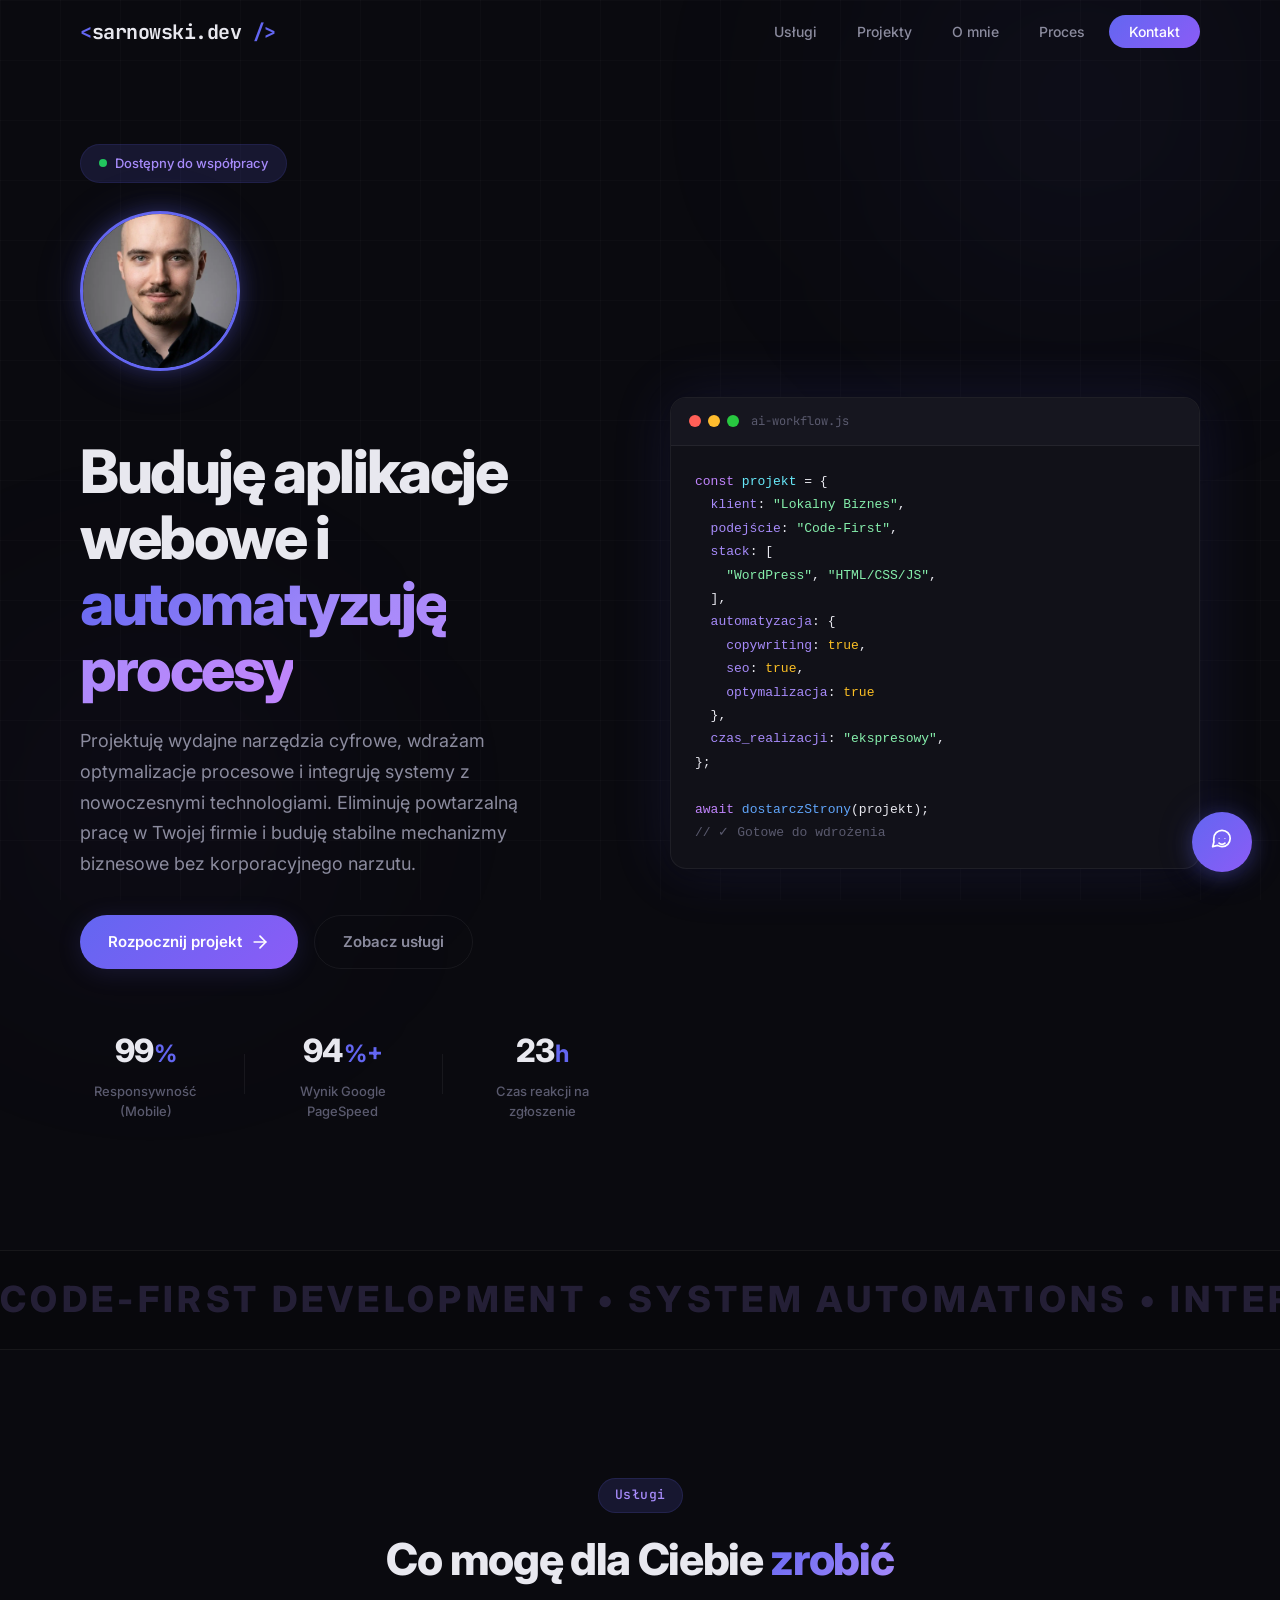
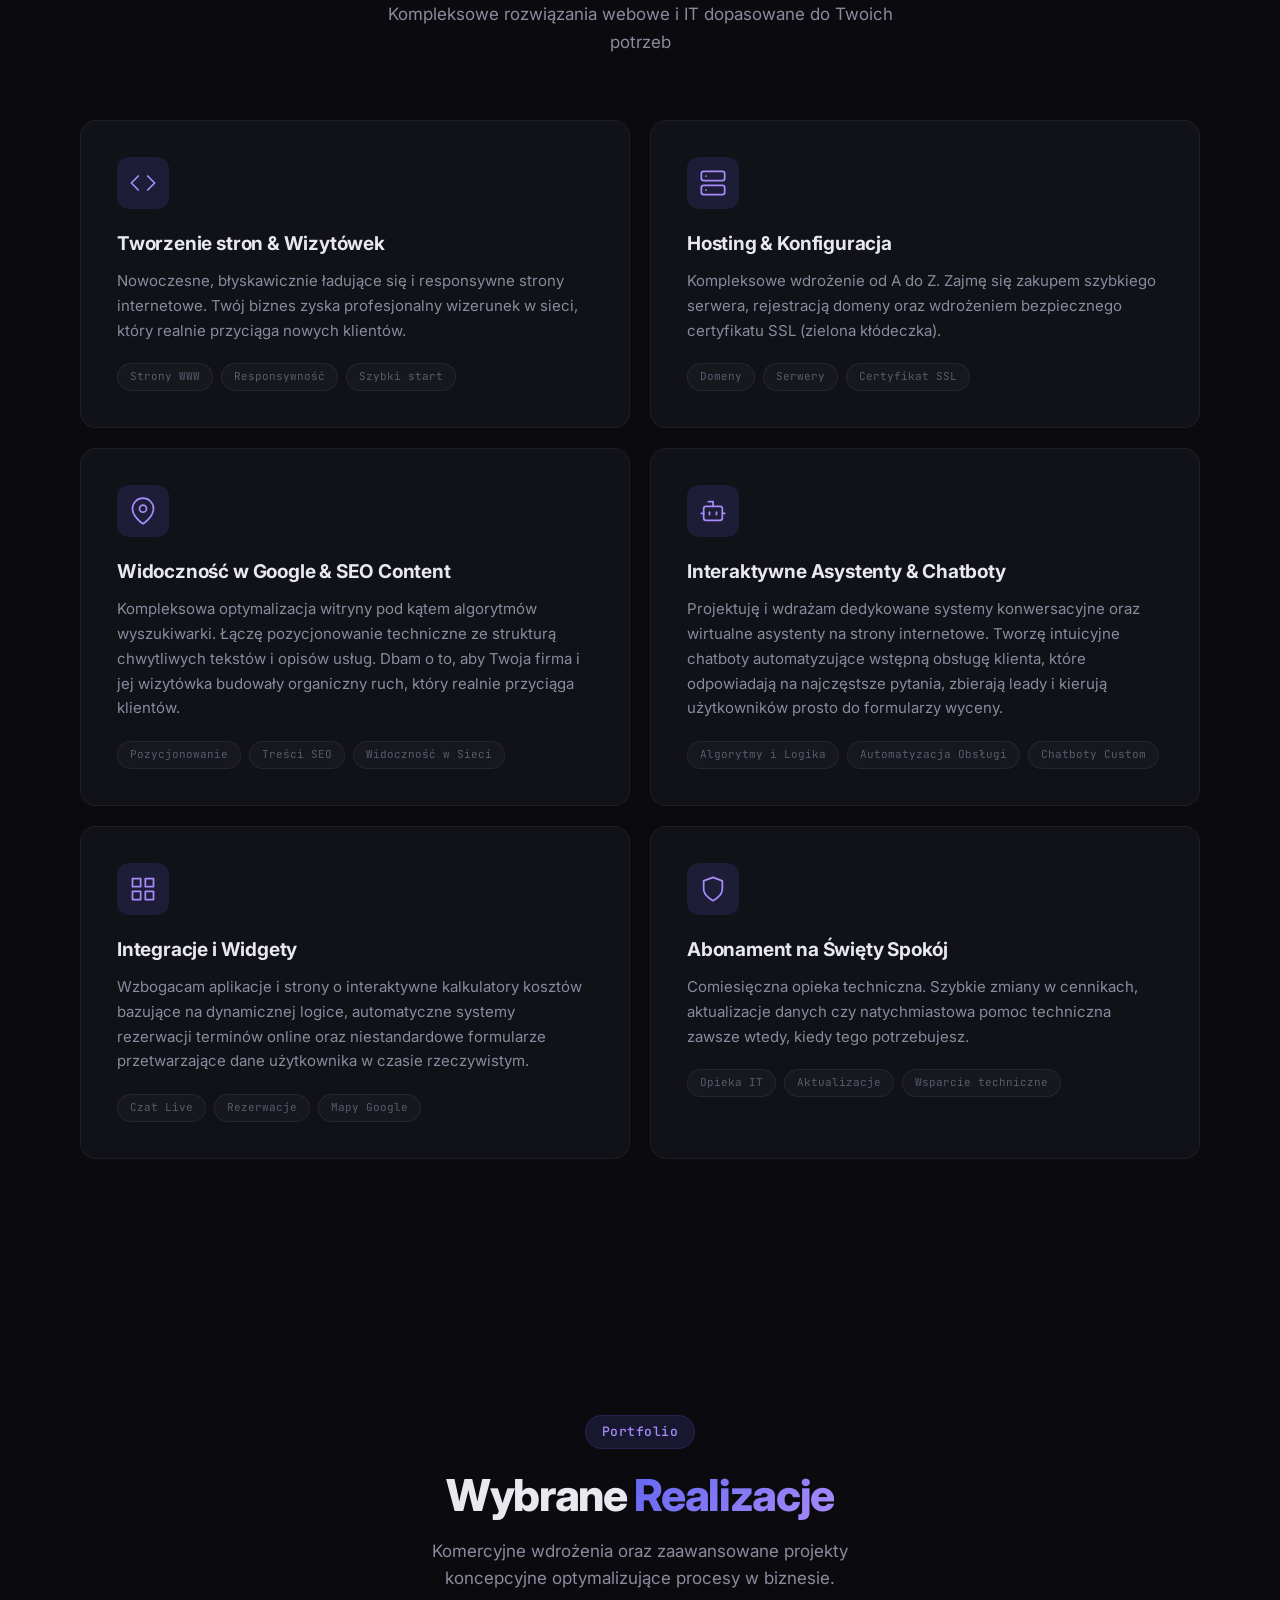
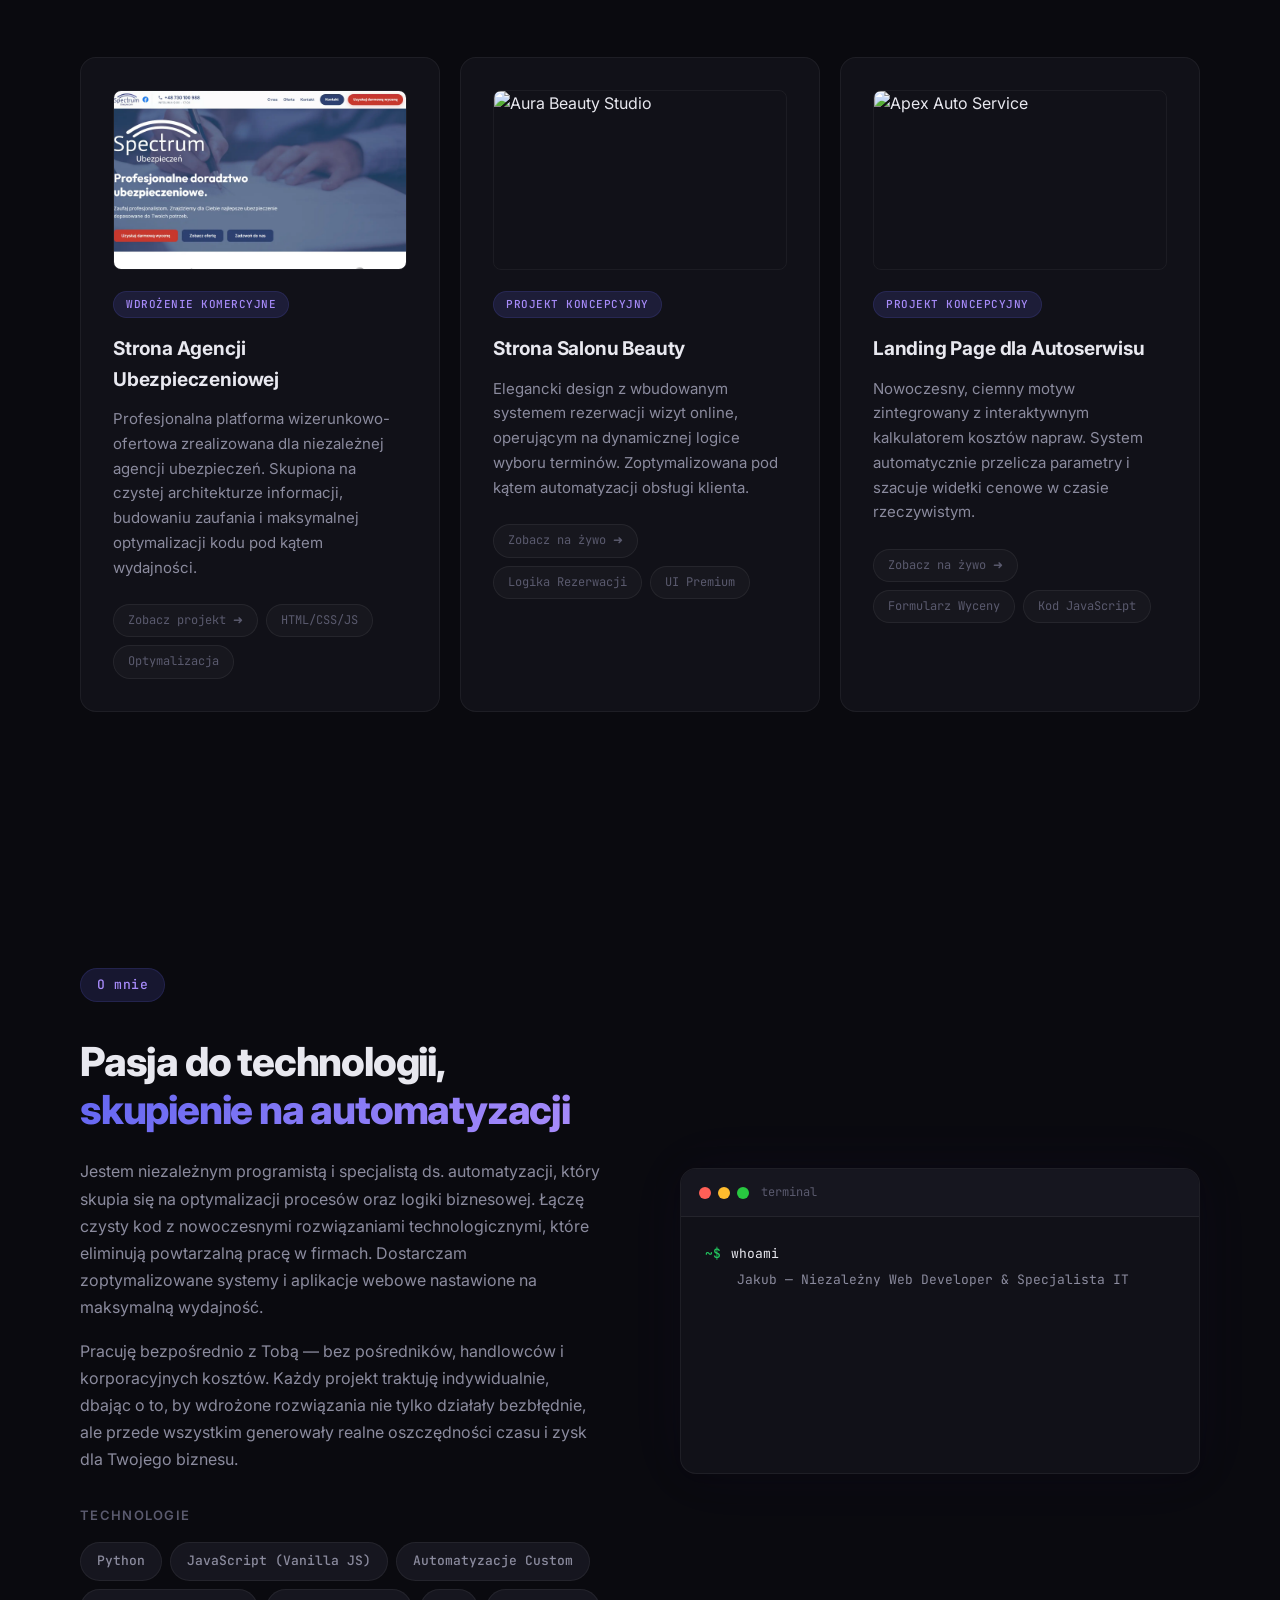
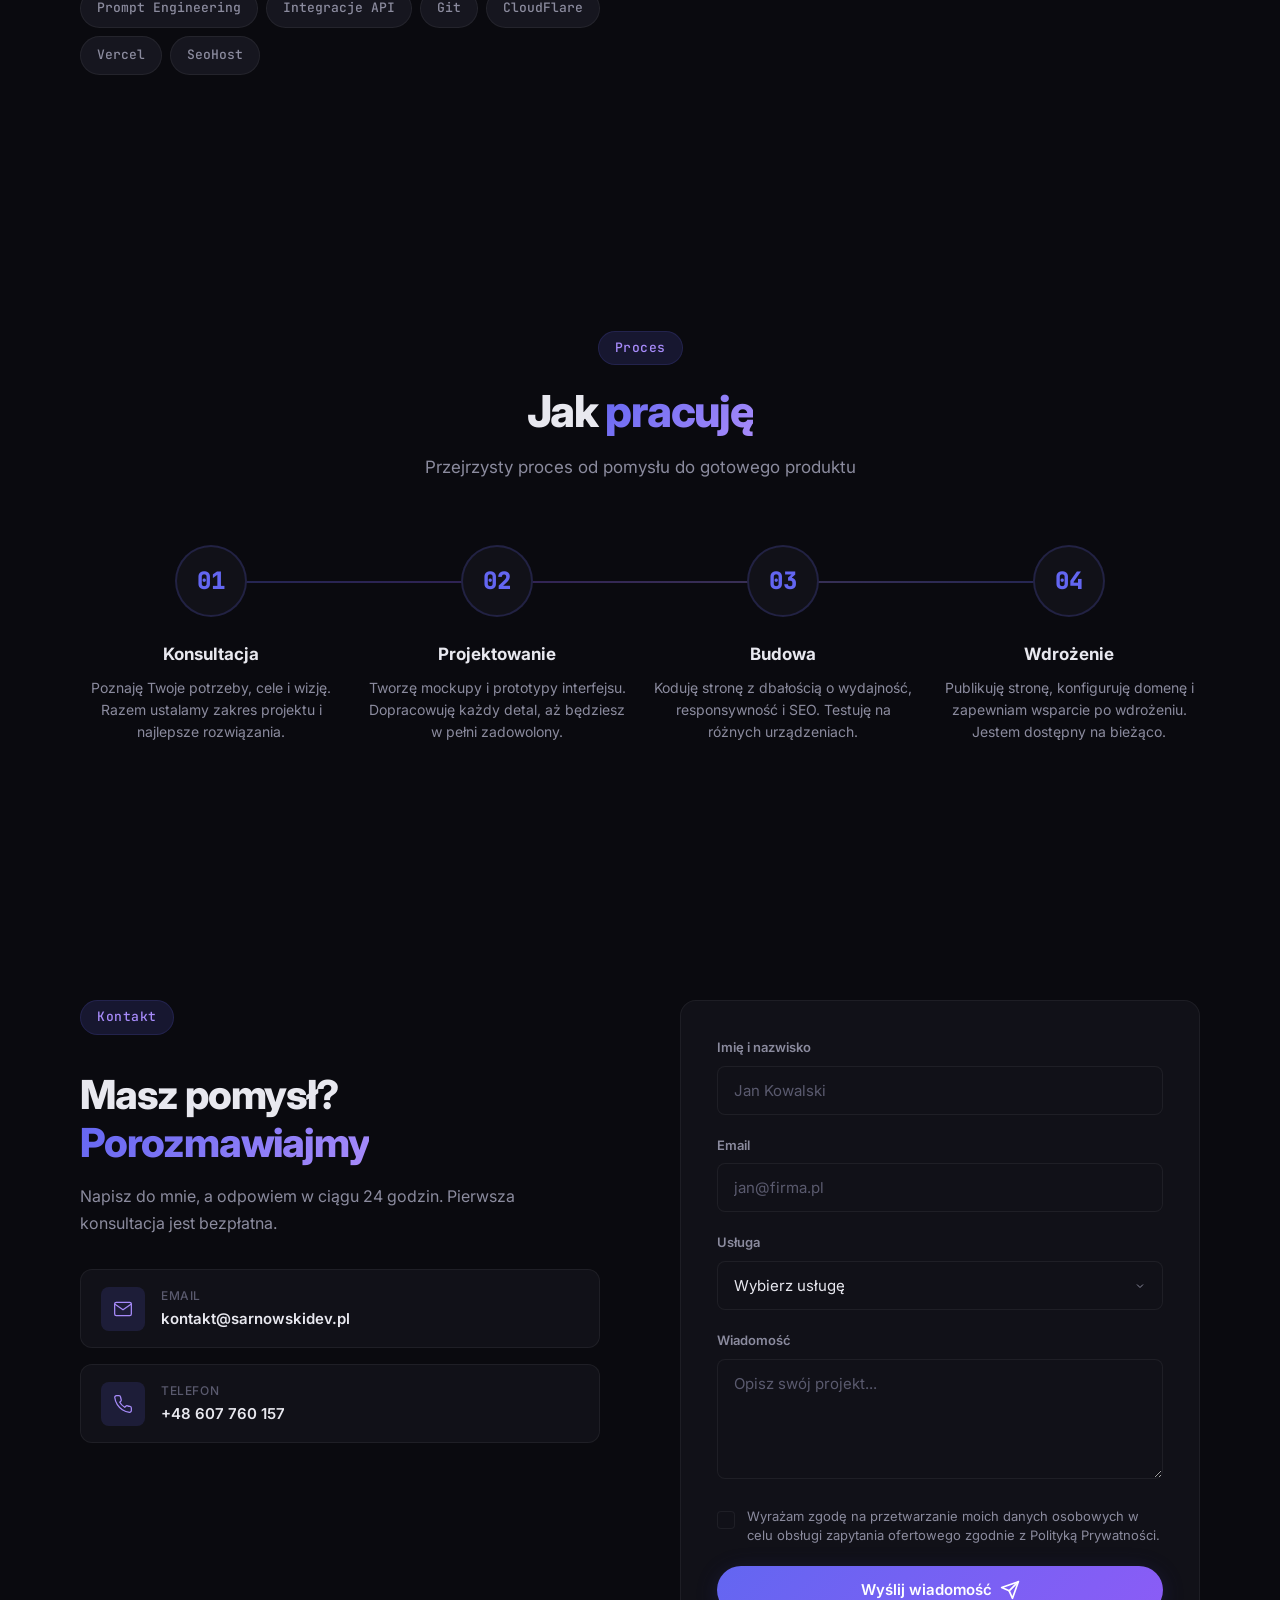
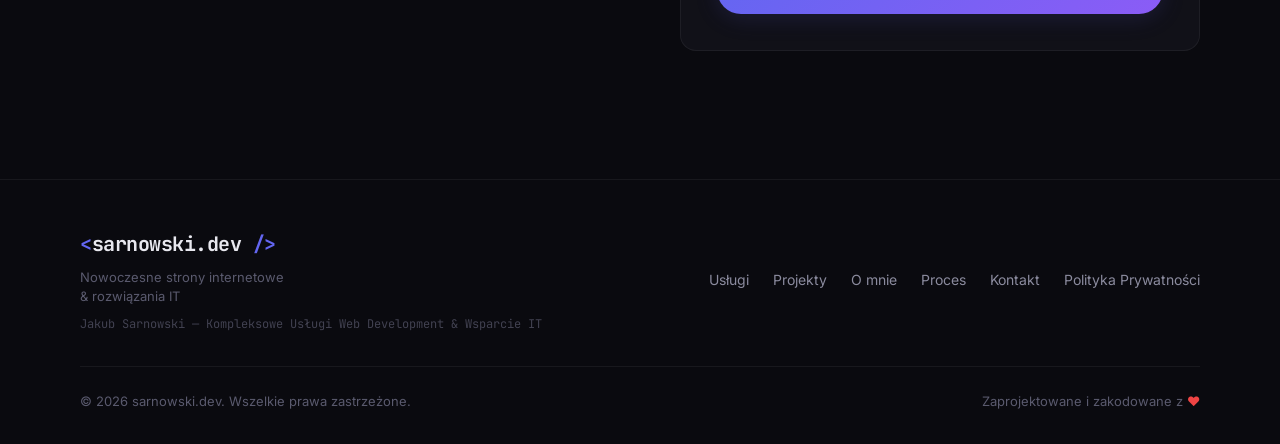
==== index.html @ 45d3d366 "favicon" ====
<!DOCTYPE html>
<html lang="pl">

<head>
    <meta charset="UTF-8">
    <meta name="viewport" content="width=device-width, initial-scale=1.0">
    <meta name="description"
        content="Profesjonalne tworzenie stron internetowych, obsługa IT i wsparcie techniczne. Nowoczesne rozwiązania webowe dla Twojego biznesu.">
    <meta name="keywords"
        content="strony internetowe, web developer, IT, pomoc informatyczna, portfolio, tworzenie stron">
    <meta name="author" content="Jakub">
    <title>sarnowski.dev | Web Developer & IT Solutions</title>
    <link rel="icon" type="image/svg+xml" href="brand-logo.svg">
    <link rel="preconnect" href="https://fonts.googleapis.com">
    <link rel="preconnect" href="https://fonts.gstatic.com" crossorigin>
    <link
        href="https://fonts.googleapis.com/css2?family=Inter:wght@300;400;500;600;700;800&family=JetBrains+Mono:wght@400;500&display=swap"
        rel="stylesheet">
    <link rel="stylesheet" href="style.css">
</head>

<body>
    <!-- Animated background -->
    <div class="bg-grid" aria-hidden="true"></div>
    <div class="bg-glow bg-glow--1" aria-hidden="true"></div>
    <div class="bg-glow bg-glow--2" aria-hidden="true"></div>

    <!-- Navigation -->
    <nav class="nav" id="navbar">
        <div class="nav__container">
            <a href="#hero" class="nav__logo">
                <span class="nav__logo-bracket">&lt;</span>sarnowski.dev<span class="nav__logo-bracket"> /&gt;</span>
            </a>
            <ul class="nav__links">
                <li><a href="#uslugi" class="nav__link">Usługi</a></li>
                <li><a href="#projekty" class="nav__link">Projekty</a></li>
                <li><a href="#o-mnie" class="nav__link">O mnie</a></li>
                <li><a href="#proces" class="nav__link">Proces</a></li>
                <li><a href="#kontakt" class="nav__link nav__link--cta">Kontakt</a></li>
            </ul>
            <button class="nav__burger" id="navBurger" aria-label="Menu">
                <span></span>
                <span></span>
                <span></span>
            </button>
        </div>
    </nav>

    <!-- Mobile menu -->
    <div class="mobile-menu" id="mobileMenu">
        <ul class="mobile-menu__links">
            <li><a href="#uslugi" class="mobile-menu__link">Usługi</a></li>
            <li><a href="#projekty" class="mobile-menu__link">Projekty</a></li>
            <li><a href="#o-mnie" class="mobile-menu__link">O mnie</a></li>
            <li><a href="#proces" class="mobile-menu__link">Proces</a></li>
            <li><a href="#kontakt" class="mobile-menu__link">Kontakt</a></li>
        </ul>
    </div>

    <main>
        <!-- Hero Section -->
        <section class="hero" id="hero">
            <div class="container">
                <div class="hero__content">
                    <div class="hero__badge" data-animate="fade-up">
                        <span class="hero__badge-dot"></span>
                        Dostępny do współpracy
                    </div>
                    <div class="hero__profile" data-animate="fade-up" data-delay="50">
                        <img src="photo_of_me.webp" alt="Jakub — Web Developer" class="hero__profile-img">
                        <span class="hero__profile-name" id="profileTyping"></span>
                    </div>
                    <h1 class="hero__title" data-animate="fade-up" data-delay="100">
                        Buduję aplikacje webowe i <span class="hero__title-gradient">automatyzuję procesy</span>
                    </h1>
                    <p class="hero__subtitle" data-animate="fade-up" data-delay="200">
                        Projektuję wydajne narzędzia cyfrowe, wdrażam optymalizacje procesowe i integruję systemy z
                        nowoczesnymi technologiami. Eliminuję powtarzalną pracę w Twojej firmie i buduję stabilne
                        mechanizmy biznesowe bez korporacyjnego narzutu.
                    </p>
                    <div class="hero__actions" data-animate="fade-up" data-delay="300">
                        <a href="#kontakt" class="btn btn--primary">
                            <span>Rozpocznij projekt</span>
                            <svg width="20" height="20" viewBox="0 0 24 24" fill="none" stroke="currentColor"
                                stroke-width="2" stroke-linecap="round" stroke-linejoin="round">
                                <line x1="5" y1="12" x2="19" y2="12"></line>
                                <polyline points="12 5 19 12 12 19"></polyline>
                            </svg>
                        </a>
                        <a href="#uslugi" class="btn btn--ghost">
                            Zobacz usługi
                        </a>
                    </div>
                    <div class="hero__stats" data-animate="fade-up" data-delay="400">
                        <div class="hero__stat">
                            <span class="hero__stat-number" data-count="100">0</span><span
                                class="hero__stat-plus">%</span>
                            <span class="hero__stat-label">Responsywność (Mobile)</span>
                        </div>
                        <div class="hero__stat-divider"></div>
                        <div class="hero__stat">
                            <span class="hero__stat-number" data-count="95">0</span><span
                                class="hero__stat-plus">%+</span>
                            <span class="hero__stat-label">Wynik Google PageSpeed</span>
                        </div>
                        <div class="hero__stat-divider"></div>
                        <div class="hero__stat">
                            <span class="hero__stat-number" data-count="24">0</span><span
                                class="hero__stat-plus">h</span>
                            <span class="hero__stat-label">Czas reakcji na zgłoszenie</span>
                        </div>
                    </div>
                </div>
                <div class="hero__visual" data-animate="fade-left" data-delay="200">
                    <div class="hero__code-window">
                        <div class="code-window__header">
                            <div class="code-window__dots">
                                <span class="code-window__dot code-window__dot--red"></span>
                                <span class="code-window__dot code-window__dot--yellow"></span>
                                <span class="code-window__dot code-window__dot--green"></span>
                            </div>
                            <span class="code-window__title">ai-workflow.js</span>
                        </div>
                        <div class="code-window__body">
                            <pre><code><span class="code--keyword">const</span> <span class="code--variable">projekt</span> = {
  <span class="code--property">klient</span>: <span class="code--string">"Lokalny Biznes"</span>,
  <span class="code--property">podejście</span>: <span class="code--string">"Code-First"</span>,
  <span class="code--property">stack</span>: [
    <span class="code--string">"WordPress"</span>, <span class="code--string">"HTML/CSS/JS"</span>,
  ],
  <span class="code--property">automatyzacja</span>: {
    <span class="code--property">copywriting</span>: <span class="code--boolean">true</span>,
    <span class="code--property">seo</span>: <span class="code--boolean">true</span>,
    <span class="code--property">optymalizacja</span>: <span class="code--boolean">true</span>
  },
  <span class="code--property">czas_realizacji</span>: <span class="code--string">"ekspresowy"</span>,
};

<span class="code--keyword">await</span> <span class="code--function">dostarczStrony</span>(projekt);
<span class="code--comment">// ✓ Gotowe do wdrożenia</span></code></pre>
                        </div>
                    </div>
                </div>
            </div>
        </section>

        <!-- Infinite Text Marquee -->
        <div class="marquee" aria-hidden="true">
            <div class="marquee__inner">
                <span>CODE-FIRST DEVELOPMENT • SYSTEM AUTOMATIONS • INTERACTIVE ASSISTANTS • API INTEGRATIONS • PROCESS
                    OPTIMIZATION • LINUX & PYTHON SCRIPTS • CODE-FIRST DEVELOPMENT •&nbsp;</span>
                <span>CODE-FIRST DEVELOPMENT • SYSTEM AUTOMATIONS • INTERACTIVE ASSISTANTS • API INTEGRATIONS • PROCESS
                    OPTIMIZATION • LINUX & PYTHON SCRIPTS • CODE-FIRST DEVELOPMENT •&nbsp;</span>
            </div>
        </div>

        <!-- Services Section -->
        <section class="services" id="uslugi">
            <div class="container">
                <div class="section-header" data-animate="fade-up">
                    <span class="section-header__tag">Usługi</span>
                    <h2 class="section-header__title">Co mogę dla Ciebie <span class="text-gradient">zrobić</span></h2>
                    <p class="section-header__desc">Kompleksowe rozwiązania webowe i IT dopasowane do Twoich potrzeb</p>
                </div>
                <div class="services__grid">
                    <!-- 1. Tworzenie stron & Wizytówek -->
                    <div class="service-card" data-animate="fade-up" data-delay="0">
                        <div class="service-card__icon">
                            <svg width="28" height="28" viewBox="0 0 24 24" fill="none" stroke="currentColor"
                                stroke-width="1.5" stroke-linecap="round" stroke-linejoin="round">
                                <polyline points="16 18 22 12 16 6"></polyline>
                                <polyline points="8 6 2 12 8 18"></polyline>
                            </svg>
                        </div>
                        <h3 class="service-card__title">Tworzenie stron & Wizytówek</h3>
                        <p class="service-card__desc">Nowoczesne, błyskawicznie ładujące się i responsywne strony
                            internetowe. Twój biznes zyska profesjonalny wizerunek w sieci, który realnie przyciąga
                            nowych klientów.</p>
                        <ul class="service-card__tags">
                            <li>Strony WWW</li>
                            <li>Responsywność</li>
                            <li>Szybki start</li>
                        </ul>
                    </div>
                    <!-- 2. Hosting & Konfiguracja -->
                    <div class="service-card" data-animate="fade-up" data-delay="100">
                        <div class="service-card__icon">
                            <svg width="28" height="28" viewBox="0 0 24 24" fill="none" stroke="currentColor"
                                stroke-width="1.5" stroke-linecap="round" stroke-linejoin="round">
                                <rect x="2" y="2" width="20" height="8" rx="2" ry="2"></rect>
                                <rect x="2" y="14" width="20" height="8" rx="2" ry="2"></rect>
                                <line x1="6" y1="6" x2="6.01" y2="6"></line>
                                <line x1="6" y1="18" x2="6.01" y2="18"></line>
                            </svg>
                        </div>
                        <h3 class="service-card__title">Hosting & Konfiguracja</h3>
                        <p class="service-card__desc">Kompleksowe wdrożenie od A do Z. Zajmę się zakupem szybkiego
                            serwera, rejestracją domeny oraz wdrożeniem bezpiecznego certyfikatu SSL (zielona
                            kłódeczka).</p>
                        <ul class="service-card__tags">
                            <li>Domeny</li>
                            <li>Serwery</li>
                            <li>Certyfikat SSL</li>
                        </ul>
                    </div>
                    <!-- 3. Widoczność w Google & SEO Content -->
                    <div class="service-card" data-animate="fade-up" data-delay="200">
                        <div class="service-card__icon">
                            <svg width="28" height="28" viewBox="0 0 24 24" fill="none" stroke="currentColor"
                                stroke-width="1.5" stroke-linecap="round" stroke-linejoin="round">
                                <path d="M21 10c0 7-9 13-9 13s-9-6-9-13a9 9 0 0 1 18 0z"></path>
                                <circle cx="12" cy="10" r="3"></circle>
                            </svg>
                        </div>
                        <h3 class="service-card__title">Widoczność w Google & SEO Content</h3>
                        <p class="service-card__desc">Kompleksowa optymalizacja witryny pod kątem algorytmów
                            wyszukiwarki. Łączę pozycjonowanie techniczne ze strukturą chwytliwych tekstów i opisów
                            usług. Dbam o to, aby Twoja firma i jej wizytówka budowały organiczny ruch, który realnie
                            przyciąga klientów.</p>
                        <ul class="service-card__tags">
                            <li>Pozycjonowanie</li>
                            <li>Treści SEO</li>
                            <li>Widoczność w Sieci</li>
                        </ul>
                    </div>
                    <!-- 4. Interaktywne Asystenty & Chatboty -->
                    <div class="service-card" data-animate="fade-up" data-delay="300">
                        <div class="service-card__icon">
                            <svg width="28" height="28" viewBox="0 0 24 24" fill="none" stroke="currentColor"
                                stroke-width="1.5" stroke-linecap="round" stroke-linejoin="round">
                                <path d="M12 8V4H8"></path>
                                <rect width="16" height="12" x="4" y="8" rx="2"></rect>
                                <path d="M2 14h2"></path>
                                <path d="M20 14h2"></path>
                                <path d="M15 13v2"></path>
                                <path d="M9 13v2"></path>
                            </svg>
                        </div>
                        <h3 class="service-card__title">Interaktywne Asystenty & Chatboty</h3>
                        <p class="service-card__desc">Projektuję i wdrażam dedykowane systemy konwersacyjne oraz
                            wirtualne asystenty na strony internetowe. Tworzę intuicyjne chatboty automatyzujące wstępną
                            obsługę klienta, które odpowiadają na najczęstsze pytania, zbierają leady i kierują
                            użytkowników prosto do formularzy wyceny.</p>
                        <ul class="service-card__tags">
                            <li>Algorytmy i Logika</li>
                            <li>Automatyzacja Obsługi</li>
                            <li>Chatboty Custom</li>
                        </ul>
                    </div>
                    <!-- 5. Integracje i Widgety -->
                    <div class="service-card" data-animate="fade-up" data-delay="400">
                        <div class="service-card__icon">
                            <svg width="28" height="28" viewBox="0 0 24 24" fill="none" stroke="currentColor"
                                stroke-width="1.5" stroke-linecap="round" stroke-linejoin="round">
                                <rect x="3" y="3" width="7" height="7"></rect>
                                <rect x="14" y="3" width="7" height="7"></rect>
                                <rect x="14" y="14" width="7" height="7"></rect>
                                <rect x="3" y="14" width="7" height="7"></rect>
                            </svg>
                        </div>
                        <h3 class="service-card__title">Integracje i Widgety</h3>
                        <p class="service-card__desc">Wzbogacam aplikacje i strony o interaktywne kalkulatory kosztów
                            bazujące na dynamicznej logice, automatyczne systemy rezerwacji terminów online oraz
                            niestandardowe formularze przetwarzające dane użytkownika w czasie rzeczywistym.</p>
                        <ul class="service-card__tags">
                            <li>Czat Live</li>
                            <li>Rezerwacje</li>
                            <li>Mapy Google</li>
                        </ul>
                    </div>
                    <!-- 6. Abonament na Święty Spokój -->
                    <div class="service-card" data-animate="fade-up" data-delay="500">
                        <div class="service-card__icon">
                            <svg width="28" height="28" viewBox="0 0 24 24" fill="none" stroke="currentColor"
                                stroke-width="1.5" stroke-linecap="round" stroke-linejoin="round">
                                <path d="M12 22s8-4 8-10V5l-8-3-8 3v7c0 6 8 10 8 10z"></path>
                            </svg>
                        </div>
                        <h3 class="service-card__title">Abonament na Święty Spokój</h3>
                        <p class="service-card__desc">Comiesięczna opieka techniczna. Szybkie zmiany w cennikach,
                            aktualizacje danych czy natychmiastowa pomoc techniczna zawsze wtedy, kiedy tego
                            potrzebujesz.</p>
                        <ul class="service-card__tags">
                            <li>Opieka IT</li>
                            <li>Aktualizacje</li>
                            <li>Wsparcie techniczne</li>
                        </ul>
                    </div>
                </div>
            </div>
        </section>

        <!-- Projects Section -->
        <section class="projects" id="projekty">
            <div class="container">
                <div class="section-header" data-animate="fade-up">
                    <span class="section-header__tag">Portfolio</span>
                    <h2 class="section-header__title">Wybrane <span class="text-gradient">Realizacje</span></h2>
                    <p class="section-header__desc">Komercyjne wdrożenia oraz zaawansowane projekty koncepcyjne
                        optymalizujące procesy w biznesie.</p>
                </div>
                <div class="projects__grid">
                    <!-- Project 1 - Agencja Ubezpieczeniowa (Spectrum) -->
                    <a href="https://www.spectrumubezpieczen.pl" target="_blank" rel="noopener noreferrer"
                        class="project-card" data-animate="fade-up" data-delay="0"
                        style="text-decoration: none; color: inherit; display: block;">
                        <img src="strona-spectrum-sc.webp" alt="Spectrum Ubezpieczenia — strona agencji"
                            class="project-card__img">
                        <div class="project-card__badge">Wdrożenie Komercyjne</div>
                        <h3 class="project-card__title">Strona Agencji Ubezpieczeniowej</h3>
                        <p class="project-card__desc">Profesjonalna platforma wizerunkowo-ofertowa zrealizowana dla
                            niezależnej agencji ubezpieczeń. Skupiona na czystej architekturze informacji, budowaniu
                            zaufania i maksymalnej optymalizacji kodu pod kątem wydajności.</p>
                        <ul class="project-card__tags">
                            <li>Zobacz projekt ➜</li>
                            <li>HTML/CSS/JS</li>
                            <li>Optymalizacja</li>
                        </ul>
                    </a>
                    <!-- Project 2 - Aura Beauty -->
                    <a href="aura-beauty.html" class="project-card" data-animate="fade-up" data-delay="100"
                        style="text-decoration: none; color: inherit; display: block;">
                        <img src="https://images.unsplash.com/photo-1570172619644-dfd03ed5d881?q=80&w=600&auto=format&fit=crop"
                            alt="Aura Beauty Studio" class="project-card__img">
                        <div class="project-card__badge">Projekt Koncepcyjny</div>
                        <h3 class="project-card__title">Strona Salonu Beauty</h3>
                        <p class="project-card__desc">Elegancki design z wbudowanym systemem rezerwacji wizyt online,
                            operującym na dynamicznej logice wyboru terminów. Zoptymalizowana pod kątem automatyzacji
                            obsługi klienta.</p>
                        <ul class="project-card__tags">
                            <li>Zobacz na żywo ➜</li>
                            <li>Logika Rezerwacji</li>
                            <li>UI Premium</li>
                        </ul>
                    </a>
                    <!-- Project 3 - Apex Auto -->
                    <a href="apex-auto.html" class="project-card" data-animate="fade-up" data-delay="200"
                        style="text-decoration: none; color: inherit; display: block;">
                        <img src="https://images.unsplash.com/photo-1619642751034-765dfdf7c58e?q=80&w=600&auto=format&fit=crop"
                            alt="Apex Auto Service" class="project-card__img">
                        <div class="project-card__badge">Projekt Koncepcyjny</div>
                        <h3 class="project-card__title">Landing Page dla Autoserwisu</h3>
                        <p class="project-card__desc">Nowoczesny, ciemny motyw zintegrowany z interaktywnym kalkulatorem
                            kosztów napraw. System automatycznie przelicza parametry i szacuje widełki cenowe w czasie
                            rzeczywistym.</p>
                        <ul class="project-card__tags">
                            <li>Zobacz na żywo ➜</li>
                            <li>Formularz Wyceny</li>
                            <li>Kod JavaScript</li>
                        </ul>
                    </a>
                </div>
            </div>
        </section>

        <!-- About Section -->
        <section class="about" id="o-mnie">
            <div class="container">
                <div class="about__layout">
                    <div class="about__content" data-animate="fade-up">
                        <span class="section-header__tag">O mnie</span>

                        <h2 class="about__title">Pasja do technologii,<br><span class="text-gradient">skupienie na
                                automatyzacji</span></h2>
                        <p class="about__text">
                            Jestem niezależnym programistą i specjalistą ds. automatyzacji, który skupia się na
                            optymalizacji procesów oraz logiki biznesowej. Łączę czysty kod z nowoczesnymi rozwiązaniami
                            technologicznymi, które eliminują powtarzalną pracę w firmach. Dostarczam zoptymalizowane
                            systemy i aplikacje webowe nastawione na maksymalną wydajność.
                        </p>
                        <p class="about__text">
                            Pracuję bezpośrednio z Tobą — bez pośredników, handlowców i korporacyjnych kosztów. Każdy
                            projekt traktuję indywidualnie, dbając o to, by wdrożone rozwiązania nie tylko działały
                            bezbłędnie, ale przede wszystkim generowały realne oszczędności czasu i zysk dla Twojego
                            biznesu.
                        </p>
                        <div class="about__tech">
                            <h3 class="about__tech-title">Technologie</h3>
                            <div class="about__tech-grid">
                                <div class="tech-pill">Python</div>
                                <div class="tech-pill">JavaScript (Vanilla JS)</div>
                                <div class="tech-pill">Automatyzacje Custom</div>
                                <div class="tech-pill">Prompt Engineering</div>
                                <div class="tech-pill">Integracje API</div>
                                <div class="tech-pill">Git</div>
                                <div class="tech-pill">CloudFlare</div>
                                <div class="tech-pill">Vercel</div>
                                <div class="tech-pill">SeoHost</div>
                            </div>
                        </div>
                    </div>
                    <div class="about__visual" data-animate="fade-left" data-delay="200">
                        <div class="about__terminal">
                            <div class="code-window__header">
                                <div class="code-window__dots">
                                    <span class="code-window__dot code-window__dot--red"></span>
                                    <span class="code-window__dot code-window__dot--yellow"></span>
                                    <span class="code-window__dot code-window__dot--green"></span>
                                </div>
                                <span class="code-window__title">terminal</span>
                            </div>
                            <div class="terminal__body">
                                <div class="terminal__line" data-line="1">
                                    <span class="terminal__prompt">~$</span>
                                    <span class="terminal__text terminal__typing" data-text="whoami"></span>
                                </div>
                                <div class="terminal__line terminal__output" data-line="2">
                                    <span class="terminal__result">Jakub — Niezależny Web Developer & Specjalista
                                        IT</span>
                                </div>
                                <div class="terminal__line" data-line="3">
                                    <span class="terminal__prompt">~$</span>
                                    <span class="terminal__text terminal__typing" data-text="cat skills.txt"></span>
                                </div>
                                <div class="terminal__line terminal__output" data-line="4">
                                    <span class="terminal__result">→ Python Automation Scripts</span>
                                </div>
                                <div class="terminal__line terminal__output" data-line="5">
                                    <span class="terminal__result">→ API & System Integrations</span>
                                </div>
                                <div class="terminal__line terminal__output" data-line="6">
                                    <span class="terminal__result">→ Custom Business Tools & Logic</span>
                                </div>
                                <div class="terminal__line" data-line="7">
                                    <span class="terminal__prompt">~$</span>
                                    <span class="terminal__text terminal__typing"
                                        data-text="echo 'Gotowy do współpracy!'"></span>
                                </div>
                                <div class="terminal__line terminal__output" data-line="8">
                                    <span class="terminal__result terminal__result--highlight">Gotowy do współpracy!
                                        🚀</span>
                                </div>
                            </div>
                        </div>
                    </div>
                </div>
            </div>
        </section>

        <!-- Process Section -->
        <section class="process" id="proces">
            <div class="container">
                <div class="section-header" data-animate="fade-up">
                    <span class="section-header__tag">Proces</span>
                    <h2 class="section-header__title">Jak <span class="text-gradient">pracuję</span></h2>
                    <p class="section-header__desc">Przejrzysty proces od pomysłu do gotowego produktu</p>
                </div>
                <div class="process__timeline">
                    <div class="process__step" data-animate="fade-up" data-delay="0">
                        <div class="process__step-number">01</div>
                        <div class="process__step-content">
                            <h3 class="process__step-title">Konsultacja</h3>
                            <p class="process__step-desc">Poznaję Twoje potrzeby, cele i wizję. Razem ustalamy zakres
                                projektu i najlepsze rozwiązania.</p>
                        </div>
                    </div>
                    <div class="process__step" data-animate="fade-up" data-delay="100">
                        <div class="process__step-number">02</div>
                        <div class="process__step-content">
                            <h3 class="process__step-title">Projektowanie</h3>
                            <p class="process__step-desc">Tworzę mockupy i prototypy interfejsu. Dopracowuję każdy
                                detal, aż będziesz w pełni zadowolony.</p>
                        </div>
                    </div>
                    <div class="process__step" data-animate="fade-up" data-delay="200">
                        <div class="process__step-number">03</div>
                        <div class="process__step-content">
                            <h3 class="process__step-title">Budowa</h3>
                            <p class="process__step-desc">Koduję stronę z dbałością o wydajność, responsywność i SEO.
                                Testuję na różnych urządzeniach.</p>
                        </div>
                    </div>
                    <div class="process__step" data-animate="fade-up" data-delay="300">
                        <div class="process__step-number">04</div>
                        <div class="process__step-content">
                            <h3 class="process__step-title">Wdrożenie</h3>
                            <p class="process__step-desc">Publikuję stronę, konfiguruję domenę i zapewniam wsparcie po
                                wdrożeniu. Jestem dostępny na bieżąco.</p>
                        </div>
                    </div>
                </div>
            </div>
        </section>

        <!-- Contact Section -->
        <section class="contact" id="kontakt">
            <div class="container">
                <div class="contact__layout">
                    <div class="contact__info" data-animate="fade-up">
                        <span class="section-header__tag">Kontakt</span>
                        <h2 class="contact__title">Masz pomysł?<br><span class="text-gradient">Porozmawiajmy</span></h2>
                        <p class="contact__desc">Napisz do mnie, a odpowiem w ciągu 24 godzin. Pierwsza konsultacja jest
                            bezpłatna.</p>
                        <div class="contact__methods">
                            <a href="mailto:kontakt@sarnowskidev.pl" class="contact__method" id="contact-email">
                                <div class="contact__method-icon">
                                    <svg width="20" height="20" viewBox="0 0 24 24" fill="none" stroke="currentColor"
                                        stroke-width="1.5" stroke-linecap="round" stroke-linejoin="round">
                                        <path
                                            d="M4 4h16c1.1 0 2 .9 2 2v12c0 1.1-.9 2-2 2H4c-1.1 0-2-.9-2-2V6c0-1.1.9-2 2-2z">
                                        </path>
                                        <polyline points="22,6 12,13 2,6"></polyline>
                                    </svg>
                                </div>
                                <div>
                                    <span class="contact__method-label">Email</span>
                                    <span class="contact__method-value">kontakt@sarnowskidev.pl</span>
                                </div>
                            </a>
                            <a href="tel:+48607760157" class="contact__method" id="contact-phone">
                                <div class="contact__method-icon">
                                    <svg width="20" height="20" viewBox="0 0 24 24" fill="none" stroke="currentColor"
                                        stroke-width="1.5" stroke-linecap="round" stroke-linejoin="round">
                                        <path
                                            d="M22 16.92v3a2 2 0 0 1-2.18 2 19.79 19.79 0 0 1-8.63-3.07 19.5 19.5 0 0 1-6-6 19.79 19.79 0 0 1-3.07-8.67A2 2 0 0 1 4.11 2h3a2 2 0 0 1 2 1.72 12.84 12.84 0 0 0 .7 2.81 2 2 0 0 1-.45 2.11L8.09 9.91a16 16 0 0 0 6 6l1.27-1.27a2 2 0 0 1 2.11-.45 12.84 12.84 0 0 0 2.81.7A2 2 0 0 1 22 16.92z">
                                        </path>
                                    </svg>
                                </div>
                                <div>
                                    <span class="contact__method-label">Telefon</span>
                                    <span class="contact__method-value">+48 607 760 157</span>
                                </div>
                            </a>
                        </div>
                    </div>
                    <form class="contact__form" id="contactForm" data-animate="fade-left" data-delay="200">
                        <div class="form__group">
                            <label for="name" class="form__label">Imię i nazwisko</label>
                            <input type="text" id="name" name="name" class="form__input" placeholder="Jan Kowalski"
                                required>
                        </div>
                        <div class="form__group">
                            <label for="email" class="form__label">Email</label>
                            <input type="email" id="email" name="email" class="form__input" placeholder="jan@firma.pl"
                                required>
                        </div>
                        <div class="form__group">
                            <label for="service" class="form__label">Usługa</label>
                            <select id="service" name="service" class="form__input form__select">
                                <option value="" disabled selected>Wybierz usługę</option>
                                <option value="strona">Tworzenie stron & Wizytówek</option>
                                <option value="hosting">Hosting & Konfiguracja</option>
                                <option value="google-maps">Wizytówka Google Maps (SEO)</option>
                                <option value="copywriting">Teksty i Copywriting</option>
                                <option value="integracje">Integracje i Widgety</option>
                                <option value="abonament">Abonament na Święty Spokój</option>
                                <option value="inne">Inne</option>
                            </select>
                        </div>
                        <div class="form__group">
                            <label for="message" class="form__label">Wiadomość</label>
                            <textarea id="message" name="message" class="form__input form__textarea"
                                placeholder="Opisz swój projekt..." rows="4" required></textarea>
                        </div>
                        <div class="form__group form__checkbox-group">
                            <input type="checkbox" id="rodo" name="rodo" required>
                            <label for="rodo">Wyrażam zgodę na przetwarzanie moich danych osobowych w celu obsługi
                                zapytania ofertowego zgodnie z Polityką Prywatności.</label>
                        </div>
                        <button type="submit" class="btn btn--primary btn--full" id="submitBtn">
                            <span>Wyślij wiadomość</span>
                            <svg width="20" height="20" viewBox="0 0 24 24" fill="none" stroke="currentColor"
                                stroke-width="2" stroke-linecap="round" stroke-linejoin="round">
                                <line x1="22" y1="2" x2="11" y2="13"></line>
                                <polygon points="22 2 15 22 11 13 2 9 22 2"></polygon>
                            </svg>
                        </button>
                    </form>
                </div>
            </div>
        </section>
    </main>

    <!-- Footer -->
    <footer class="footer">
        <div class="container">
            <div class="footer__content">
                <div class="footer__brand">
                    <a href="#hero" class="nav__logo">
                        <span class="nav__logo-bracket">&lt;</span>sarnowski.dev<span class="nav__logo-bracket">
                            /&gt;</span>
                    </a>
                    <p class="footer__tagline">Nowoczesne strony internetowe<br>& rozwiązania IT</p>
                    <p class="footer__company">Jakub Sarnowski — Kompleksowe Usługi Web Development & Wsparcie IT</p>
                </div>
                <div class="footer__links">
                    <a href="#uslugi">Usługi</a>
                    <a href="#projekty">Projekty</a>
                    <a href="#o-mnie">O mnie</a>
                    <a href="#proces">Proces</a>
                    <a href="#kontakt">Kontakt</a>
                    <a href="#polityka">Polityka Prywatności</a>
                </div>
            </div>
            <div class="footer__bottom">
                <p>&copy; 2026 sarnowski.dev. Wszelkie prawa zastrzeżone.</p>
                <p class="footer__made">Zaprojektowane i zakodowane z <span class="footer__heart">♥</span></p>
            </div>
        </div>
    </footer>

    <!-- Project Preview Modal -->
    <div class="project-modal" id="projectModal">
        <div class="project-modal__backdrop" id="projectModalBackdrop"></div>
        <div class="project-modal__container">
            <div class="project-modal__toolbar">
                <div class="project-modal__views">
                    <button class="project-modal__view-btn active" id="viewDesktop" aria-label="Widok komputer">
                        <svg width="20" height="20" viewBox="0 0 24 24" fill="none" stroke="currentColor"
                            stroke-width="1.5" stroke-linecap="round" stroke-linejoin="round">
                            <rect x="2" y="3" width="20" height="14" rx="2" ry="2"></rect>
                            <line x1="8" y1="21" x2="16" y2="21"></line>
                            <line x1="12" y1="17" x2="12" y2="21"></line>
                        </svg>
                        <span>Komputer</span>
                    </button>
                    <button class="project-modal__view-btn" id="viewMobile" aria-label="Widok telefon">
                        <svg width="20" height="20" viewBox="0 0 24 24" fill="none" stroke="currentColor"
                            stroke-width="1.5" stroke-linecap="round" stroke-linejoin="round">
                            <rect x="5" y="2" width="14" height="20" rx="2" ry="2"></rect>
                            <line x1="12" y1="18" x2="12.01" y2="18"></line>
                        </svg>
                        <span>Telefon</span>
                    </button>
                </div>
                <button class="project-modal__close" id="projectModalClose">
                    <svg width="18" height="18" viewBox="0 0 24 24" fill="none" stroke="currentColor" stroke-width="2"
                        stroke-linecap="round" stroke-linejoin="round">
                        <line x1="18" y1="6" x2="6" y2="18"></line>
                        <line x1="6" y1="6" x2="18" y2="18"></line>
                    </svg>
                    <span>Zamknij podgląd</span>
                </button>
            </div>
            <div class="project-modal__frame-wrapper" id="projectFrameWrapper">
                <div class="project-modal__phone-container" id="projectPhoneContainer">
                    <div class="project-modal__phone-notch"></div>
                    <iframe class="project-modal__iframe" id="projectIframe" src="" title="Podgląd projektu"></iframe>
                </div>
            </div>
        </div>
    </div>

    <!-- AI Chatbot -->
    <div class="chatbot" id="chatbot">
        <button class="chatbot__bubble" id="chatbotBubble" aria-label="Otwórz czat z asystentem">
            <svg width="28" height="28" viewBox="0 0 24 24" fill="none" stroke="currentColor" stroke-width="1.5"
                stroke-linecap="round" stroke-linejoin="round">
                <path
                    d="M12 2a7 7 0 0 1 7 7c0 3.87-3.13 7-7 7a6.97 6.97 0 0 1-3.77-1.1L4 16l1.1-4.23A6.97 6.97 0 0 1 5 9a7 7 0 0 1 7-7z">
                </path>
                <circle cx="9.5" cy="9" r="0.5" fill="currentColor" stroke="none"></circle>
                <circle cx="14.5" cy="9" r="0.5" fill="currentColor" stroke="none"></circle>
                <path d="M9.5 13a3.5 3.5 0 0 0 5 0"></path>
            </svg>
        </button>
        <div class="chatbot__nudge" id="chatbotNudge">
            Pogadaj z asystentem! 💬
            <button class="chatbot__nudge-close" id="chatbotNudgeClose" aria-label="Zamknij">×</button>
        </div>
        <div class="chatbot__window" id="chatbotWindow">
            <div class="chatbot__header">
                <div class="chatbot__header-info">
                    <div class="chatbot__header-avatar">
                        <div class="chatbot__header-icon">
                            <svg width="20" height="20" viewBox="0 0 24 24" fill="none" stroke="currentColor" stroke-width="1.5" stroke-linecap="round" stroke-linejoin="round">
                                <path d="M12 8V4H8"></path>
                                <rect width="16" height="12" x="4" y="8" rx="2"></rect>
                                <path d="M2 14h2"></path>
                                <path d="M20 14h2"></path>
                                <path d="M15 13v2"></path>
                                <path d="M9 13v2"></path>
                            </svg>
                        </div>
                        <span class="chatbot__header-status"></span>
                    </div>
                    <div>
                        <span class="chatbot__header-name">Asystent Jakuba</span>
                        <span class="chatbot__header-subtitle">Zwykle odpowiada natychmiast</span>
                    </div>
                </div>
                <button class="chatbot__close" id="chatbotClose" aria-label="Zamknij czat">
                    <svg width="18" height="18" viewBox="0 0 24 24" fill="none" stroke="currentColor" stroke-width="2"
                        stroke-linecap="round" stroke-linejoin="round">
                        <line x1="18" y1="6" x2="6" y2="18"></line>
                        <line x1="6" y1="6" x2="18" y2="18"></line>
                    </svg>
                </button>
            </div>
            <div class="chatbot__messages" id="chatbotMessages"></div>
        </div>
    </div>

    <script src="script.js"></script>
</body>

</html>
---- style.css ----
/* ============================================
   DESIGN TOKENS
   ============================================ */
:root {
    /* Colors - Dark Tech Palette */
    --bg-primary: #0a0a0f;
    --bg-secondary: #111118;
    --bg-tertiary: #16161f;
    --bg-card: rgba(22, 22, 31, 0.6);
    --bg-card-hover: rgba(30, 30, 42, 0.8);

    --text-primary: #e8e8ef;
    --text-secondary: #8b8b9e;
    --text-tertiary: #5a5a6e;

    --accent-start: #6366f1;
    --accent-mid: #8b5cf6;
    --accent-end: #a78bfa;
    --accent-glow: rgba(99, 102, 241, 0.15);
    --accent-glow-strong: rgba(99, 102, 241, 0.3);

    --border-color: rgba(255, 255, 255, 0.06);
    --border-hover: rgba(255, 255, 255, 0.12);

    /* Typography */
    --font-primary: 'Inter', -apple-system, BlinkMacSystemFont, sans-serif;
    --font-mono: 'JetBrains Mono', 'Fira Code', monospace;

    /* Spacing */
    --section-py: clamp(80px, 10vw, 140px);
    --container-px: clamp(20px, 4vw, 40px);

    /* Transitions */
    --ease-out: cubic-bezier(0.16, 1, 0.3, 1);
    --ease-spring: cubic-bezier(0.34, 1.56, 0.64, 1);

    /* Border Radius */
    --radius-sm: 8px;
    --radius-md: 12px;
    --radius-lg: 16px;
    --radius-xl: 20px;
    --radius-full: 9999px;
}

/* ============================================
   RESET & BASE
   ============================================ */
*,
*::before,
*::after {
    margin: 0;
    padding: 0;
    box-sizing: border-box;
}

html {
    scroll-behavior: smooth;
    scroll-padding-top: 80px;
    overflow-x: hidden;
}

body {
    font-family: var(--font-primary);
    background-color: var(--bg-primary);
    color: var(--text-primary);
    line-height: 1.6;
    overflow-x: hidden;
    width: 100%;
    -webkit-font-smoothing: antialiased;
    -moz-osx-font-smoothing: grayscale;
    user-select: none;
    -webkit-user-select: none;
    cursor: default;
}

a {
    text-decoration: none;
    color: inherit;
}

ul {
    list-style: none;
}

img {
    max-width: 100%;
    display: block;
}

button {
    border: none;
    background: none;
    cursor: pointer;
    font-family: inherit;
    color: inherit;
}

input,
textarea {
    font-family: inherit;
    user-select: text;
    -webkit-user-select: text;
    cursor: text;
}

select {
    font-family: inherit;
}

::selection {
    background: var(--accent-start);
    color: white;
}

/* ============================================
   ANIMATED BACKGROUND
   ============================================ */
.bg-grid {
    position: fixed;
    inset: 0;
    z-index: 0;
    background-image:
        linear-gradient(rgba(255, 255, 255, 0.02) 1px, transparent 1px),
        linear-gradient(90deg, rgba(255, 255, 255, 0.02) 1px, transparent 1px);
    background-size: 60px 60px;
    pointer-events: none;
}

.bg-glow {
    position: fixed;
    border-radius: 50%;
    filter: blur(120px);
    pointer-events: none;
    z-index: 0;
}

.bg-glow--1 {
    width: 600px;
    height: 600px;
    background: radial-gradient(circle, rgba(99, 102, 241, 0.08), transparent 70%);
    top: -200px;
    right: -100px;
    animation: glow-drift 20s ease-in-out infinite;
}

.bg-glow--2 {
    width: 500px;
    height: 500px;
    background: radial-gradient(circle, rgba(139, 92, 246, 0.06), transparent 70%);
    bottom: -150px;
    left: -100px;
    animation: glow-drift 25s ease-in-out infinite reverse;
}

@keyframes glow-drift {

    0%,
    100% {
        transform: translate(0, 0);
    }

    33% {
        transform: translate(30px, -20px);
    }

    66% {
        transform: translate(-20px, 30px);
    }
}

/* ============================================
   LAYOUT
   ============================================ */
.container {
    max-width: 1200px;
    margin: 0 auto;
    padding: 0 var(--container-px);
    position: relative;
    z-index: 1;
}

/* ============================================
   NAVIGATION
   ============================================ */
.nav {
    position: fixed;
    top: 0;
    left: 0;
    right: 0;
    z-index: 100;
    padding: 16px 0;
    transition: background 0.4s var(--ease-out), padding 0.3s var(--ease-out), border-color 0.3s var(--ease-out);
}

.nav--scrolled {
    background: rgba(10, 10, 15, 0.8);
    backdrop-filter: blur(20px);
    -webkit-backdrop-filter: blur(20px);
    border-bottom: 1px solid var(--border-color);
    padding: 12px 0;
}

.nav__container {
    max-width: 1200px;
    margin: 0 auto;
    padding: 0 var(--container-px);
    display: flex;
    align-items: center;
    justify-content: space-between;
}

.nav__logo {
    font-family: var(--font-mono);
    font-size: 1.25rem;
    font-weight: 700;
    color: var(--text-primary);
    letter-spacing: -0.5px;
    transition: color 0.3s;
}

.nav__logo-bracket {
    color: var(--accent-start);
    transition: color 0.3s;
}

.nav__logo:hover .nav__logo-bracket {
    color: var(--accent-end);
}

.nav__links {
    display: flex;
    align-items: center;
    gap: 8px;
}

.nav__link {
    padding: 8px 16px;
    font-size: 0.875rem;
    font-weight: 500;
    color: var(--text-secondary);
    border-radius: var(--radius-full);
    transition: all 0.3s var(--ease-out);
    position: relative;
}

.nav__link:hover {
    color: var(--text-primary);
    background: rgba(255, 255, 255, 0.05);
}

.nav__link--cta {
    background: linear-gradient(135deg, var(--accent-start), var(--accent-mid));
    color: white;
    padding: 8px 20px;
}

.nav__link--cta:hover {
    background: linear-gradient(135deg, var(--accent-mid), var(--accent-end));
    color: white;
    box-shadow: 0 4px 20px var(--accent-glow-strong);
    transform: translateY(-1px);
}

.nav__burger {
    display: none;
    flex-direction: column;
    gap: 5px;
    padding: 8px;
    z-index: 110;
}

.nav__burger span {
    display: block;
    width: 24px;
    height: 2px;
    background: var(--text-primary);
    border-radius: 2px;
    transition: all 0.3s var(--ease-out);
}

.nav__burger.active span:nth-child(1) {
    transform: rotate(45deg) translate(5px, 5px);
}

.nav__burger.active span:nth-child(2) {
    opacity: 0;
}

.nav__burger.active span:nth-child(3) {
    transform: rotate(-45deg) translate(5px, -5px);
}

/* Mobile Menu */
.mobile-menu {
    position: fixed;
    inset: 0;
    z-index: 99;
    background: rgba(10, 10, 15, 0.95);
    display: flex;
    align-items: center;
    justify-content: center;
    opacity: 0;
    visibility: hidden;
    transition: opacity 0.4s var(--ease-out), visibility 0.4s var(--ease-out);
}

.mobile-menu.active {
    opacity: 1;
    visibility: visible;
    backdrop-filter: blur(20px);
}

.mobile-menu__links {
    display: flex;
    flex-direction: column;
    align-items: center;
    gap: 24px;
}

.mobile-menu__link {
    font-size: 1.5rem;
    font-weight: 600;
    color: var(--text-secondary);
    transition: color 0.3s;
    transform: translateY(20px);
    opacity: 0;
}

.mobile-menu.active .mobile-menu__link {
    transform: translateY(0);
    opacity: 1;
}

.mobile-menu.active .mobile-menu__link:nth-child(1) {
    transition-delay: 0.1s;
}

.mobile-menu.active .mobile-menu__link:nth-child(2) {
    transition-delay: 0.15s;
}

.mobile-menu.active .mobile-menu__link:nth-child(3) {
    transition-delay: 0.2s;
}

.mobile-menu.active .mobile-menu__link:nth-child(4) {
    transition-delay: 0.25s;
}

.mobile-menu.active .mobile-menu__link:nth-child(5) {
    transition-delay: 0.3s;
}

.mobile-menu__link:hover {
    color: var(--accent-end);
}

/* ============================================
   BUTTONS
   ============================================ */
.btn {
    display: inline-flex;
    align-items: center;
    gap: 8px;
    padding: 14px 28px;
    font-size: 0.9375rem;
    font-weight: 600;
    border-radius: var(--radius-full);
    transition: all 0.4s var(--ease-out);
    cursor: pointer;
    position: relative;
    overflow: hidden;
}

.btn--primary {
    background: linear-gradient(135deg, var(--accent-start), var(--accent-mid));
    color: white;
    box-shadow: 0 4px 24px var(--accent-glow);
}

.btn--primary:hover {
    box-shadow: 0 8px 32px var(--accent-glow-strong);
    transform: translateY(-2px);
}

.btn--primary::before {
    content: '';
    position: absolute;
    inset: 0;
    background: linear-gradient(135deg, var(--accent-mid), var(--accent-end));
    opacity: 0;
    transition: opacity 0.4s;
    border-radius: inherit;
}

.btn--primary:hover::before {
    opacity: 1;
}

.btn--primary span,
.btn--primary svg {
    position: relative;
    z-index: 1;
}

.btn--ghost {
    color: var(--text-secondary);
    border: 1px solid var(--border-color);
    background: transparent;
}

.btn--ghost:hover {
    border-color: var(--border-hover);
    color: var(--text-primary);
    background: rgba(255, 255, 255, 0.03);
    transform: translateY(-2px);
}

.btn--full {
    width: 100%;
    justify-content: center;
}

/* ============================================
   SECTION HEADER
   ============================================ */
.section-header {
    text-align: center;
    margin-bottom: 64px;
}

.section-header__tag {
    display: inline-block;
    font-family: var(--font-mono);
    font-size: 0.8125rem;
    font-weight: 500;
    color: var(--accent-end);
    background: var(--accent-glow);
    padding: 6px 16px;
    border-radius: var(--radius-full);
    border: 1px solid rgba(99, 102, 241, 0.15);
    margin-bottom: 20px;
    letter-spacing: 0.5px;
}

.section-header__title {
    font-size: clamp(2rem, 4vw, 2.75rem);
    font-weight: 800;
    line-height: 1.2;
    letter-spacing: -0.03em;
    margin-bottom: 16px;
}

.section-header__desc {
    font-size: 1.0625rem;
    color: var(--text-secondary);
    max-width: 520px;
    margin: 0 auto;
}

.text-gradient {
    background: linear-gradient(135deg, var(--accent-start), var(--accent-end));
    -webkit-background-clip: text;
    -webkit-text-fill-color: transparent;
    background-clip: text;
}

/* ============================================
   HERO
   ============================================ */
.hero {
    padding-top: clamp(120px, 16vh, 180px);
    padding-bottom: var(--section-py);
    position: relative;
}

.hero .container {
    display: grid;
    grid-template-columns: 1fr 1fr;
    gap: 60px;
    align-items: center;
}

.hero__badge {
    display: inline-flex;
    align-items: center;
    gap: 8px;
    font-size: 0.8125rem;
    font-weight: 500;
    color: var(--accent-end);
    background: var(--accent-glow);
    padding: 8px 18px;
    border-radius: var(--radius-full);
    border: 1px solid rgba(99, 102, 241, 0.12);
    margin-bottom: 28px;
}

.hero__badge-dot {
    width: 8px;
    height: 8px;
    background: #22c55e;
    border-radius: 50%;
    animation: pulse-dot 2s ease-in-out infinite;
}

@keyframes pulse-dot {

    0%,
    100% {
        opacity: 1;
        box-shadow: 0 0 0 0 rgba(34, 197, 94, 0.4);
    }

    50% {
        opacity: 0.8;
        box-shadow: 0 0 0 6px rgba(34, 197, 94, 0);
    }
}

.hero__title {
    font-size: clamp(2.5rem, 5vw, 3.75rem);
    font-weight: 800;
    line-height: 1.1;
    letter-spacing: -0.04em;
    margin-bottom: 24px;
}

.hero__title-gradient {
    background: linear-gradient(135deg, var(--accent-start), var(--accent-end), #c084fc);
    -webkit-background-clip: text;
    -webkit-text-fill-color: transparent;
    background-clip: text;
}

.hero__subtitle {
    font-size: 1.125rem;
    color: var(--text-secondary);
    line-height: 1.7;
    max-width: 480px;
    margin-bottom: 36px;
}

.hero__actions {
    display: flex;
    gap: 16px;
    margin-bottom: 56px;
}

.hero__stats {
    display: flex;
    align-items: center;
    gap: 32px;
}

.hero__stat {
    text-align: center;
}

.hero__stat-number {
    font-size: 2rem;
    font-weight: 800;
    color: var(--text-primary);
    letter-spacing: -0.02em;
}

.hero__stat-plus {
    font-size: 1.5rem;
    font-weight: 700;
    color: var(--accent-start);
}

.hero__stat-label {
    display: block;
    font-size: 0.8125rem;
    color: var(--text-tertiary);
    margin-top: 4px;
    font-weight: 500;
}

.hero__stat-divider {
    width: 1px;
    height: 40px;
    background: var(--border-color);
}

/* Code Window */
.hero__visual {
    position: relative;
}

.hero__code-window {
    background: var(--bg-secondary);
    border-radius: var(--radius-lg);
    border: 1px solid var(--border-color);
    overflow: hidden;
    box-shadow:
        0 4px 24px rgba(0, 0, 0, 0.3),
        0 0 60px var(--accent-glow);
    transition: box-shadow 0.5s;
}

.hero__code-window:hover {
    box-shadow:
        0 8px 40px rgba(0, 0, 0, 0.4),
        0 0 80px var(--accent-glow-strong);
}

.code-window__header {
    display: flex;
    align-items: center;
    gap: 12px;
    padding: 14px 18px;
    background: var(--bg-tertiary);
    border-bottom: 1px solid var(--border-color);
}

.code-window__dots {
    display: flex;
    gap: 7px;
}

.code-window__dot {
    width: 12px;
    height: 12px;
    border-radius: 50%;
}

.code-window__dot--red {
    background: #ff5f57;
}

.code-window__dot--yellow {
    background: #febc2e;
}

.code-window__dot--green {
    background: #28c840;
}

.code-window__title {
    font-family: var(--font-mono);
    font-size: 0.75rem;
    color: var(--text-tertiary);
}

.code-window__body {
    padding: 24px;
    font-family: var(--font-mono);
    font-size: 0.8125rem;
    line-height: 1.8;
    overflow-x: auto;
}

.code-window__body pre {
    white-space: pre;
}

.code--keyword {
    color: #c084fc;
}

.code--variable {
    color: #67e8f9;
}

.code--property {
    color: #a78bfa;
}

.code--string {
    color: #86efac;
}

.code--boolean {
    color: #fbbf24;
}

.code--function {
    color: #60a5fa;
}

.code--comment {
    color: var(--text-tertiary);
}

/* ============================================
   INFINITE TEXT MARQUEE
   ============================================ */
.marquee {
    position: relative;
    width: 100%;
    overflow: hidden;
    background: #08080c;
    border-top: 1px solid var(--border-color);
    border-bottom: 1px solid var(--border-color);
    padding: 20px 0;
    display: flex;
    user-select: none;
    z-index: 5;
}

.marquee__inner {
    display: flex;
    width: max-content;
    animation: marquee 40s linear infinite;
    will-change: transform;
}

.marquee__inner span {
    display: inline-block;
    font-family: var(--font-primary);
    font-size: clamp(1.25rem, 3.5vw, 2.25rem);
    font-weight: 800;
    text-transform: uppercase;
    letter-spacing: 0.12em;
    color: var(--accent-end);
    opacity: 0.18;
    white-space: nowrap;
    flex-shrink: 0;
}

@keyframes marquee {
    0% {
        transform: translate3d(0, 0, 0);
    }

    100% {
        transform: translate3d(-50%, 0, 0);
    }
}

/* ============================================
   SERVICES
   ============================================ */
.services {
    padding: var(--section-py) 0;
    position: relative;
}

.services__grid {
    display: grid;
    grid-template-columns: repeat(2, 1fr);
    gap: 20px;
}

.service-card {
    background: var(--bg-card);
    border: 1px solid var(--border-color);
    border-radius: var(--radius-lg);
    padding: 36px;
    transform-style: preserve-3d;
    transition: transform 0.5s var(--ease-out), background 0.5s var(--ease-out), border-color 0.5s var(--ease-out), box-shadow 0.5s var(--ease-out);
    position: relative;
    overflow: hidden;
}

.service-card::before {
    content: '';
    position: absolute;
    top: 0;
    left: 0;
    right: 0;
    height: 2px;
    background: linear-gradient(90deg, transparent, var(--accent-start), var(--accent-mid), transparent);
    opacity: 0;
    transition: opacity 0.5s;
}

.service-card:hover {
    background: var(--bg-card-hover);
    border-color: var(--border-hover);
    transform: translateY(-4px);
    box-shadow: 0 16px 48px rgba(0, 0, 0, 0.2);
    transition: transform 0.1s var(--ease-out), background 0.5s var(--ease-out), border-color 0.5s var(--ease-out), box-shadow 0.5s var(--ease-out);
}

.service-card:hover::before {
    opacity: 1;
}

.service-card__icon {
    width: 52px;
    height: 52px;
    display: flex;
    align-items: center;
    justify-content: center;
    background: var(--accent-glow);
    border-radius: var(--radius-md);
    color: var(--accent-end);
    margin-bottom: 20px;
    transition: all 0.4s var(--ease-out);
}

.service-card:hover .service-card__icon {
    background: var(--accent-glow-strong);
    transform: scale(1.05);
}

.service-card__title {
    font-size: 1.1875rem;
    font-weight: 700;
    margin-bottom: 10px;
    letter-spacing: -0.01em;
}

.service-card__desc {
    font-size: 0.9375rem;
    color: var(--text-secondary);
    line-height: 1.65;
    margin-bottom: 20px;
}

.service-card__tags {
    display: flex;
    flex-wrap: wrap;
    gap: 8px;
}

.service-card__tags li {
    font-family: var(--font-mono);
    font-size: 0.6875rem;
    color: var(--text-tertiary);
    background: rgba(255, 255, 255, 0.03);
    padding: 4px 12px;
    border-radius: var(--radius-full);
    border: 1px solid var(--border-color);
    transition: all 0.3s;
}

.service-card:hover .service-card__tags li {
    border-color: var(--border-hover);
    color: var(--text-secondary);
}

/* ============================================
   PROJECTS
   ============================================ */
.projects {
    padding: var(--section-py) 0;
    position: relative;
}

.projects__grid {
    display: grid;
    grid-template-columns: repeat(3, 1fr);
    gap: 20px;
}

.project-card {
    background: var(--bg-card);
    border: 1px solid var(--border-color);
    border-radius: var(--radius-lg);
    padding: 32px;
    transform-style: preserve-3d;
    transition: transform 0.5s var(--ease-out), background 0.5s var(--ease-out), border-color 0.5s var(--ease-out), box-shadow 0.5s var(--ease-out);
    position: relative;
    overflow: hidden;
}

.project-card::before {
    content: '';
    position: absolute;
    top: 0;
    left: 0;
    right: 0;
    height: 2px;
    background: linear-gradient(90deg, transparent, var(--accent-start), var(--accent-mid), transparent);
    opacity: 0;
    transition: opacity 0.5s;
}

.project-card:hover {
    background: var(--bg-card-hover);
    border-color: var(--border-hover);
    transform: translateY(-4px);
    box-shadow: 0 16px 48px rgba(0, 0, 0, 0.2);
    transition: transform 0.1s var(--ease-out), background 0.5s var(--ease-out), border-color 0.5s var(--ease-out), box-shadow 0.5s var(--ease-out);
}

.project-card:hover::before {
    opacity: 1;
}

.project-card__img {
    width: 100%;
    height: 180px;
    object-fit: cover;
    border-radius: var(--radius-sm);
    margin-bottom: 20px;
    border: 1px solid rgba(255, 255, 255, 0.05);
}

.project-card__badge {
    display: inline-block;
    font-family: var(--font-mono);
    font-size: 0.6875rem;
    font-weight: 500;
    color: var(--accent-end);
    background: var(--accent-glow);
    padding: 4px 12px;
    border-radius: var(--radius-full);
    border: 1px solid rgba(99, 102, 241, 0.15);
    margin-bottom: 16px;
    letter-spacing: 0.5px;
    text-transform: uppercase;
}

.project-card__title {
    font-size: 1.1875rem;
    font-weight: 700;
    margin-bottom: 12px;
    letter-spacing: -0.01em;
}

.project-card__desc {
    font-size: 0.9375rem;
    color: var(--text-secondary);
    line-height: 1.65;
    margin-bottom: 24px;
}

.project-card__tags {
    display: flex;
    flex-wrap: wrap;
    gap: 8px;
}

.project-card__tags li {
    font-family: var(--font-mono);
    font-size: 0.75rem;
    color: var(--text-tertiary);
    background: rgba(255, 255, 255, 0.03);
    padding: 6px 14px;
    border-radius: var(--radius-full);
    border: 1px solid var(--border-color);
    transition: all 0.3s;
}

.project-card:hover .project-card__tags li {
    border-color: var(--border-hover);
    color: var(--text-secondary);
}

/* ============================================
   ABOUT
   ============================================ */
.about {
    padding: var(--section-py) 0;
    position: relative;
}

.about__layout {
    display: grid;
    grid-template-columns: 1fr 1fr;
    gap: 80px;
    align-items: center;
}

.about__title {
    font-size: clamp(1.75rem, 3.5vw, 2.5rem);
    font-weight: 800;
    line-height: 1.2;
    letter-spacing: -0.03em;
    margin-top: 16px;
    margin-bottom: 24px;
}

.about__text {
    font-size: 1rem;
    color: var(--text-secondary);
    line-height: 1.7;
    margin-bottom: 16px;
}

.about__tech {
    margin-top: 32px;
}

.about__tech-title {
    font-size: 0.8125rem;
    font-weight: 600;
    text-transform: uppercase;
    letter-spacing: 0.1em;
    color: var(--text-tertiary);
    margin-bottom: 16px;
}

.about__tech-grid {
    display: flex;
    flex-wrap: wrap;
    gap: 8px;
}

.tech-pill {
    font-family: var(--font-mono);
    font-size: 0.8125rem;
    font-weight: 500;
    padding: 8px 16px;
    border-radius: var(--radius-full);
    background: var(--bg-tertiary);
    border: 1px solid var(--border-color);
    color: var(--text-secondary);
    transition: all 0.3s var(--ease-out);
}

.tech-pill:hover {
    border-color: var(--accent-start);
    color: var(--accent-end);
    background: var(--accent-glow);
    transform: translateY(-2px);
}

/* Hero Profile Photo */
.hero__profile {
    margin-bottom: 28px;
    display: flex;
    flex-direction: column;
    align-items: flex-start;
    gap: 14px;
}

.hero__profile-name {
    font-family: var(--font-mono);
    font-size: 1rem;
    font-weight: 600;
    background: linear-gradient(135deg, var(--accent-start), var(--accent-end));
    -webkit-background-clip: text;
    -webkit-text-fill-color: transparent;
    background-clip: text;
    letter-spacing: 0.02em;
    min-height: 1.4em;
    opacity: 0;
    transform: translateY(4px);
    transition: opacity 0.3s var(--ease-out), transform 0.3s var(--ease-out);
}

.hero__profile-name.visible {
    opacity: 1;
    transform: translateY(0);
}

.hero__profile-name::after {
    content: '▌';
    display: inline-block;
    -webkit-text-fill-color: var(--accent-start);
    animation: cursor-blink 0.6s step-end infinite;
    margin-left: 1px;
    font-weight: 400;
}

.hero__profile-name.done::after {
    animation: cursor-blink 1s step-end infinite;
}

@keyframes cursor-blink {

    0%,
    100% {
        opacity: 1;
    }

    50% {
        opacity: 0;
    }
}

.hero__profile-img {
    width: 160px;
    height: 160px;
    border-radius: var(--radius-full);
    object-fit: cover;
    border: 3px solid var(--accent-start);
    box-shadow:
        0 0 20px var(--accent-glow-strong),
        0 0 50px var(--accent-glow);
    transition: all 0.5s var(--ease-out);
    animation: profile-glow 4s ease-in-out infinite alternate;
}

@keyframes profile-glow {
    0% {
        box-shadow: 0 0 16px var(--accent-glow-strong), 0 0 40px var(--accent-glow);
    }

    100% {
        box-shadow: 0 0 24px var(--accent-glow-strong), 0 0 64px rgba(139, 92, 246, 0.18);
    }
}

.hero__profile-img:hover {
    transform: scale(1.06);
    border-color: var(--accent-mid);
    box-shadow:
        0 0 32px var(--accent-glow-strong),
        0 0 72px rgba(139, 92, 246, 0.25);
}

/* Terminal */
.about__terminal {
    background: var(--bg-secondary);
    border-radius: var(--radius-lg);
    border: 1px solid var(--border-color);
    overflow: hidden;
    box-shadow:
        0 4px 24px rgba(0, 0, 0, 0.3),
        0 0 60px rgba(139, 92, 246, 0.05);
}

.terminal__body {
    padding: 24px;
    font-family: var(--font-mono);
    font-size: 0.8125rem;
    line-height: 2;
}

.terminal__line {
    display: flex;
    align-items: center;
    gap: 10px;
    opacity: 0;
    transform: translateY(8px);
}

.terminal__line.visible {
    opacity: 1;
    transform: translateY(0);
    transition: all 0.4s var(--ease-out);
}

.terminal__prompt {
    color: #22c55e;
    font-weight: 500;
    user-select: none;
}

.terminal__text {
    color: var(--text-primary);
}

.terminal__output {
    padding-left: 32px;
}

.terminal__result {
    color: var(--text-secondary);
}

.terminal__result--highlight {
    color: var(--accent-end);
}

.terminal__cursor {
    display: inline-block;
    width: 8px;
    height: 16px;
    background: var(--accent-start);
    margin-left: 2px;
    animation: blink 1s step-end infinite;
    vertical-align: middle;
}

@keyframes blink {

    0%,
    100% {
        opacity: 1;
    }

    50% {
        opacity: 0;
    }
}

/* ============================================
   PROCESS
   ============================================ */
.process {
    padding: var(--section-py) 0;
    position: relative;
}

.process__timeline {
    display: grid;
    grid-template-columns: repeat(4, 1fr);
    gap: 24px;
    position: relative;
}

.process__timeline::before {
    content: '';
    position: absolute;
    top: 36px;
    left: calc(12.5% + 12px);
    right: calc(12.5% + 12px);
    height: 2px;
    background: linear-gradient(90deg, var(--accent-start), var(--accent-mid), var(--accent-end), var(--accent-start));
    opacity: 0.3;
}

.process__step {
    text-align: center;
    position: relative;
}

.process__step-number {
    font-family: var(--font-mono);
    font-size: 1.5rem;
    font-weight: 800;
    color: var(--accent-start);
    width: 72px;
    height: 72px;
    display: flex;
    align-items: center;
    justify-content: center;
    margin: 0 auto 24px;
    border-radius: 50%;
    background: var(--bg-secondary);
    border: 2px solid rgba(99, 102, 241, 0.2);
    position: relative;
    z-index: 1;
    transition: all 0.4s var(--ease-out);
}

.process__step:hover .process__step-number {
    border-color: var(--accent-start);
    box-shadow: 0 0 30px var(--accent-glow-strong);
    transform: scale(1.08);
}

.process__step-title {
    font-size: 1.0625rem;
    font-weight: 700;
    margin-bottom: 8px;
}

.process__step-desc {
    font-size: 0.875rem;
    color: var(--text-secondary);
    line-height: 1.6;
}

/* ============================================
   CONTACT
   ============================================ */
.contact {
    padding: var(--section-py) 0;
    position: relative;
}

.contact__layout {
    display: grid;
    grid-template-columns: 1fr 1fr;
    gap: 80px;
    align-items: start;
}

.contact__title {
    font-size: clamp(1.75rem, 3.5vw, 2.5rem);
    font-weight: 800;
    line-height: 1.2;
    letter-spacing: -0.03em;
    margin-top: 16px;
    margin-bottom: 16px;
    cursor: default;
    user-select: none;
    -webkit-user-select: none;
}

.contact__desc {
    font-size: 1rem;
    color: var(--text-secondary);
    line-height: 1.7;
    margin-bottom: 32px;
    cursor: default;
    user-select: none;
    -webkit-user-select: none;
}

.contact__methods {
    display: flex;
    flex-direction: column;
    gap: 16px;
}

.contact__method {
    display: flex;
    align-items: center;
    gap: 16px;
    padding: 16px 20px;
    background: var(--bg-secondary);
    border: 1px solid var(--border-color);
    border-radius: var(--radius-md);
    transition: all 0.3s var(--ease-out);
    cursor: pointer;
    user-select: none;
    -webkit-user-select: none;
}

.contact__method:hover {
    border-color: var(--border-hover);
    background: var(--bg-tertiary);
    transform: translateX(4px);
}

.contact__method-icon {
    width: 44px;
    height: 44px;
    display: flex;
    align-items: center;
    justify-content: center;
    background: var(--accent-glow);
    border-radius: var(--radius-sm);
    color: var(--accent-end);
    flex-shrink: 0;
}

.contact__method-label {
    display: block;
    font-size: 0.75rem;
    color: var(--text-tertiary);
    font-weight: 500;
    text-transform: uppercase;
    letter-spacing: 0.05em;
}

.contact__method-value {
    display: block;
    font-size: 0.9375rem;
    font-weight: 600;
    color: var(--text-primary);
    margin-top: 2px;
}

/* Contact Form */
.contact__form {
    background: var(--bg-card);
    border: 1px solid var(--border-color);
    border-radius: var(--radius-lg);
    padding: 36px;
}

.form__group {
    margin-bottom: 20px;
}

.form__label {
    display: block;
    font-size: 0.8125rem;
    font-weight: 600;
    color: var(--text-secondary);
    margin-bottom: 8px;
    cursor: default;
    user-select: none;
    -webkit-user-select: none;
}

.form__input {
    width: 100%;
    padding: 14px 16px;
    background: var(--bg-secondary);
    border: 1px solid var(--border-color);
    border-radius: var(--radius-sm);
    color: var(--text-primary);
    font-size: 0.9375rem;
    transition: all 0.3s var(--ease-out);
    outline: none;
}

.form__input::placeholder {
    color: var(--text-tertiary);
}

.form__input:focus {
    border-color: var(--accent-start);
    box-shadow: 0 0 0 3px var(--accent-glow);
}

.form__select {
    appearance: none;
    background-image: url("data:image/svg+xml,%3Csvg xmlns='http://www.w3.org/2000/svg' width='12' height='12' viewBox='0 0 24 24' fill='none' stroke='%238b8b9e' stroke-width='2'%3E%3Cpolyline points='6 9 12 15 18 9'%3E%3C/polyline%3E%3C/svg%3E");
    background-repeat: no-repeat;
    background-position: right 16px center;
    cursor: pointer;
}

.form__select option {
    background: var(--bg-secondary);
    color: var(--text-primary);
}

.form__textarea {
    resize: vertical;
    min-height: 120px;
}

.form__checkbox-group {
    display: flex;
    align-items: flex-start;
    gap: 12px;
}

.form__checkbox-group input[type="checkbox"] {
    margin-top: 4px;
    appearance: none;
    width: 18px;
    height: 18px;
    border: 1px solid var(--border-color);
    border-radius: 4px;
    background: var(--bg-secondary);
    cursor: pointer;
    position: relative;
    transition: all 0.2s;
    flex-shrink: 0;
}

.form__checkbox-group input[type="checkbox"]:checked {
    background: var(--accent-start);
    border-color: var(--accent-start);
}

.form__checkbox-group input[type="checkbox"]:checked::after {
    content: '';
    position: absolute;
    left: 5px;
    top: 2px;
    width: 4px;
    height: 8px;
    border: solid white;
    border-width: 0 2px 2px 0;
    transform: rotate(45deg);
}

.form__checkbox-group label {
    font-size: 0.8125rem;
    color: var(--text-secondary);
    line-height: 1.5;
    cursor: pointer;
    user-select: none;
    -webkit-user-select: none;
}

/* ============================================
   FOOTER
   ============================================ */
.footer {
    padding: 48px 0 32px;
    border-top: 1px solid var(--border-color);
    position: relative;
    z-index: 1;
}

.footer__content {
    display: flex;
    align-items: center;
    justify-content: space-between;
    margin-bottom: 32px;
}

.footer__tagline {
    font-size: 0.8125rem;
    color: var(--text-tertiary);
    margin-top: 8px;
    line-height: 1.5;
}

.footer__company {
    font-family: var(--font-mono);
    font-size: 0.75rem;
    color: var(--text-tertiary);
    margin-top: 8px;
    opacity: 0.7;
}

.footer__links {
    display: flex;
    gap: 24px;
}

.footer__links a {
    font-size: 0.875rem;
    color: var(--text-secondary);
    transition: color 0.3s;
}

.footer__links a:hover {
    color: var(--accent-end);
}

.footer__bottom {
    display: flex;
    align-items: center;
    justify-content: space-between;
    padding-top: 24px;
    border-top: 1px solid var(--border-color);
    font-size: 0.8125rem;
    color: var(--text-tertiary);
}

.footer__heart {
    color: #ef4444;
    animation: heartbeat 2s ease-in-out infinite;
    display: inline-block;
}

@keyframes heartbeat {

    0%,
    100% {
        transform: scale(1);
    }

    15% {
        transform: scale(1.15);
    }

    30% {
        transform: scale(1);
    }

    45% {
        transform: scale(1.1);
    }
}

/* ============================================
   ANIMATIONS
   ============================================ */
[data-animate] {
    opacity: 0;
    transform: translateY(30px);
    transition: opacity 0.7s var(--ease-out), transform 0.7s var(--ease-out);
}

[data-animate="fade-left"] {
    transform: translateX(40px);
}

[data-animate].animated {
    opacity: 1;
    transform: translate(0, 0);
}

/* ============================================
   RESPONSIVE
   ============================================ */
@media (max-width: 1024px) {
    .hero .container {
        grid-template-columns: 1fr;
        gap: 48px;
    }

    .hero__visual {
        max-width: 560px;
    }

    .services__grid {
        grid-template-columns: repeat(2, 1fr);
    }

    .projects__grid {
        grid-template-columns: repeat(2, 1fr);
    }

    .about__layout {
        grid-template-columns: 1fr;
        gap: 48px;
    }

    .hero__profile-img {
        width: 140px;
        height: 140px;
    }

    .contact__layout {
        grid-template-columns: 1fr;
        gap: 48px;
    }

    .process__timeline {
        grid-template-columns: repeat(2, 1fr);
        gap: 32px;
    }

    .process__timeline::before {
        display: none;
    }
}

@media (max-width: 768px) {
    .nav__links {
        display: none;
    }

    .nav__burger {
        display: flex;
    }

    .hero__title {
        font-size: clamp(2rem, 8vw, 2.5rem);
    }

    .hero__actions {
        flex-direction: column;
    }

    .hero__stats {
        flex-wrap: wrap;
        gap: 20px;
    }

    .hero__stat-divider {
        display: none;
    }

    .services__grid {
        grid-template-columns: 1fr;
    }

    .projects__grid {
        grid-template-columns: 1fr;
    }

    .process__timeline {
        grid-template-columns: 1fr;
        gap: 24px;
    }

    .footer__content {
        flex-direction: column;
        align-items: flex-start;
        gap: 24px;
    }

    .footer__bottom {
        flex-direction: column;
        gap: 8px;
        text-align: center;
    }
}

@media (max-width: 480px) {
    .contact__form {
        padding: 24px;
    }

    .hero__stats {
        justify-content: space-between;
    }
}

/* ============================================
   PERFORMANCE: Pause animations when modal active
   ============================================ */
body.modal-active .bg-glow,
body.modal-active .bg-grid {
    display: none;
}

body.modal-active .marquee__inner {
    animation-play-state: paused;
}

body.modal-active .hero__badge-dot,
body.modal-active .hero__profile-img,
body.modal-active .footer__heart,
body.modal-active .chatbot__bubble,
body.modal-active .chatbot__typing-dot {
    animation-play-state: paused;
}

body.modal-active .nav {
    backdrop-filter: none;
    -webkit-backdrop-filter: none;
}

/* ============================================
   PROJECT PREVIEW MODAL
   ============================================ */
.project-modal {
    position: fixed;
    top: 0;
    left: 0;
    width: 100vw;
    height: 100vh;
    z-index: 1000;
    display: flex;
    align-items: center;
    justify-content: center;
    opacity: 0;
    visibility: hidden;
    transition: opacity 0.35s var(--ease-out), visibility 0.35s var(--ease-out);
    will-change: opacity, visibility;
    content-visibility: hidden;
}

.project-modal.active {
    opacity: 1;
    visibility: visible;
    content-visibility: visible;
}

.project-modal__backdrop {
    position: absolute;
    inset: 0;
    background: rgba(6, 6, 10, 0.92);
}

.project-modal__container {
    position: relative;
    width: 95%;
    max-width: 1200px;
    height: 90vh;
    background: var(--bg-secondary);
    border: 1px solid var(--border-color);
    border-radius: var(--radius-xl);
    overflow: hidden;
    display: flex;
    flex-direction: column;
    box-shadow: 0 24px 80px rgba(0, 0, 0, 0.6);
    transform: translateY(20px) scale(0.98);
    transition: transform 0.35s var(--ease-out);
    will-change: transform;
}

.project-modal.active .project-modal__container {
    transform: translateY(0) scale(1);
}

.project-modal__toolbar {
    display: flex;
    align-items: center;
    justify-content: space-between;
    padding: 12px 24px;
    background: var(--bg-tertiary);
    border-bottom: 1px solid var(--border-color);
    flex-shrink: 0;
}

.project-modal__views {
    display: flex;
    align-items: center;
    gap: 8px;
    background: var(--bg-card);
    padding: 4px;
    border-radius: var(--radius-sm);
    border: 1px solid var(--border-color);
}

.project-modal__view-btn {
    display: flex;
    align-items: center;
    gap: 8px;
    padding: 6px 16px;
    border: none;
    background: transparent;
    color: var(--text-secondary);
    font-size: 0.875rem;
    font-weight: 500;
    border-radius: 4px;
    cursor: pointer;
    transition: all 0.2s;
}

.project-modal__view-btn:hover {
    color: var(--text-primary);
}

.project-modal__view-btn.active {
    background: var(--bg-tertiary);
    color: var(--accent-end);
    box-shadow: 0 2px 8px rgba(0, 0, 0, 0.2);
}

.project-modal__close {
    display: flex;
    align-items: center;
    gap: 8px;
    padding: 8px 16px;
    border: none;
    background: rgba(255, 255, 255, 0.05);
    color: var(--text-primary);
    font-size: 0.875rem;
    font-weight: 600;
    border-radius: var(--radius-sm);
    cursor: pointer;
    transition: all 0.2s;
}

.project-modal__close:hover {
    background: rgba(239, 68, 68, 0.15);
    color: #ef4444;
}

.project-modal__frame-wrapper {
    flex: 1;
    background: var(--bg-card);
    display: flex;
    justify-content: center;
    align-items: stretch;
    overflow: hidden;
    padding: 16px;
}

.project-modal__phone-container {
    width: 100%;
    height: 100%;
    position: relative;
    border-radius: var(--radius-md);
    overflow: hidden;
    background: #000000;
    box-shadow: 0 8px 32px rgba(0, 0, 0, 0.2);
    border: 0 solid transparent;
    transition: 
        width 0.35s var(--ease-out), 
        height 0.35s var(--ease-out), 
        max-width 0.35s var(--ease-out), 
        max-height 0.35s var(--ease-out), 
        border 0.35s var(--ease-out), 
        border-radius 0.35s var(--ease-out), 
        box-shadow 0.35s var(--ease-out);
}

.project-modal__phone-notch {
    position: absolute;
    top: 8px;
    left: 50%;
    transform: translateX(-50%);
    width: 110px;
    height: 24px;
    background: #1a1a1a;
    border-radius: 12px;
    z-index: 10;
    pointer-events: none;
    opacity: 0;
    transition: opacity 0.35s var(--ease-out);
}

.project-modal__phone-notch::before {
    content: '';
    position: absolute;
    left: 18px;
    top: 50%;
    transform: translateY(-50%);
    width: 8px;
    height: 8px;
    background: #0d0d0d;
    border-radius: 50%;
}

.project-modal__phone-notch::after {
    content: '';
    position: absolute;
    right: 22px;
    top: 50%;
    transform: translateY(-50%);
    width: 32px;
    height: 4px;
    background: #151515;
    border-radius: 2px;
}

.project-modal__iframe {
    /* Scale trick: iframe renders at 138.9% size then scaled to 72%
       so the "virtual viewport" is ~39% larger than the container,
       making the Spectrum hero section (100vh) fit fully in the modal */
    width: 138.9%;
    height: 138.9%;
    transform: scale(0.72);
    transform-origin: top left;
    border: none;
    background: white;
    display: block;
}

.project-modal__frame-wrapper.mobile-view {
    align-items: center;
}

.project-modal__frame-wrapper.mobile-view .project-modal__phone-container {
    width: 375px;
    height: 812px;
    max-width: 100%;
    max-height: 100%;
    border: 12px solid #1a1a1a;
    border-radius: 40px;
    box-shadow: 0 24px 64px rgba(0, 0, 0, 0.6);
    overflow: hidden;
}

/* Reset iframe scale for mobile view - phone frame has fixed dimensions */
.project-modal__frame-wrapper.mobile-view .project-modal__iframe {
    width: 100%;
    height: 100%;
    transform: none;
}

.project-modal__frame-wrapper.mobile-view .project-modal__phone-notch {
    opacity: 1;
}

@media (max-width: 768px) {

    .project-modal__views span,
    .project-modal__close span {
        display: none;
    }

    .project-modal__view-btn,
    .project-modal__close {
        padding: 8px;
    }
}

/* ============================================
   AI CHATBOT
   ============================================ */
.chatbot {
    position: fixed;
    bottom: 28px;
    right: 28px;
    z-index: 200;
}

.chatbot__bubble {
    width: 60px;
    height: 60px;
    border-radius: 50%;
    background: linear-gradient(135deg, var(--accent-start), var(--accent-mid));
    color: white;
    display: flex;
    align-items: center;
    justify-content: center;
    border: none;
    cursor: pointer;
    box-shadow:
        0 4px 20px var(--accent-glow-strong),
        0 0 40px var(--accent-glow);
    transition: all 0.4s var(--ease-out);
    animation: chatbot-pulse 3s ease-in-out infinite;
    position: relative;
    z-index: 201;
}

.chatbot__bubble:hover {
    transform: scale(1.1);
    box-shadow:
        0 6px 28px var(--accent-glow-strong),
        0 0 60px var(--accent-glow);
}

@keyframes chatbot-pulse {

    0%,
    100% {
        box-shadow:
            0 4px 20px var(--accent-glow-strong),
            0 0 40px var(--accent-glow);
    }

    50% {
        box-shadow:
            0 4px 24px var(--accent-glow-strong),
            0 0 56px rgba(99, 102, 241, 0.25);
    }
}

/* Nudge Tooltip */
.chatbot__nudge {
    position: absolute;
    bottom: 18px;
    right: 72px;
    background: var(--bg-tertiary);
    color: var(--text-primary);
    font-size: 0.8125rem;
    font-weight: 600;
    padding: 10px 36px 10px 16px;
    border-radius: var(--radius-md);
    border: 1px solid var(--border-hover);
    white-space: nowrap;
    box-shadow: 0 8px 32px rgba(0, 0, 0, 0.4);
    opacity: 0;
    visibility: hidden;
    transform: translateX(12px);
    transition: all 0.4s var(--ease-out);
    pointer-events: none;
    z-index: 202;
}

.chatbot__nudge::after {
    content: '';
    position: absolute;
    right: -6px;
    top: 50%;
    transform: translateY(-50%) rotate(45deg);
    width: 12px;
    height: 12px;
    background: var(--bg-tertiary);
    border-right: 1px solid var(--border-hover);
    border-top: 1px solid var(--border-hover);
}

.chatbot__nudge.visible {
    opacity: 1;
    visibility: visible;
    transform: translateX(0);
    pointer-events: auto;
}

.chatbot__nudge-close {
    position: absolute;
    top: 50%;
    right: 8px;
    transform: translateY(-50%);
    background: none;
    border: none;
    color: var(--text-tertiary);
    font-size: 1.1rem;
    cursor: pointer;
    line-height: 1;
    padding: 2px 4px;
    border-radius: 4px;
    transition: color 0.2s;
}

.chatbot__nudge-close:hover {
    color: var(--text-primary);
}

/* Bounce animation for bubble entrance */
.chatbot__bubble.bounce {
    animation: chatbot-bounce 0.6s var(--ease-spring), chatbot-pulse 3s ease-in-out infinite;
}

@keyframes chatbot-bounce {
    0% {
        transform: scale(1);
    }

    30% {
        transform: scale(1.2);
    }

    50% {
        transform: scale(0.9);
    }

    70% {
        transform: scale(1.1);
    }

    100% {
        transform: scale(1);
    }
}

/* Chat Window */
.chatbot__window {
    position: absolute;
    bottom: 76px;
    right: 0;
    width: 370px;
    max-height: 500px;
    background: rgba(14, 14, 20, 0.95);
    backdrop-filter: blur(24px);
    -webkit-backdrop-filter: blur(24px);
    border: 1px solid var(--border-color);
    border-radius: var(--radius-xl);
    overflow: hidden;
    display: flex;
    flex-direction: column;
    box-shadow:
        0 16px 60px rgba(0, 0, 0, 0.5),
        0 0 40px var(--accent-glow);
    opacity: 0;
    visibility: hidden;
    transform: translateY(16px) scale(0.95);
    transform-origin: bottom right;
    transition: all 0.4s var(--ease-out);
    pointer-events: none;
}

.chatbot__window.active {
    opacity: 1;
    visibility: visible;
    transform: translateY(0) scale(1);
    pointer-events: auto;
}

/* Header */
.chatbot__header {
    display: flex;
    align-items: center;
    justify-content: space-between;
    padding: 16px 20px;
    background: rgba(22, 22, 31, 0.8);
    border-bottom: 1px solid var(--border-color);
    flex-shrink: 0;
}

.chatbot__header-info {
    display: flex;
    align-items: center;
    gap: 12px;
}

.chatbot__header-avatar {
    position: relative;
    flex-shrink: 0;
}

.chatbot__header-img,
.chatbot__header-icon {
    width: 36px;
    height: 36px;
    border-radius: 50%;
    border: 2px solid var(--accent-start);
}

.chatbot__header-img {
    object-fit: cover;
}

.chatbot__header-icon {
    display: flex;
    align-items: center;
    justify-content: center;
    background: rgba(99, 102, 241, 0.1);
    color: var(--accent-start);
}

.chatbot__header-status {
    position: absolute;
    bottom: 0;
    right: -1px;
    width: 10px;
    height: 10px;
    background: #22c55e;
    border-radius: 50%;
    border: 2px solid rgba(14, 14, 20, 0.95);
}

.chatbot__header-name {
    display: block;
    font-size: 0.875rem;
    font-weight: 700;
    color: var(--text-primary);
    line-height: 1.3;
}

.chatbot__header-subtitle {
    display: block;
    font-size: 0.6875rem;
    color: var(--text-tertiary);
    font-weight: 500;
}

.chatbot__close {
    width: 32px;
    height: 32px;
    display: flex;
    align-items: center;
    justify-content: center;
    border-radius: 50%;
    color: var(--text-secondary);
    transition: all 0.3s;
    cursor: pointer;
    background: none;
    border: none;
}

.chatbot__close:hover {
    background: rgba(255, 255, 255, 0.06);
    color: var(--text-primary);
}

/* Messages */
.chatbot__messages {
    flex: 1;
    overflow-y: auto;
    padding: 20px;
    display: flex;
    flex-direction: column;
    gap: 12px;
    min-height: 280px;
    max-height: 380px;
}

.chatbot__messages::-webkit-scrollbar {
    width: 4px;
}

.chatbot__messages::-webkit-scrollbar-track {
    background: transparent;
}

.chatbot__messages::-webkit-scrollbar-thumb {
    background: var(--border-color);
    border-radius: 4px;
}

.chatbot__msg {
    max-width: 88%;
    padding: 12px 16px;
    border-radius: var(--radius-md);
    font-size: 0.8125rem;
    line-height: 1.6;
    animation: chatMsg-in 0.4s var(--ease-out) both;
}

@keyframes chatMsg-in {
    from {
        opacity: 0;
        transform: translateY(8px);
    }

    to {
        opacity: 1;
        transform: translateY(0);
    }
}

.chatbot__msg--bot {
    background: var(--bg-tertiary);
    color: var(--text-primary);
    border-bottom-left-radius: 4px;
    align-self: flex-start;
}

.chatbot__msg--user {
    background: linear-gradient(135deg, var(--accent-start), var(--accent-mid));
    color: white;
    border-bottom-right-radius: 4px;
    align-self: flex-end;
}

/* Action Buttons */
.chatbot__actions {
    display: flex;
    flex-direction: column;
    gap: 8px;
    margin-top: 4px;
    animation: chatMsg-in 0.4s var(--ease-out) 0.2s both;
}

.chatbot__action-btn {
    display: block;
    width: 100%;
    padding: 10px 14px;
    font-family: var(--font-primary);
    font-size: 0.8125rem;
    font-weight: 600;
    color: var(--accent-end);
    background: rgba(99, 102, 241, 0.08);
    border: 1px solid rgba(99, 102, 241, 0.2);
    border-radius: var(--radius-sm);
    cursor: pointer;
    text-align: left;
    transition: all 0.3s var(--ease-out);
}

.chatbot__action-btn:hover {
    background: rgba(99, 102, 241, 0.15);
    border-color: rgba(99, 102, 241, 0.35);
    transform: translateX(4px);
}

/* Typing Indicator */
.chatbot__typing {
    display: flex;
    align-items: center;
    gap: 5px;
    padding: 12px 16px;
    background: var(--bg-tertiary);
    border-radius: var(--radius-md);
    border-bottom-left-radius: 4px;
    align-self: flex-start;
    animation: chatMsg-in 0.3s var(--ease-out) both;
}

.chatbot__typing-dot {
    width: 6px;
    height: 6px;
    border-radius: 50%;
    background: var(--text-tertiary);
    animation: typing-bounce 1.4s ease-in-out infinite;
}

.chatbot__typing-dot:nth-child(2) {
    animation-delay: 0.2s;
}

.chatbot__typing-dot:nth-child(3) {
    animation-delay: 0.4s;
}

@keyframes typing-bounce {

    0%,
    60%,
    100% {
        transform: translateY(0);
        opacity: 0.4;
    }

    30% {
        transform: translateY(-4px);
        opacity: 1;
    }
}

/* Chat link styling */
.chatbot__msg a {
    color: var(--accent-end);
    text-decoration: underline;
    text-underline-offset: 2px;
    transition: color 0.2s;
}

.chatbot__msg a:hover {
    color: white;
}

/* Mobile Responsiveness */
@media (max-width: 480px) {
    .chatbot {
        bottom: 16px;
        right: 16px;
    }

    .chatbot__bubble {
        width: 52px;
        height: 52px;
    }

    .chatbot__bubble svg {
        width: 24px;
        height: 24px;
    }

    .chatbot__window {
        width: calc(100vw - 32px);
        right: -12px;
        bottom: 68px;
        max-height: 70vh;
    }

    .chatbot__messages {
        min-height: 200px;
        max-height: calc(70vh - 70px);
    }
}
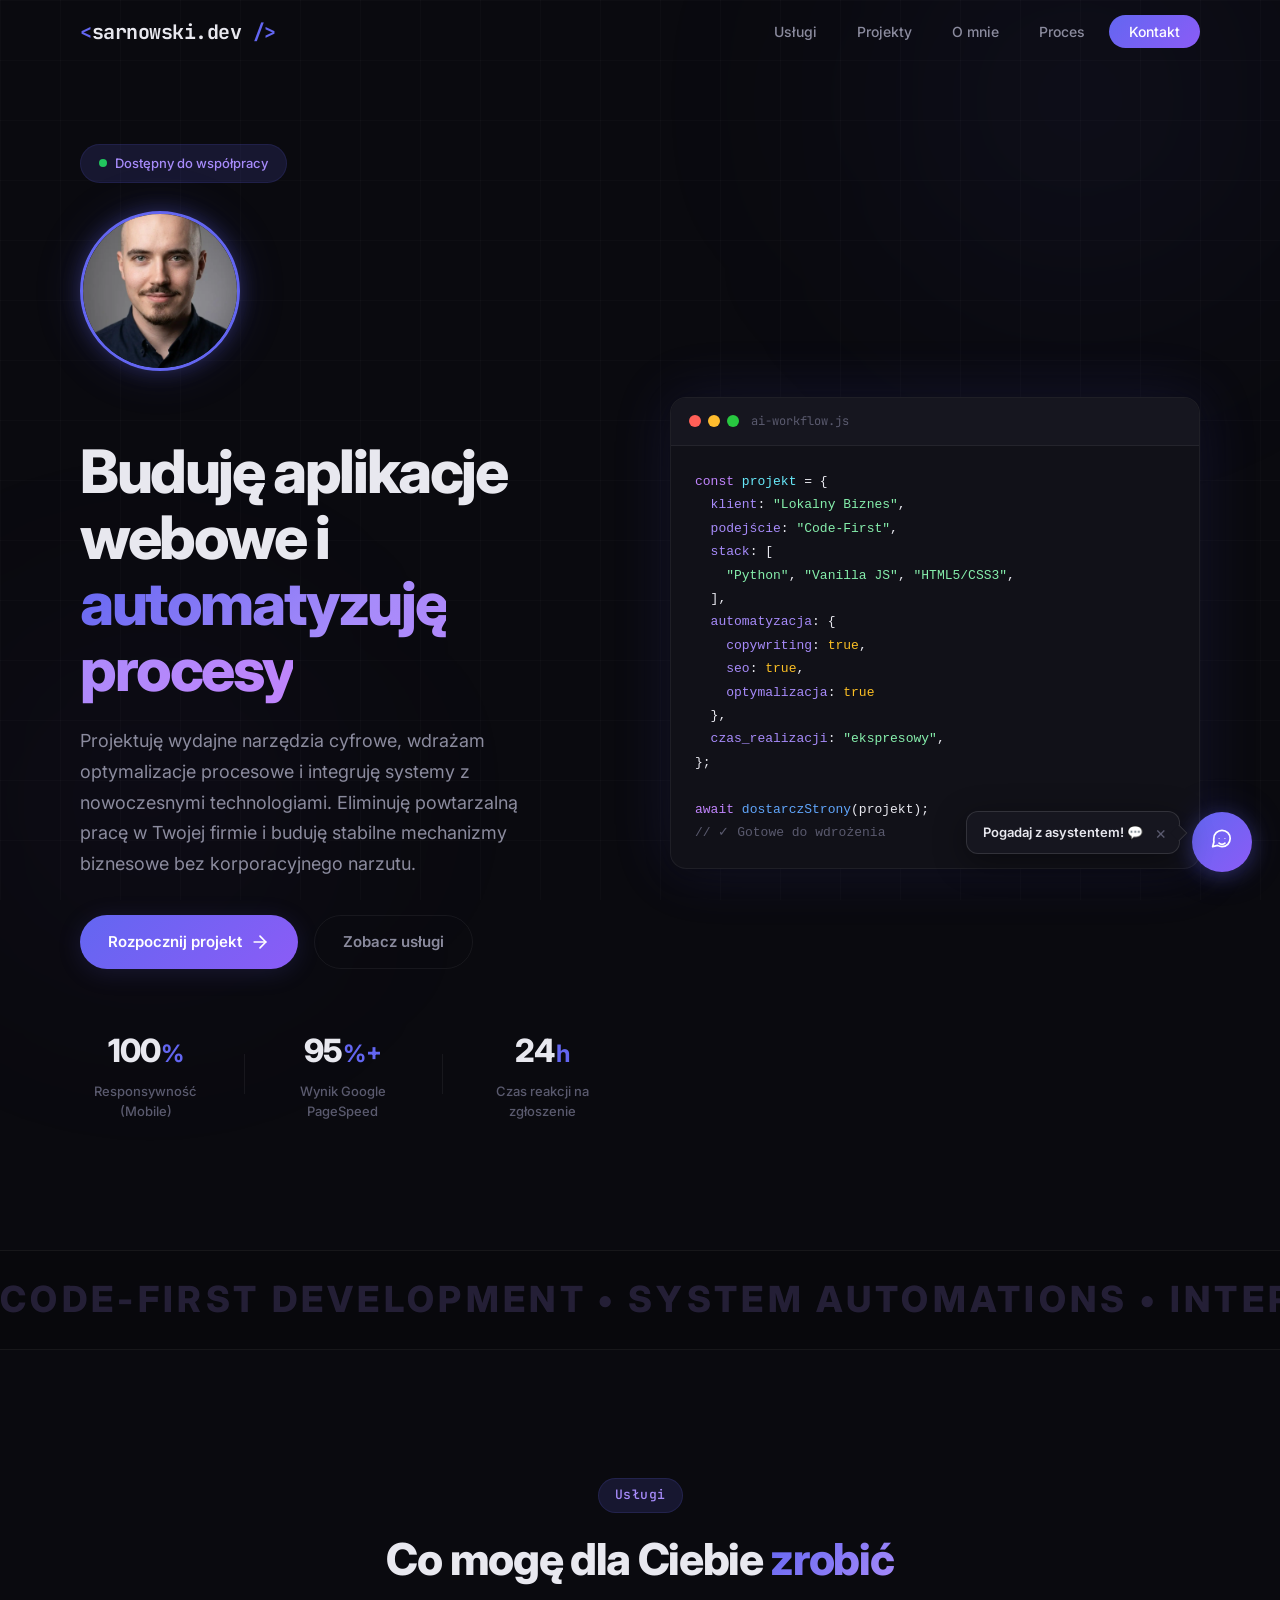
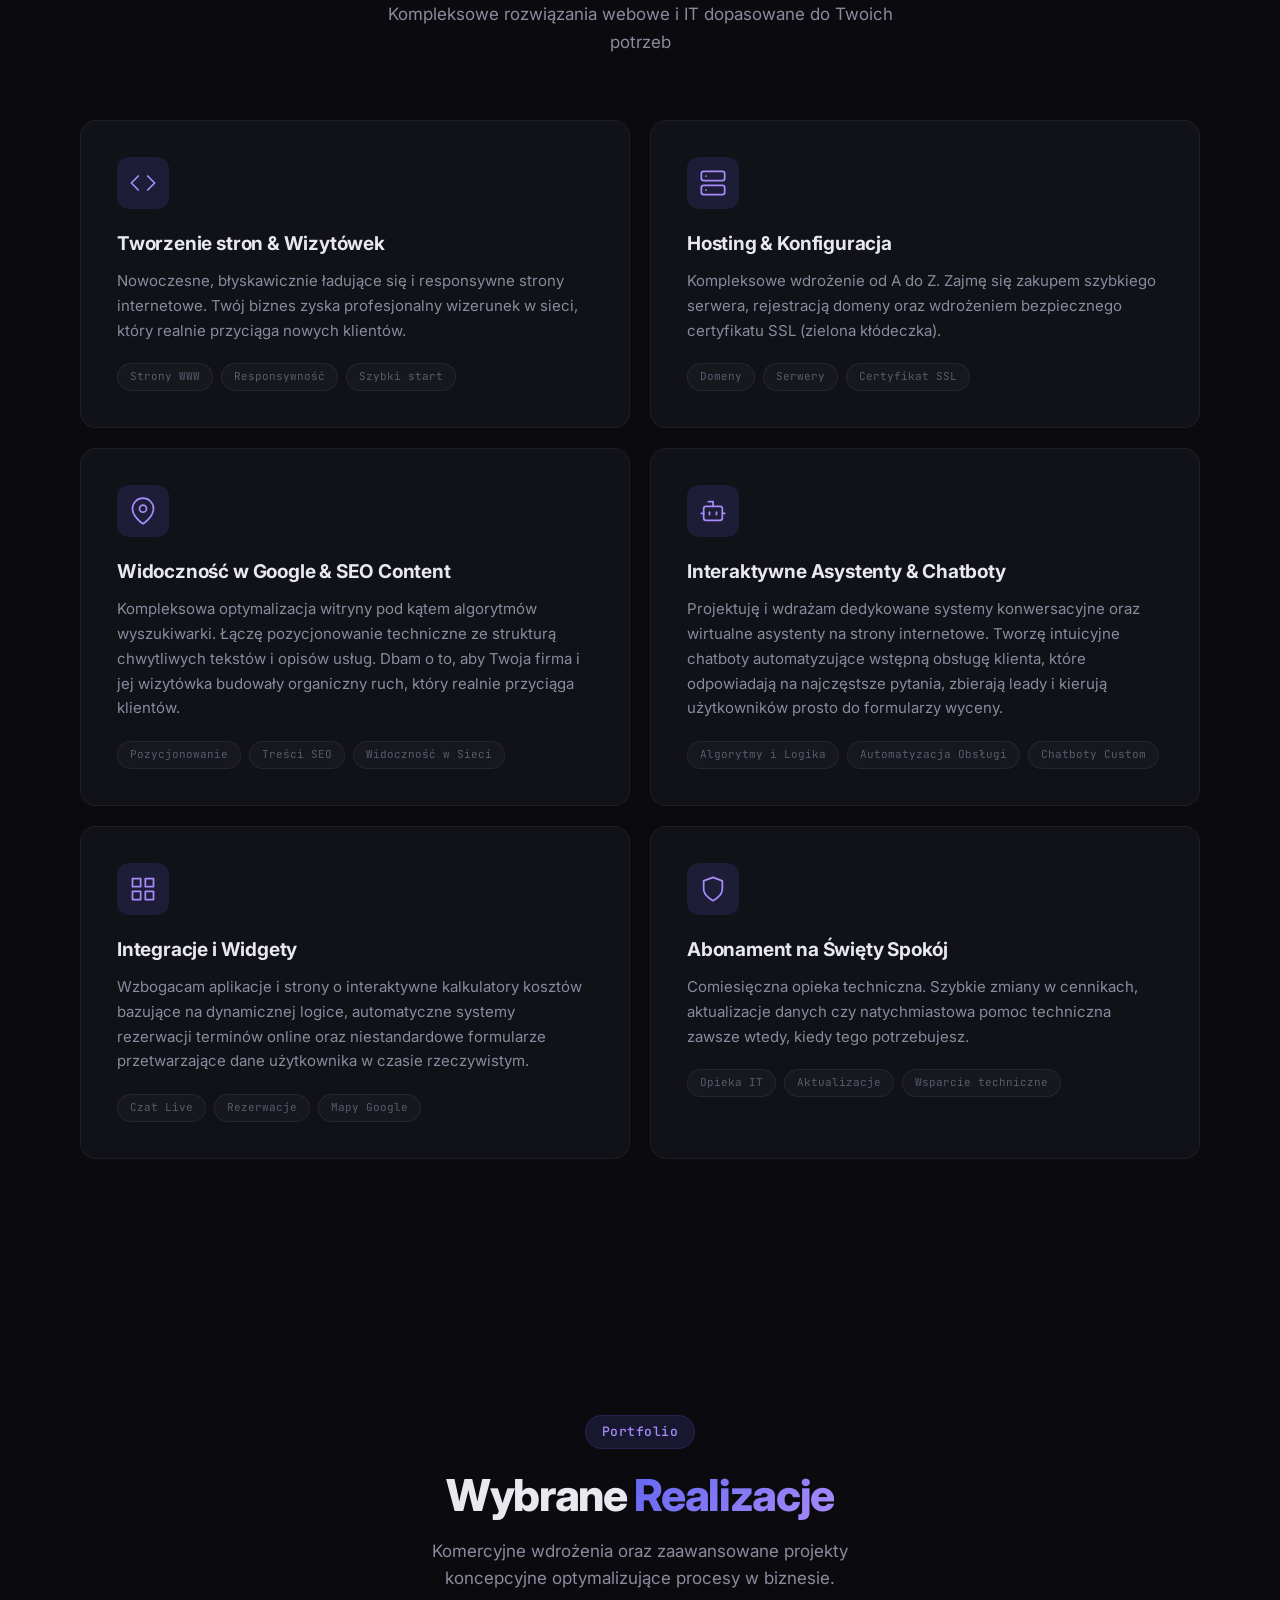
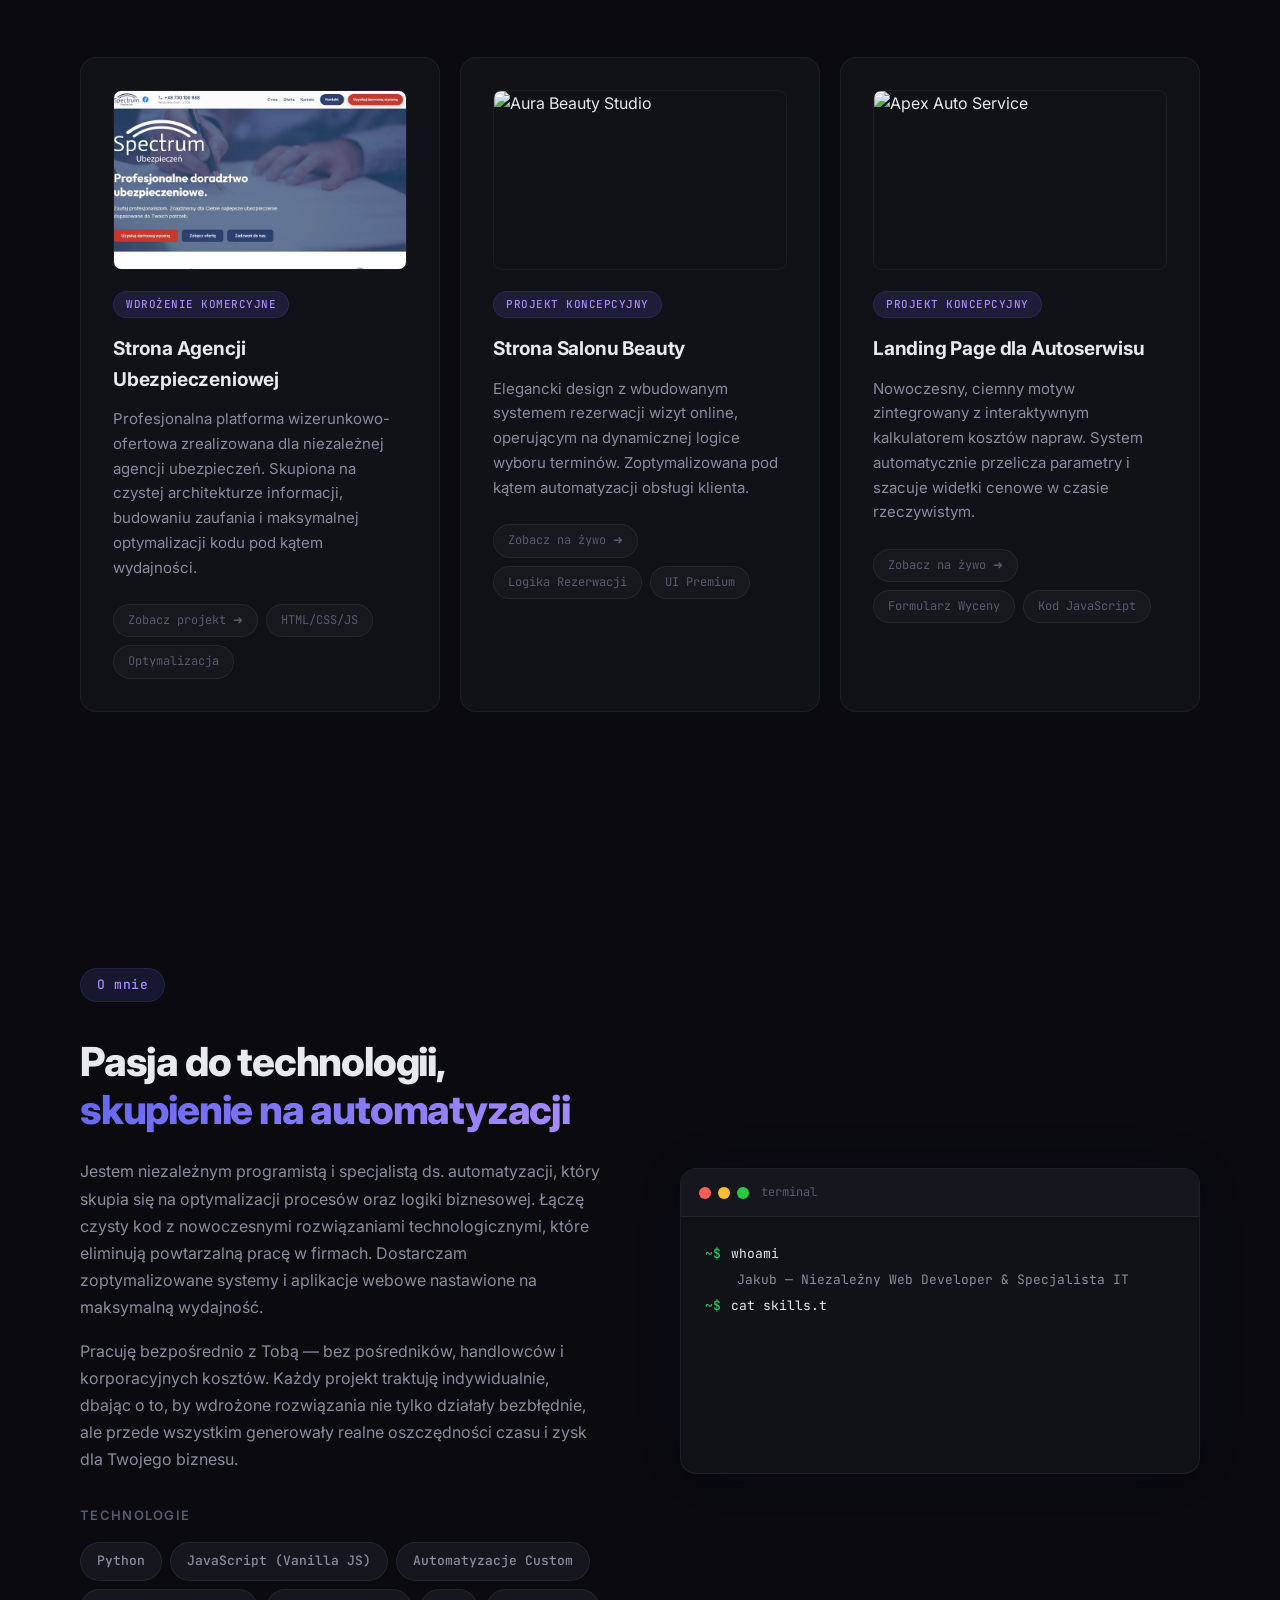
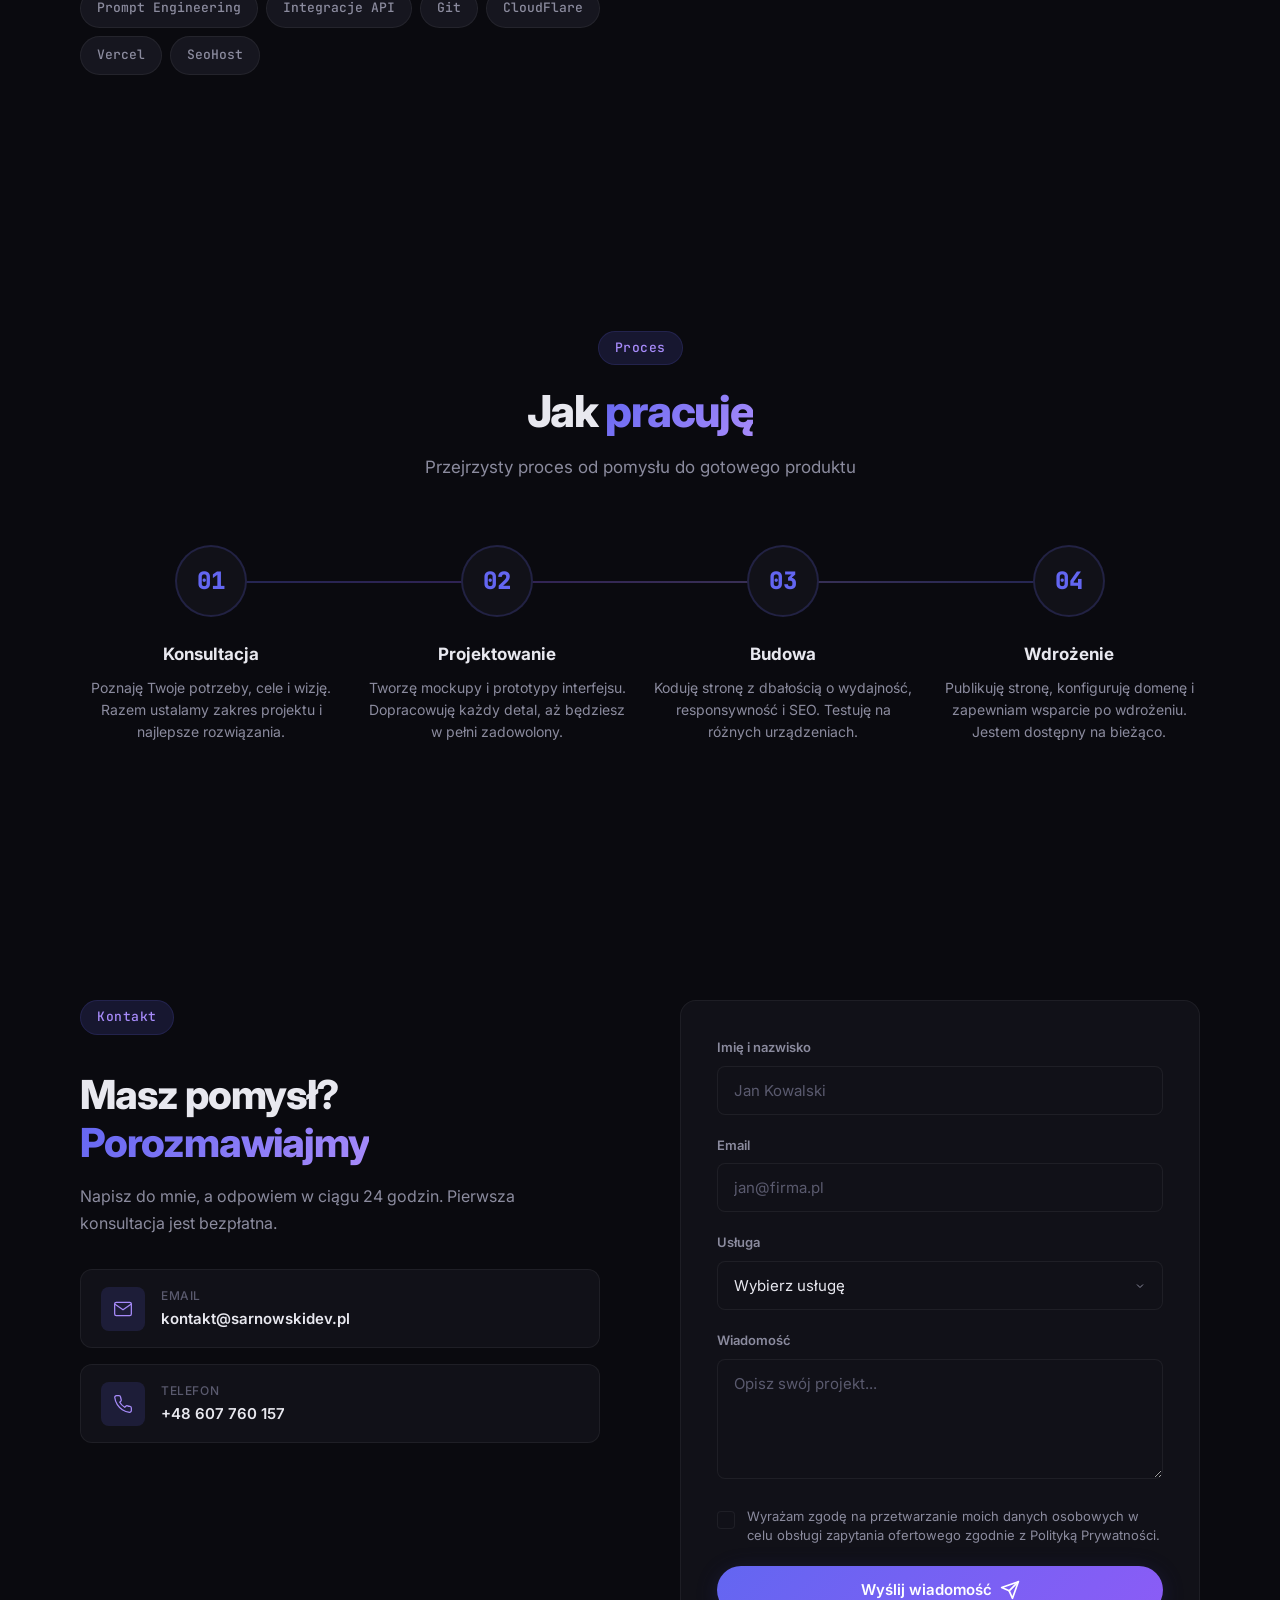
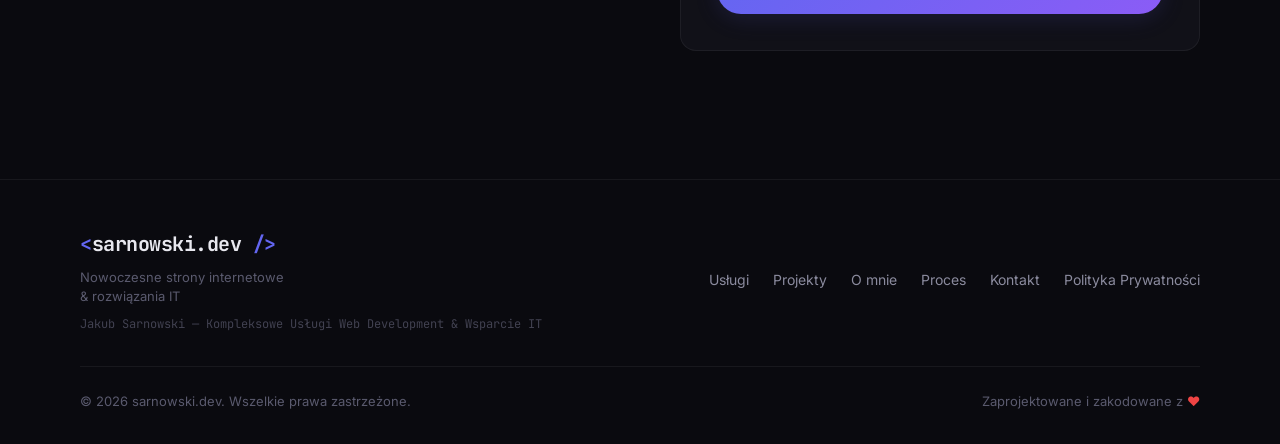
==== commit 3dcb4cad: "optymalizacja wydajnosci v2" ====
--- a/index.html
+++ b/index.html
@@ -16,6 +16,7 @@
     <link
         href="https://fonts.googleapis.com/css2?family=Inter:wght@300;400;500;600;700;800&family=JetBrains+Mono:wght@400;500&display=swap"
         rel="stylesheet">
+    <link rel="preload" fetchpriority="high" as="image" href="photo_of_me.webp" type="image/webp">
     <link rel="stylesheet" href="style.css">
 </head>
 
@@ -67,7 +68,7 @@
                         Dostępny do współpracy
                     </div>
                     <div class="hero__profile" data-animate="fade-up" data-delay="50">
-                        <img src="photo_of_me.webp" alt="Jakub — Web Developer" class="hero__profile-img">
+                        <img src="photo_of_me.webp" alt="Jakub — Web Developer" class="hero__profile-img" width="160" height="160">
                         <span class="hero__profile-name" id="profileTyping"></span>
                     </div>
                     <h1 class="hero__title" data-animate="fade-up" data-delay="100">
@@ -126,7 +127,7 @@
   <span class="code--property">klient</span>: <span class="code--string">"Lokalny Biznes"</span>,
   <span class="code--property">podejście</span>: <span class="code--string">"Code-First"</span>,
   <span class="code--property">stack</span>: [
-    <span class="code--string">"WordPress"</span>, <span class="code--string">"HTML/CSS/JS"</span>,
+    <span class="code--string">"Python"</span>, <span class="code--string">"Vanilla JS"</span>, <span class="code--string">"HTML5/CSS3"</span>,
   ],
   <span class="code--property">automatyzacja</span>: {
     <span class="code--property">copywriting</span>: <span class="code--boolean">true</span>,
@@ -691,7 +692,7 @@
         </div>
     </div>
 
-    <script src="script.js"></script>
+    <script src="script.js" defer></script>
 </body>
 
 </html>
--- a/style.css
+++ b/style.css
@@ -2348,4 +2348,20 @@
         min-height: 200px;
         max-height: calc(70vh - 70px);
     }
+}
+
+/* Optymalizacje wydajności na urządzeniach mobilnych */
+@media (max-width: 1024px) {
+    .service-card, .project-card {
+        background: var(--bg-card) !important;
+        transform: none !important;
+        transition: none !important;
+    }
+}
+
+@media (max-width: 768px) {
+    .nav--scrolled, .mobile-menu {
+        background: rgba(10, 10, 15, 0.98) !important;
+        backdrop-filter: none !important;
+    }
 }
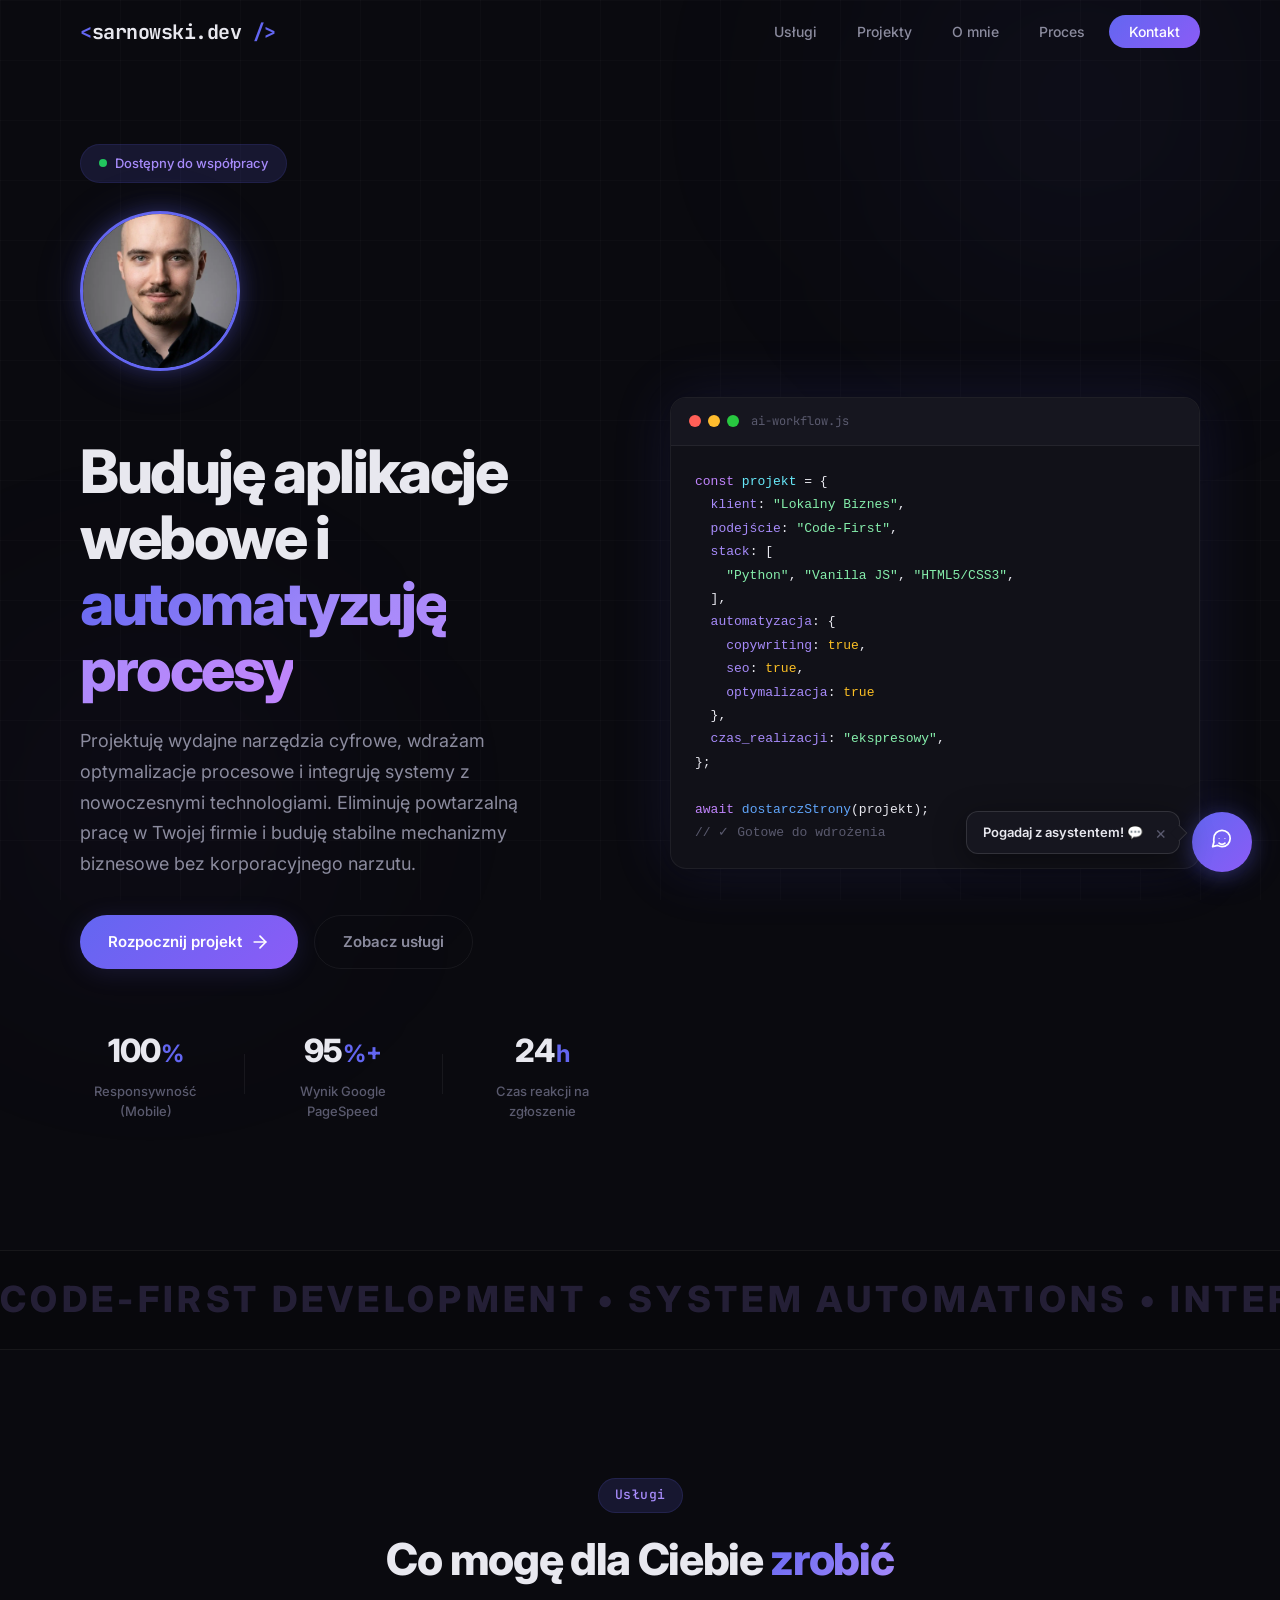
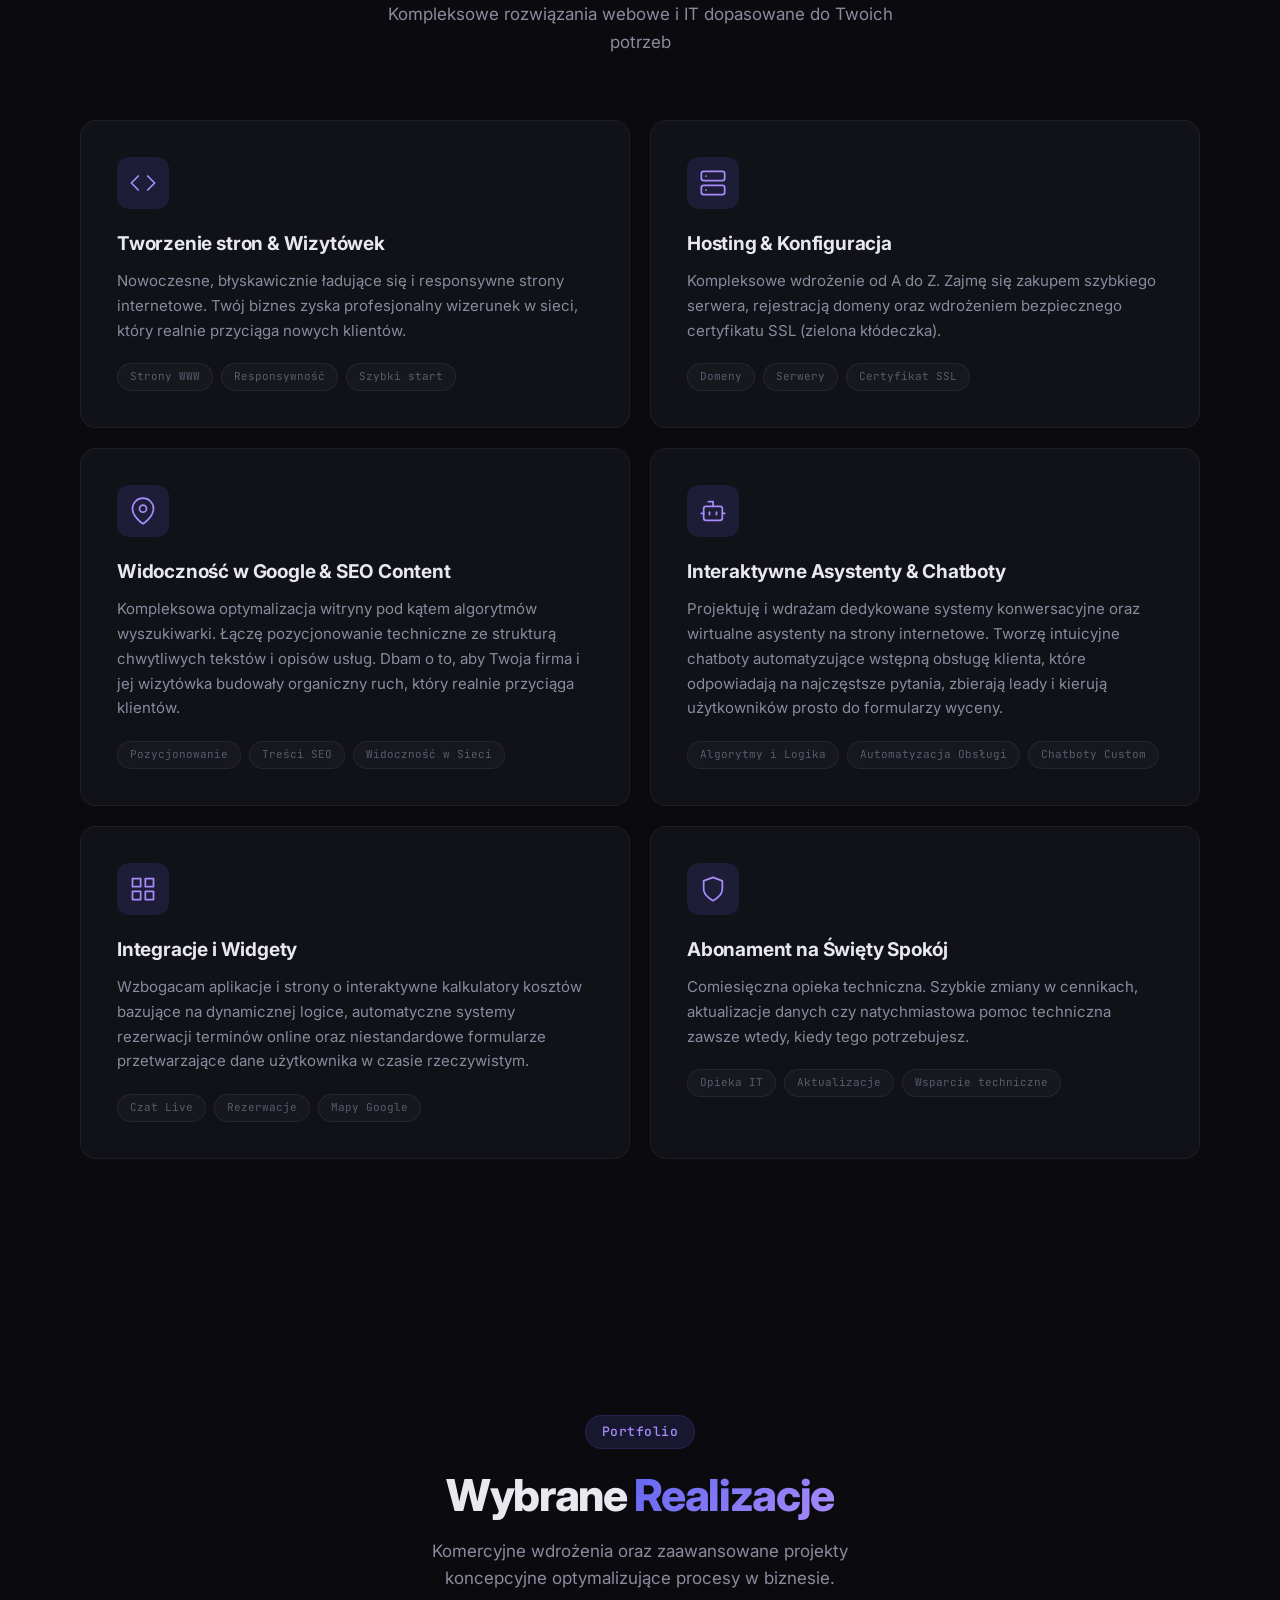
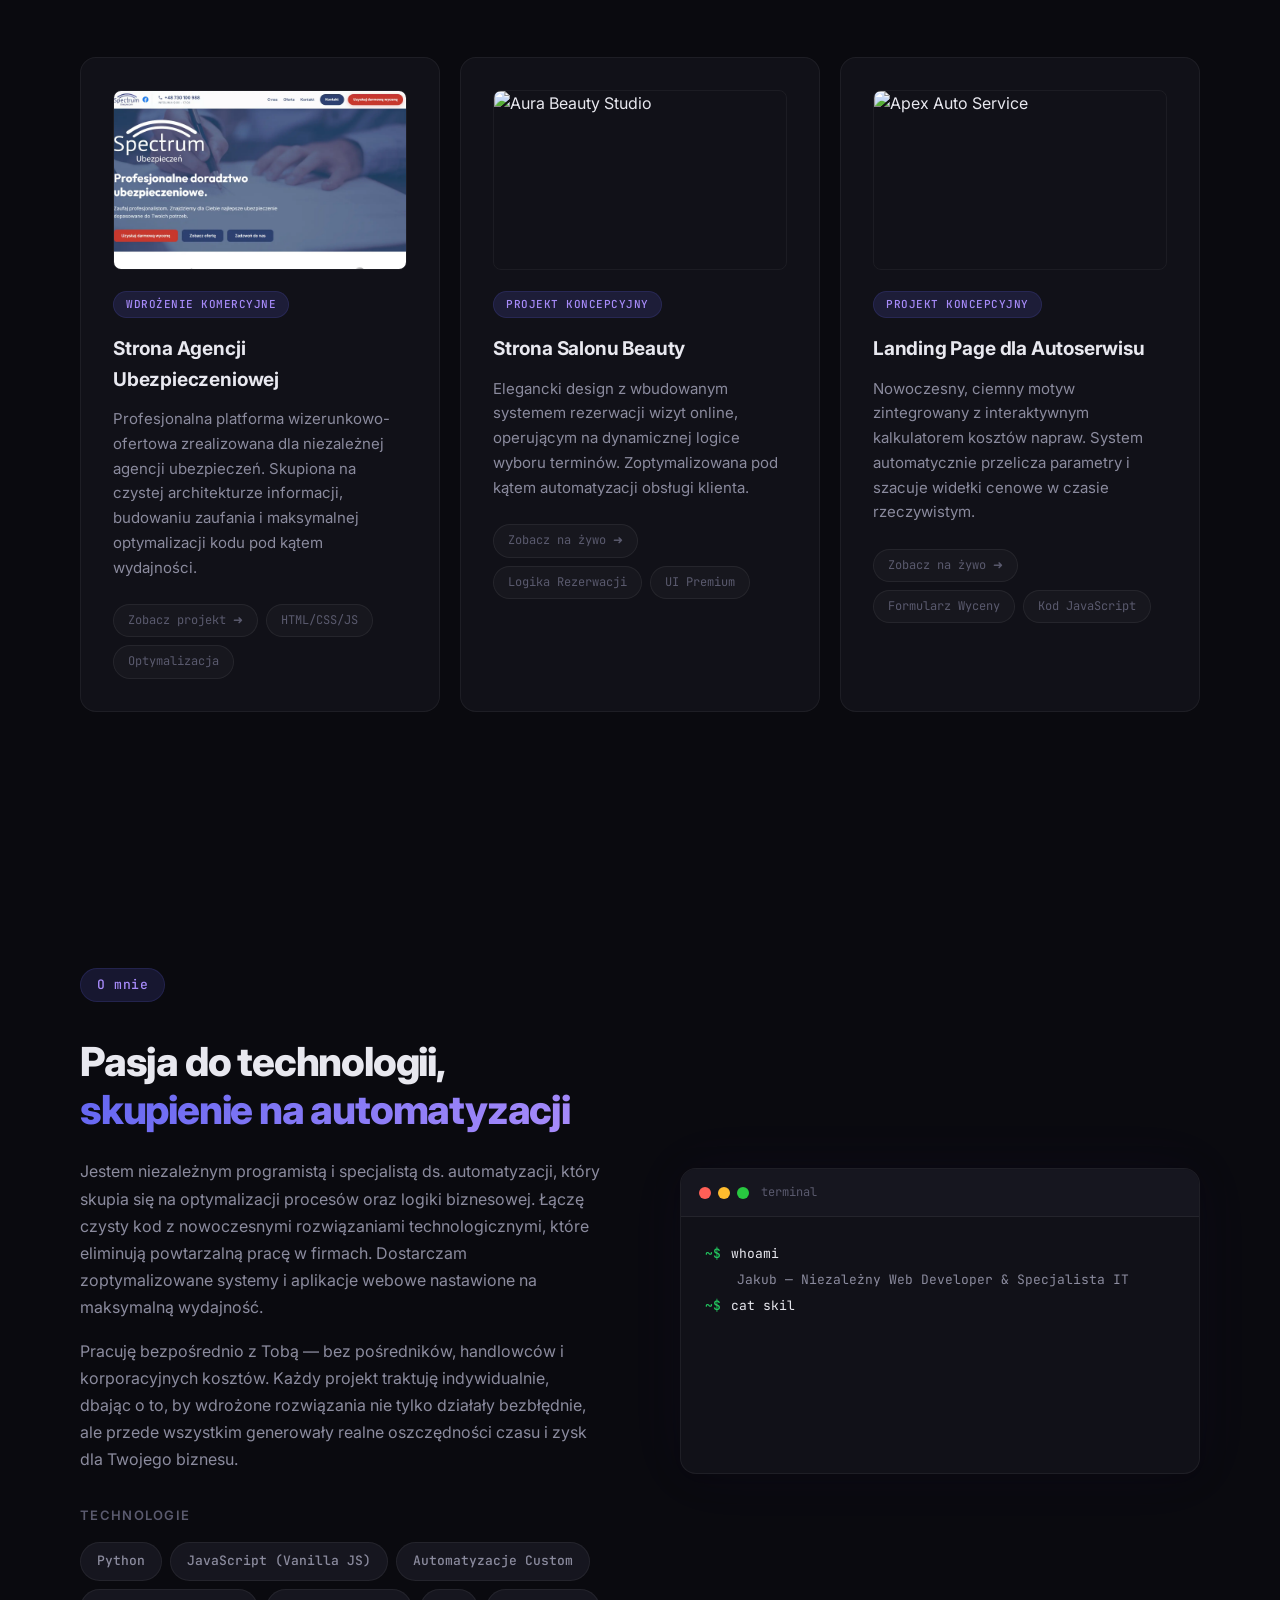
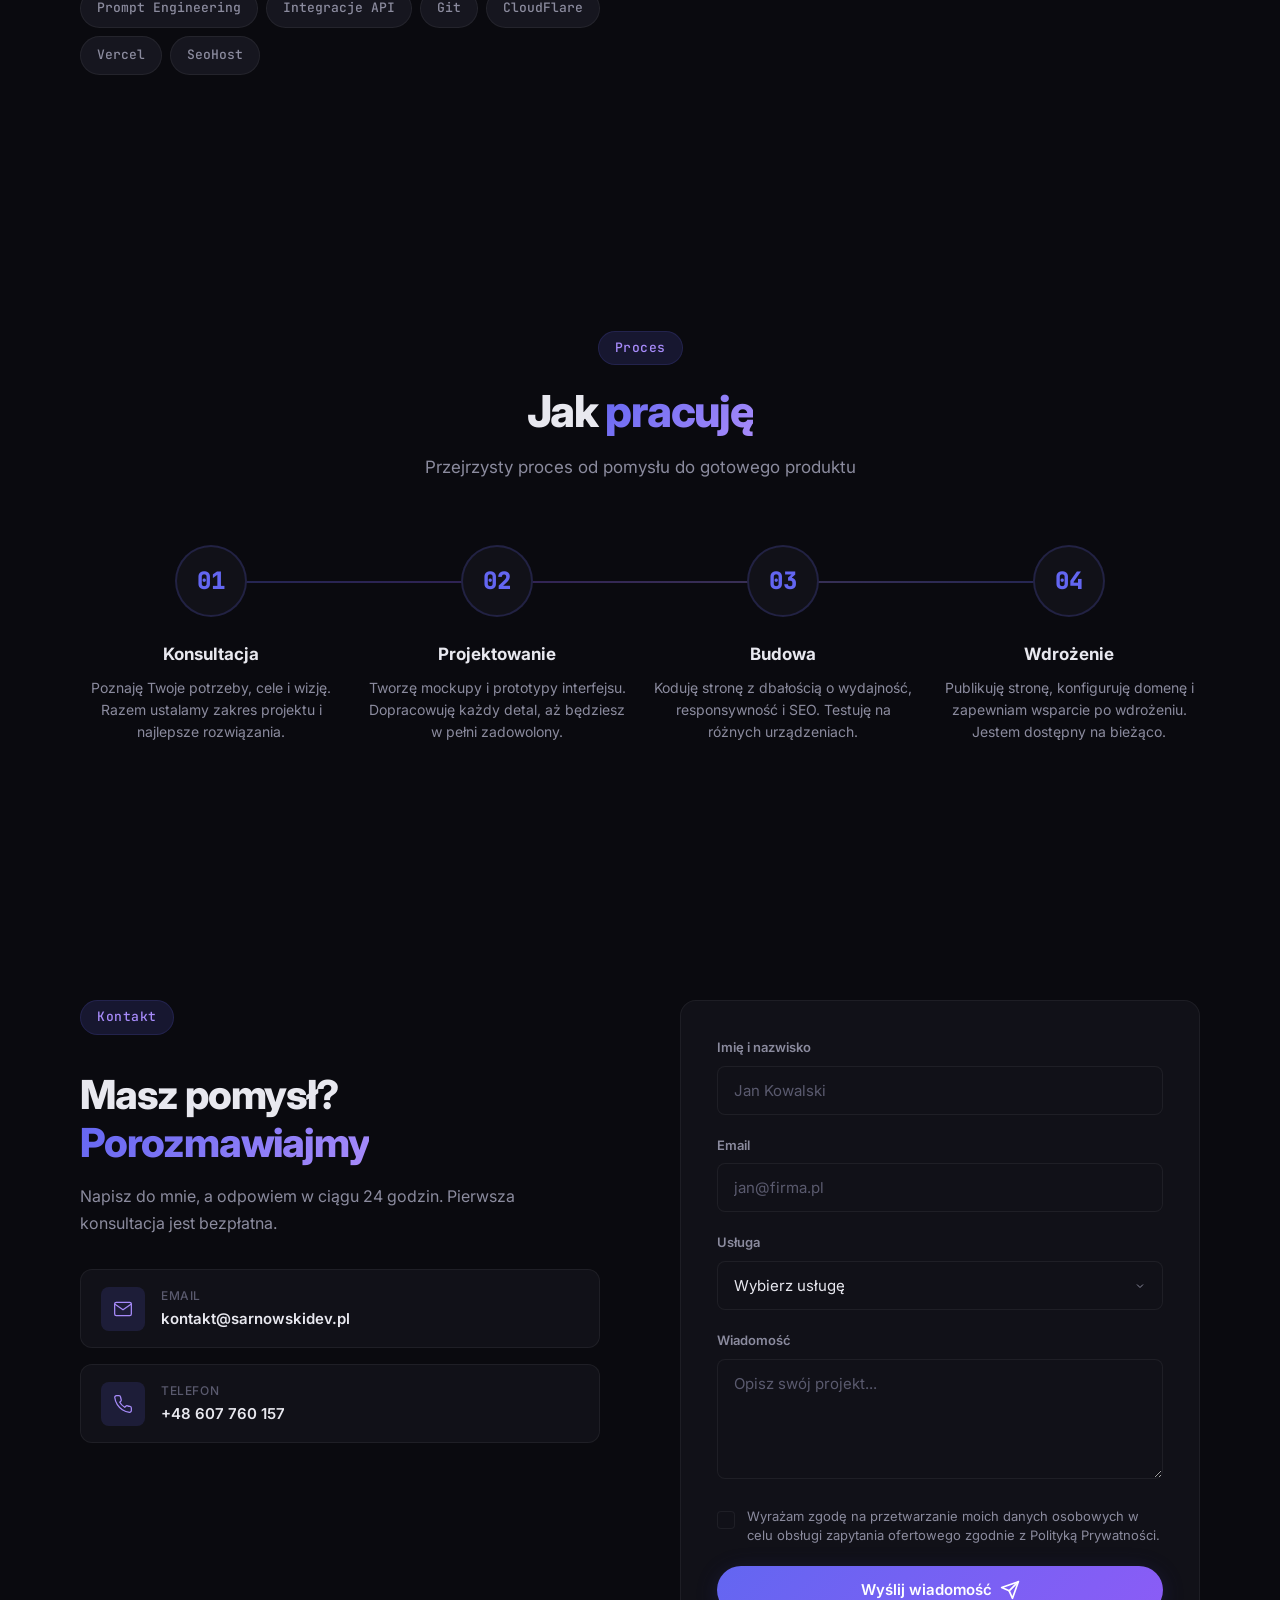
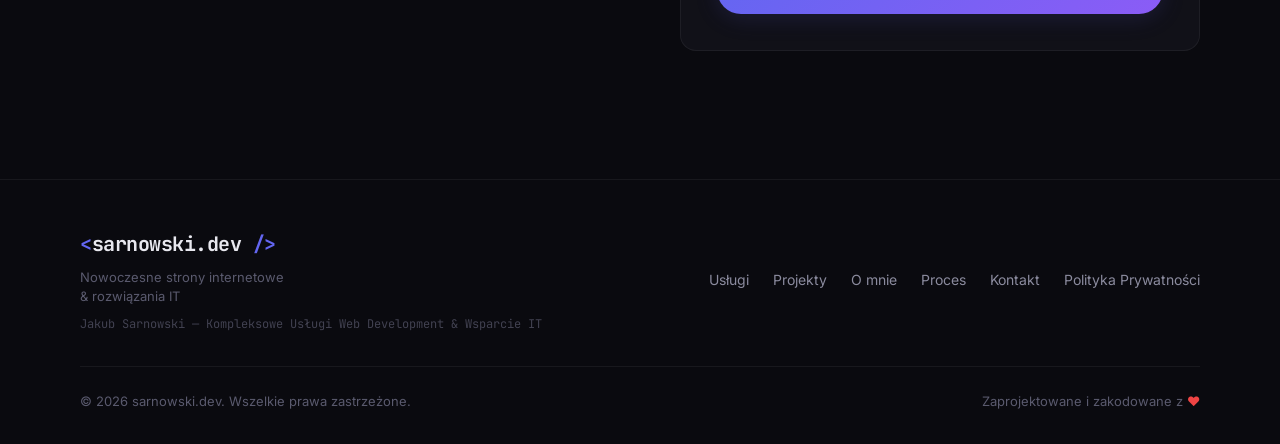
==== commit 2016ef1f: "responsywnosc mobile v2" ====
--- a/index.html
+++ b/index.html
@@ -13,9 +13,12 @@
     <link rel="icon" type="image/svg+xml" href="brand-logo.svg">
     <link rel="preconnect" href="https://fonts.googleapis.com">
     <link rel="preconnect" href="https://fonts.gstatic.com" crossorigin>
-    <link
-        href="https://fonts.googleapis.com/css2?family=Inter:wght@300;400;500;600;700;800&family=JetBrains+Mono:wght@400;500&display=swap"
-        rel="stylesheet">
+    <link rel="preload" as="style" href="https://fonts.googleapis.com/css2?family=Inter:wght@300;400;500;600;700;800&family=JetBrains+Mono:wght@400;500&display=swap">
+    <link href="https://fonts.googleapis.com/css2?family=Inter:wght@300;400;500;600;700;800&family=JetBrains+Mono:wght@400;500&display=swap"
+        rel="stylesheet" media="print" onload="this.media='all'">
+    <noscript>
+        <link rel="stylesheet" href="https://fonts.googleapis.com/css2?family=Inter:wght@300;400;500;600;700;800&family=JetBrains+Mono:wght@400;500&display=swap">
+    </noscript>
     <link rel="preload" fetchpriority="high" as="image" href="photo_of_me.webp" type="image/webp">
     <link rel="stylesheet" href="style.css">
 </head>
@@ -306,7 +309,7 @@
                         class="project-card" data-animate="fade-up" data-delay="0"
                         style="text-decoration: none; color: inherit; display: block;">
                         <img src="strona-spectrum-sc.webp" alt="Spectrum Ubezpieczenia — strona agencji"
-                            class="project-card__img">
+                            class="project-card__img" loading="lazy" decoding="async">
                         <div class="project-card__badge">Wdrożenie Komercyjne</div>
                         <h3 class="project-card__title">Strona Agencji Ubezpieczeniowej</h3>
                         <p class="project-card__desc">Profesjonalna platforma wizerunkowo-ofertowa zrealizowana dla
--- a/style.css
+++ b/style.css
@@ -2357,6 +2357,13 @@
         transform: none !important;
         transition: none !important;
     }
+
+    [data-animate], [data-animate="fade-left"] {
+        opacity: 1 !important;
+        transform: none !important;
+        transition: none !important;
+        animation: none !important;
+    }
 }
 
 @media (max-width: 768px) {
@@ -2364,4 +2371,25 @@
         background: rgba(10, 10, 15, 0.98) !important;
         backdrop-filter: none !important;
     }
+
+    .container {
+        padding-left: 20px !important;
+        padding-right: 20px !important;
+        width: 100% !important;
+        box-sizing: border-box !important;
+    }
+    
+    .hero__visual {
+        max-width: 100% !important;
+        overflow: hidden;
+    }
+
+    .hero__code-window {
+        max-width: 100%;
+        box-sizing: border-box;
+    }
+
+    .code-window__body {
+        padding: 16px;
+    }
 }
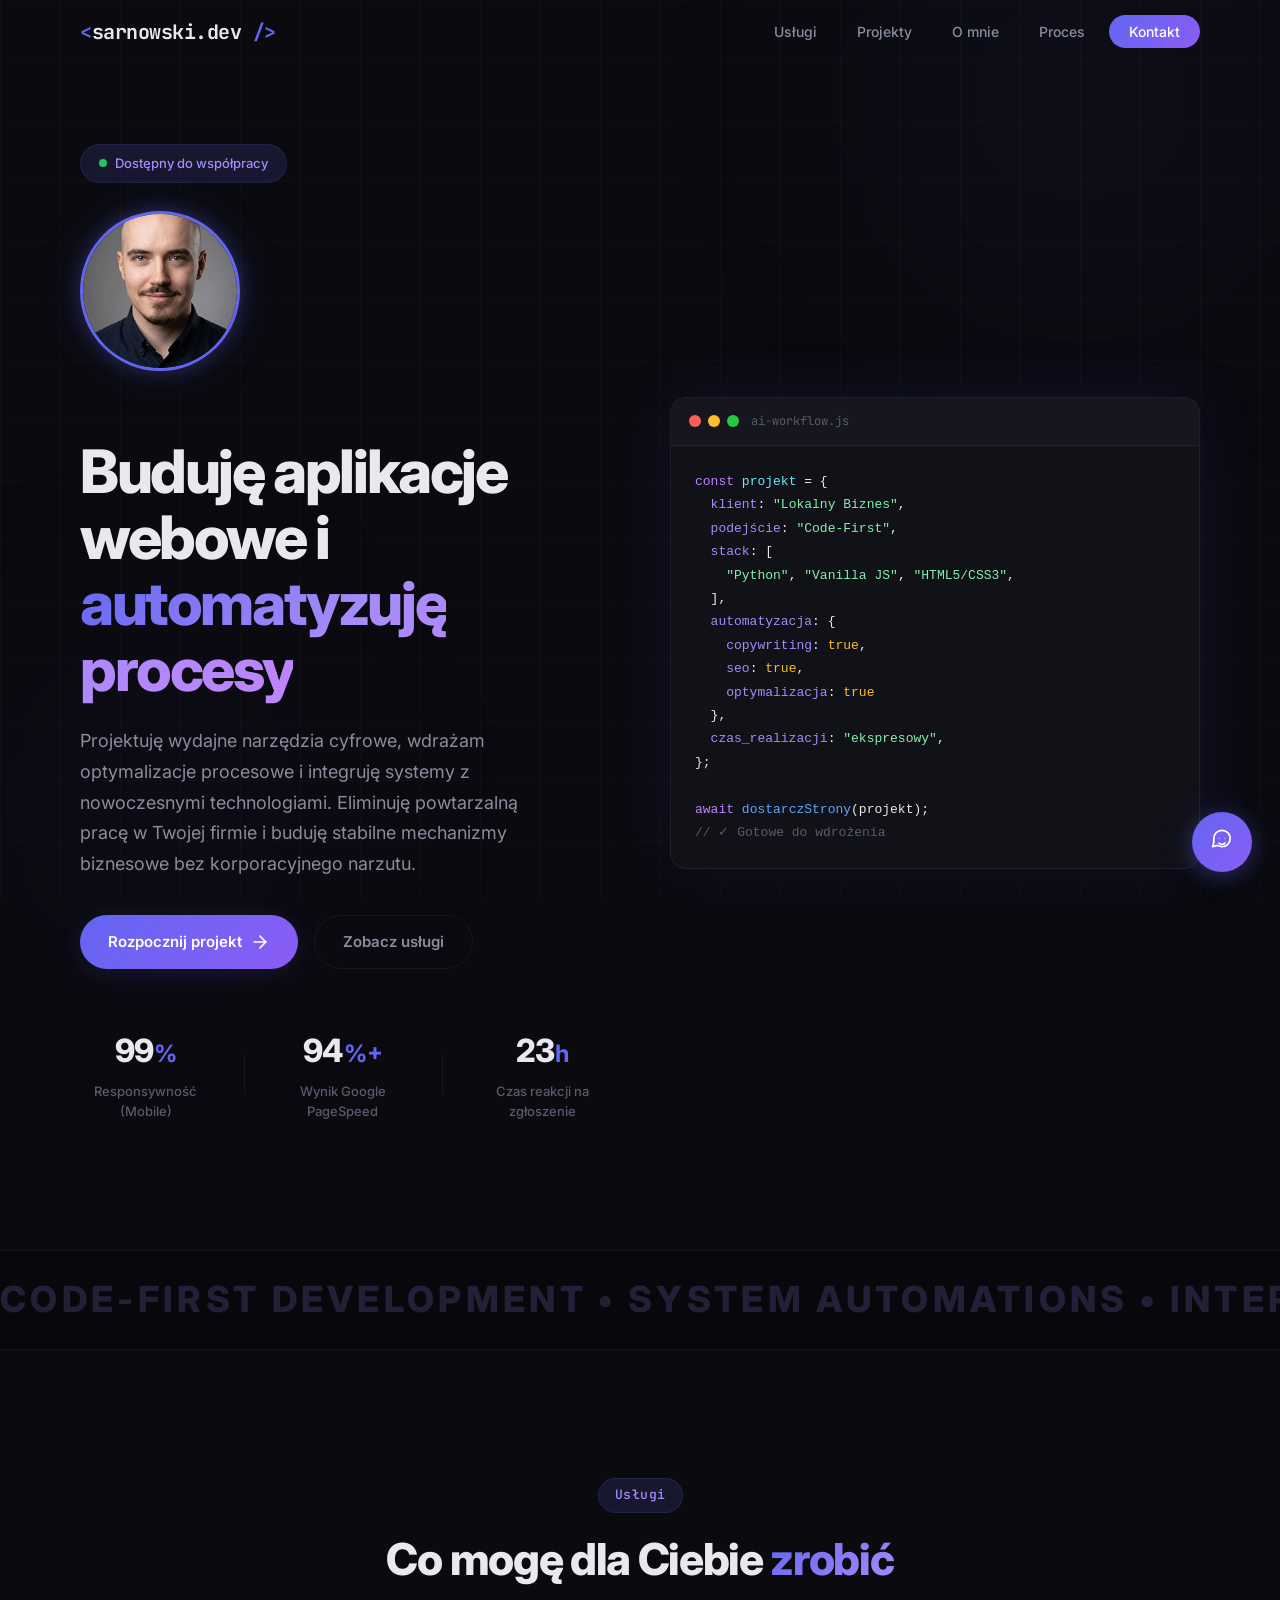
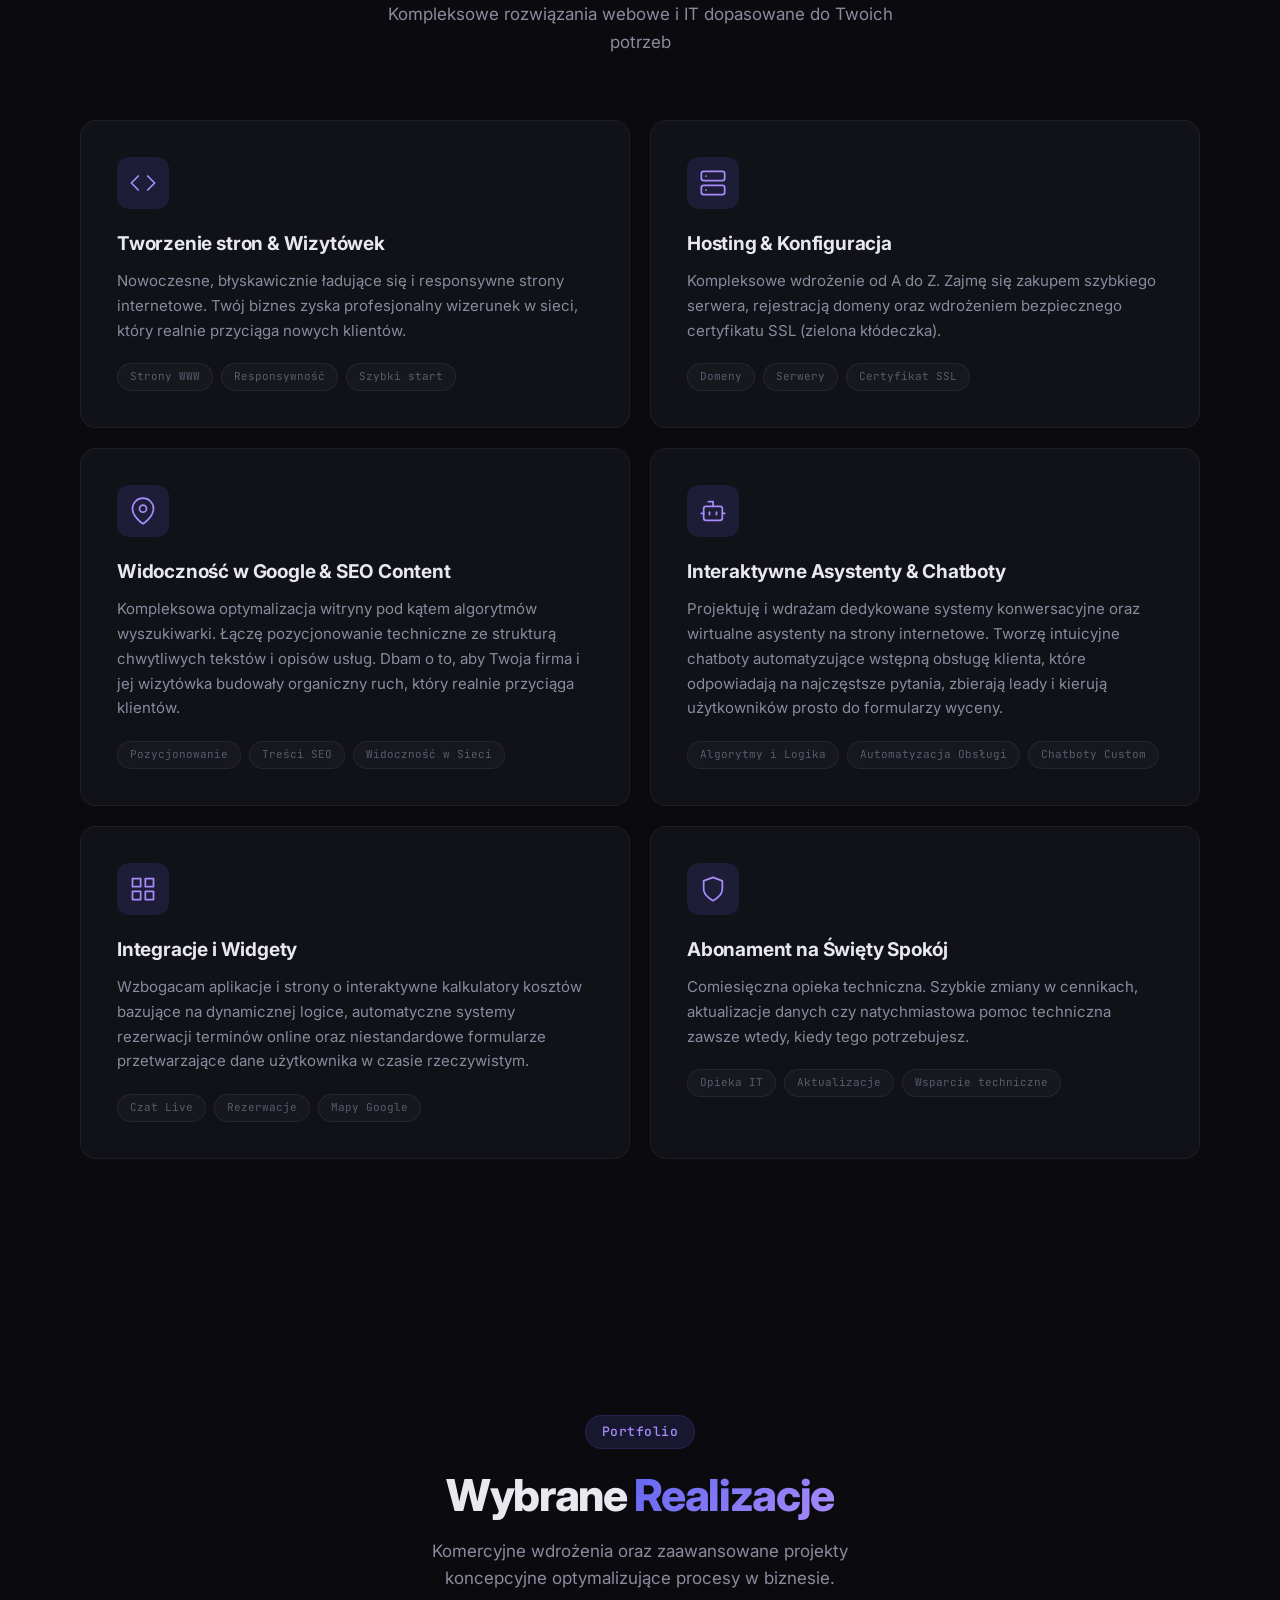
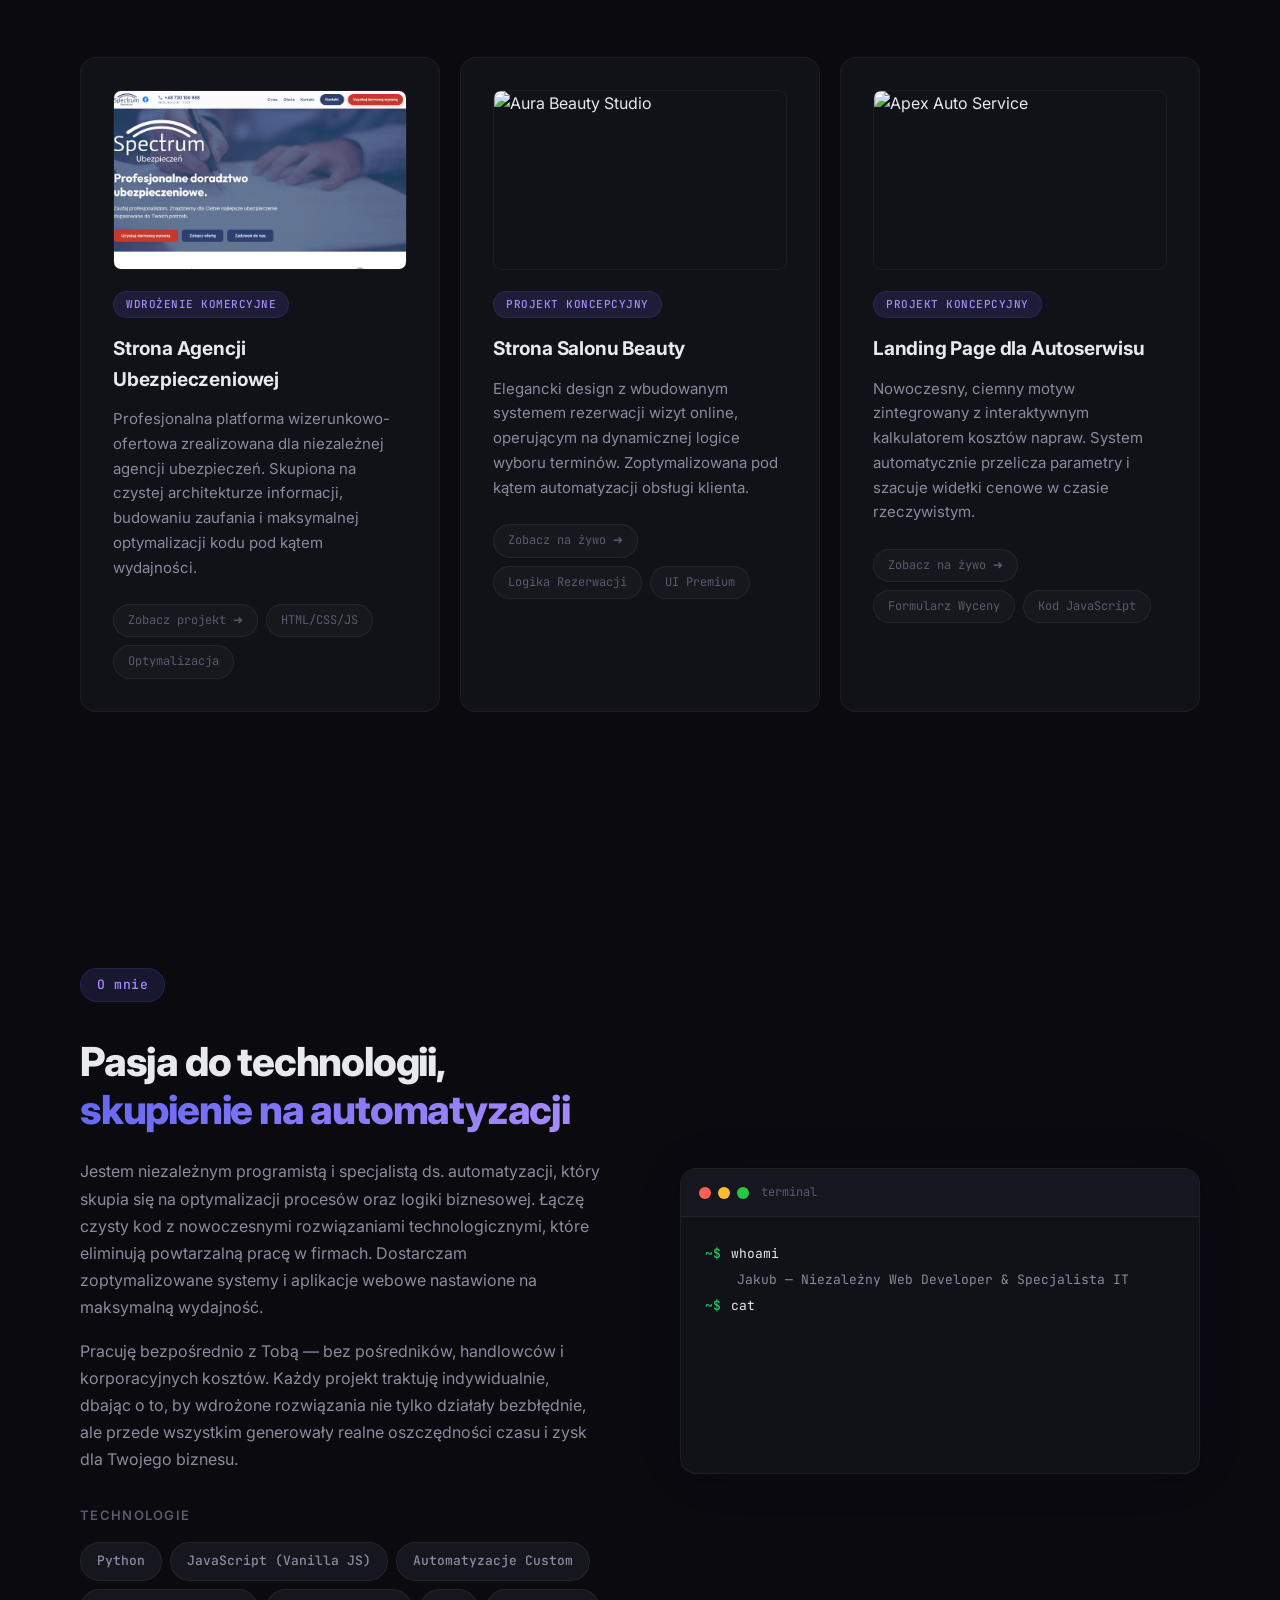
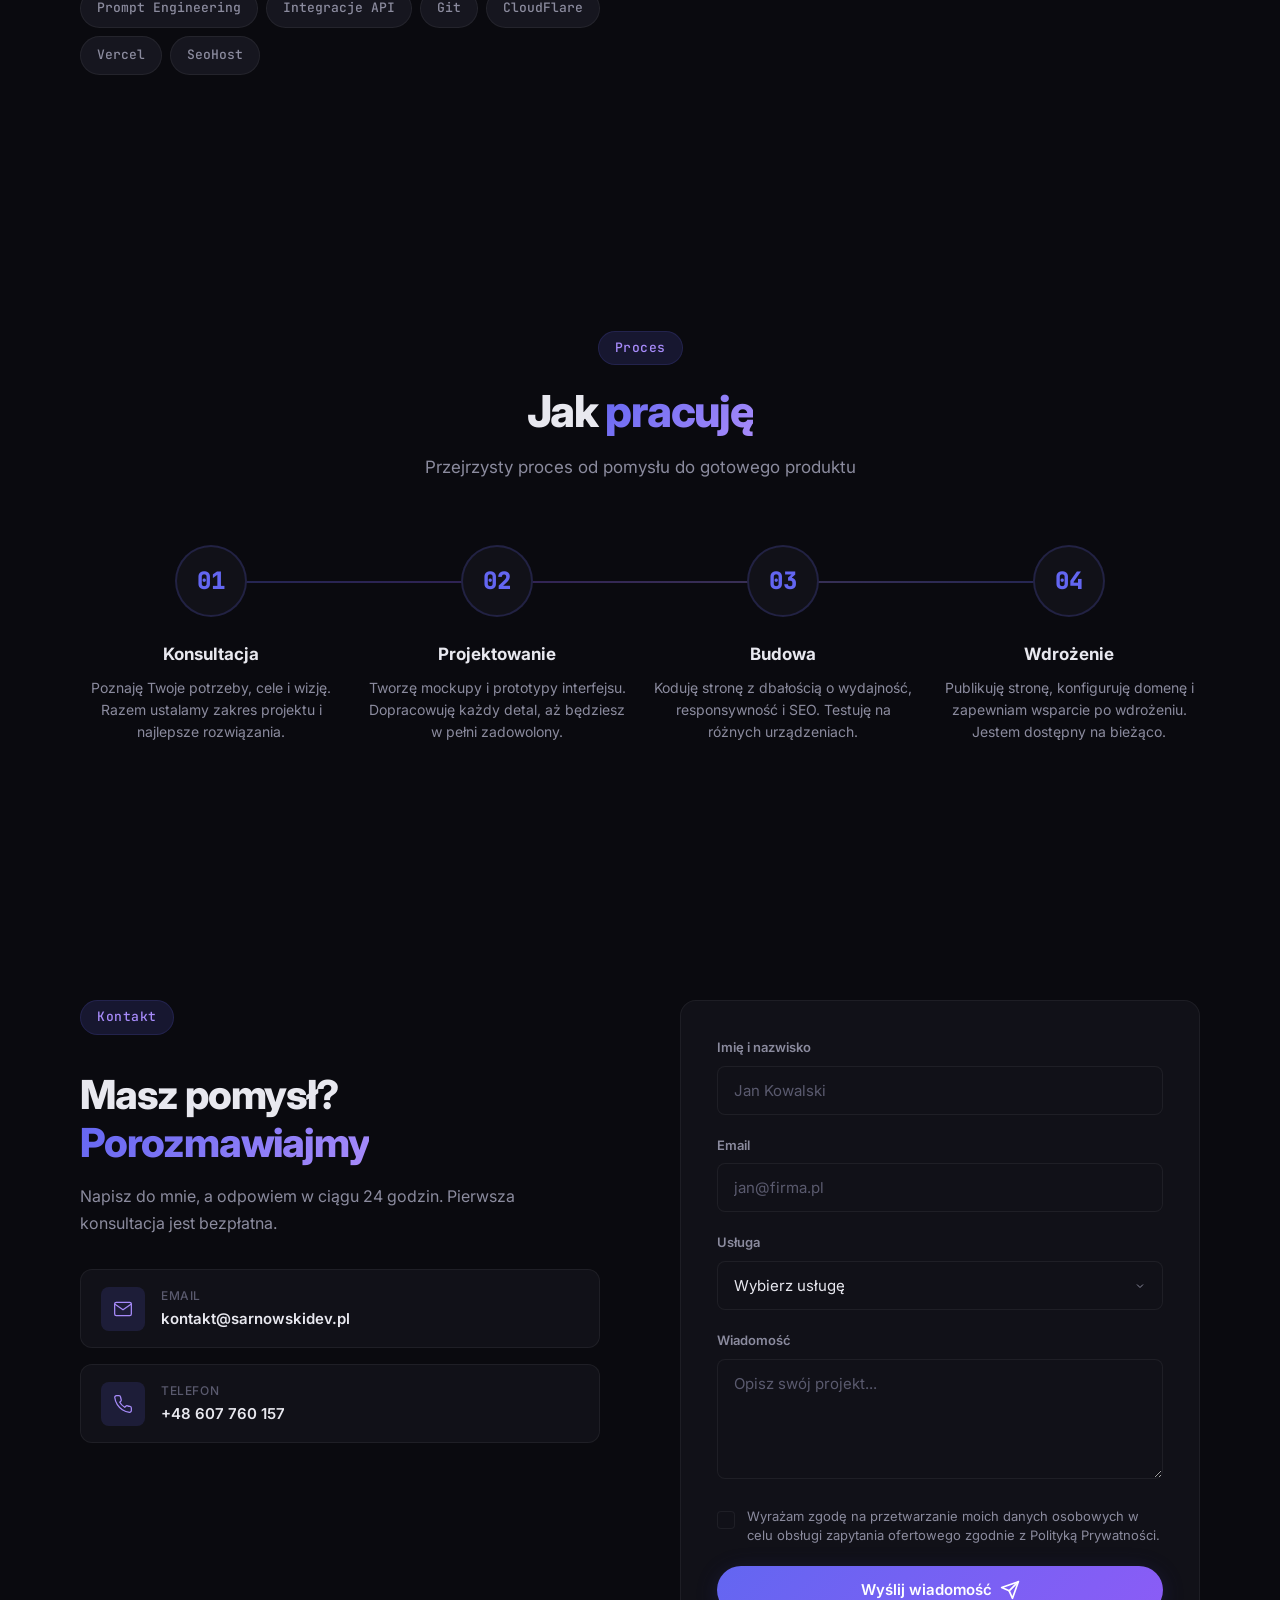
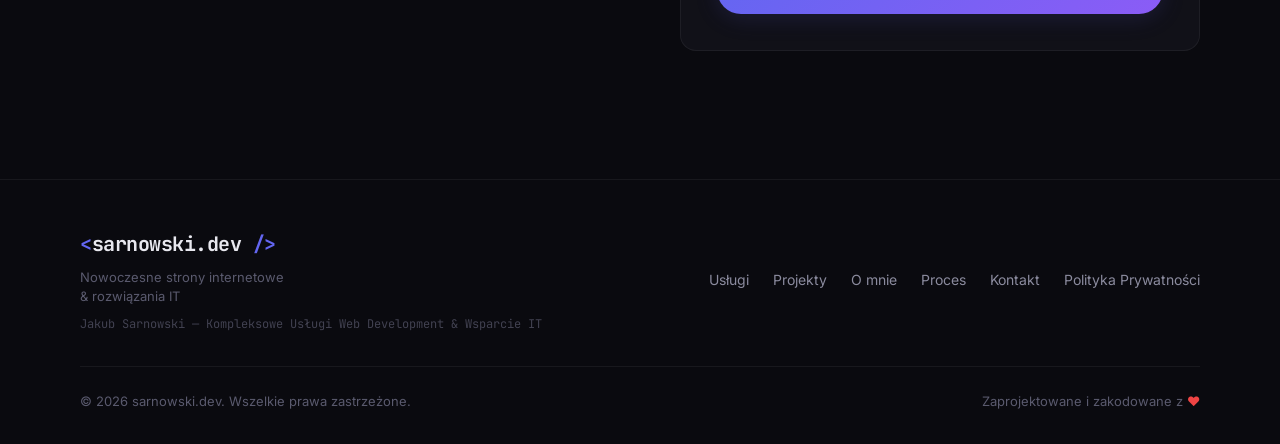
==== commit a368fc8a: "responsivity mobile v3" ====
--- a/index.html
+++ b/index.html
@@ -11,6 +11,8 @@
     <meta name="author" content="Jakub">
     <title>sarnowski.dev | Web Developer & IT Solutions</title>
     <link rel="icon" type="image/svg+xml" href="brand-logo.svg">
+    <link rel="preload" fetchpriority="high" as="image" href="photo_of_me_1.webp" type="image/webp">
+    <link rel="stylesheet" href="style.css">
     <link rel="preconnect" href="https://fonts.googleapis.com">
     <link rel="preconnect" href="https://fonts.gstatic.com" crossorigin>
     <link rel="preload" as="style" href="https://fonts.googleapis.com/css2?family=Inter:wght@300;400;500;600;700;800&family=JetBrains+Mono:wght@400;500&display=swap">
@@ -19,8 +21,6 @@
     <noscript>
         <link rel="stylesheet" href="https://fonts.googleapis.com/css2?family=Inter:wght@300;400;500;600;700;800&family=JetBrains+Mono:wght@400;500&display=swap">
     </noscript>
-    <link rel="preload" fetchpriority="high" as="image" href="photo_of_me.webp" type="image/webp">
-    <link rel="stylesheet" href="style.css">
 </head>
 
 <body>
@@ -71,7 +71,7 @@
                         Dostępny do współpracy
                     </div>
                     <div class="hero__profile" data-animate="fade-up" data-delay="50">
-                        <img src="photo_of_me.webp" alt="Jakub — Web Developer" class="hero__profile-img" width="160" height="160">
+                        <img src="photo_of_me_1.webp" alt="Jakub — Web Developer" class="hero__profile-img" width="160" height="160">
                         <span class="hero__profile-name" id="profileTyping"></span>
                     </div>
                     <h1 class="hero__title" data-animate="fade-up" data-delay="100">
--- a/style.css
+++ b/style.css
@@ -71,6 +71,8 @@
     user-select: none;
     -webkit-user-select: none;
     cursor: default;
+    overflow-wrap: break-word;
+    word-wrap: break-word;
 }
 
 a {
@@ -479,6 +481,12 @@
     grid-template-columns: 1fr 1fr;
     gap: 60px;
     align-items: center;
+    min-width: 0;
+}
+
+.hero__content {
+    min-width: 0;
+    max-width: 100%;
 }
 
 .hero__badge {
@@ -586,6 +594,8 @@
 /* Code Window */
 .hero__visual {
     position: relative;
+    width: 100%;
+    min-width: 0;
 }
 
 .hero__code-window {
@@ -1096,6 +1106,12 @@
 }
 
 /* Terminal */
+.about__visual {
+    position: relative;
+    width: 100%;
+    min-width: 0;
+}
+
 .about__terminal {
     background: var(--bg-secondary);
     border-radius: var(--radius-lg);
@@ -1104,6 +1120,7 @@
     box-shadow:
         0 4px 24px rgba(0, 0, 0, 0.3),
         0 0 60px rgba(139, 92, 246, 0.05);
+    width: 100%;
 }
 
 .terminal__body {
@@ -1550,7 +1567,8 @@
     }
 
     .hero__visual {
-        max-width: 560px;
+        max-width: 100%;
+        margin: 0 auto;
     }
 
     .services__grid {
@@ -1810,13 +1828,13 @@
     background: #000000;
     box-shadow: 0 8px 32px rgba(0, 0, 0, 0.2);
     border: 0 solid transparent;
-    transition: 
-        width 0.35s var(--ease-out), 
-        height 0.35s var(--ease-out), 
-        max-width 0.35s var(--ease-out), 
-        max-height 0.35s var(--ease-out), 
-        border 0.35s var(--ease-out), 
-        border-radius 0.35s var(--ease-out), 
+    transition:
+        width 0.35s var(--ease-out),
+        height 0.35s var(--ease-out),
+        max-width 0.35s var(--ease-out),
+        max-height 0.35s var(--ease-out),
+        border 0.35s var(--ease-out),
+        border-radius 0.35s var(--ease-out),
         box-shadow 0.35s var(--ease-out);
 }
 
@@ -2352,13 +2370,16 @@
 
 /* Optymalizacje wydajności na urządzeniach mobilnych */
 @media (max-width: 1024px) {
-    .service-card, .project-card {
+
+    .service-card,
+    .project-card {
         background: var(--bg-card) !important;
         transform: none !important;
         transition: none !important;
     }
 
-    [data-animate], [data-animate="fade-left"] {
+    [data-animate],
+    [data-animate="fade-left"] {
         opacity: 1 !important;
         transform: none !important;
         transition: none !important;
@@ -2367,7 +2388,9 @@
 }
 
 @media (max-width: 768px) {
-    .nav--scrolled, .mobile-menu {
+
+    .nav--scrolled,
+    .mobile-menu {
         background: rgba(10, 10, 15, 0.98) !important;
         backdrop-filter: none !important;
     }
@@ -2378,7 +2401,7 @@
         width: 100% !important;
         box-sizing: border-box !important;
     }
-    
+
     .hero__visual {
         max-width: 100% !important;
         overflow: hidden;
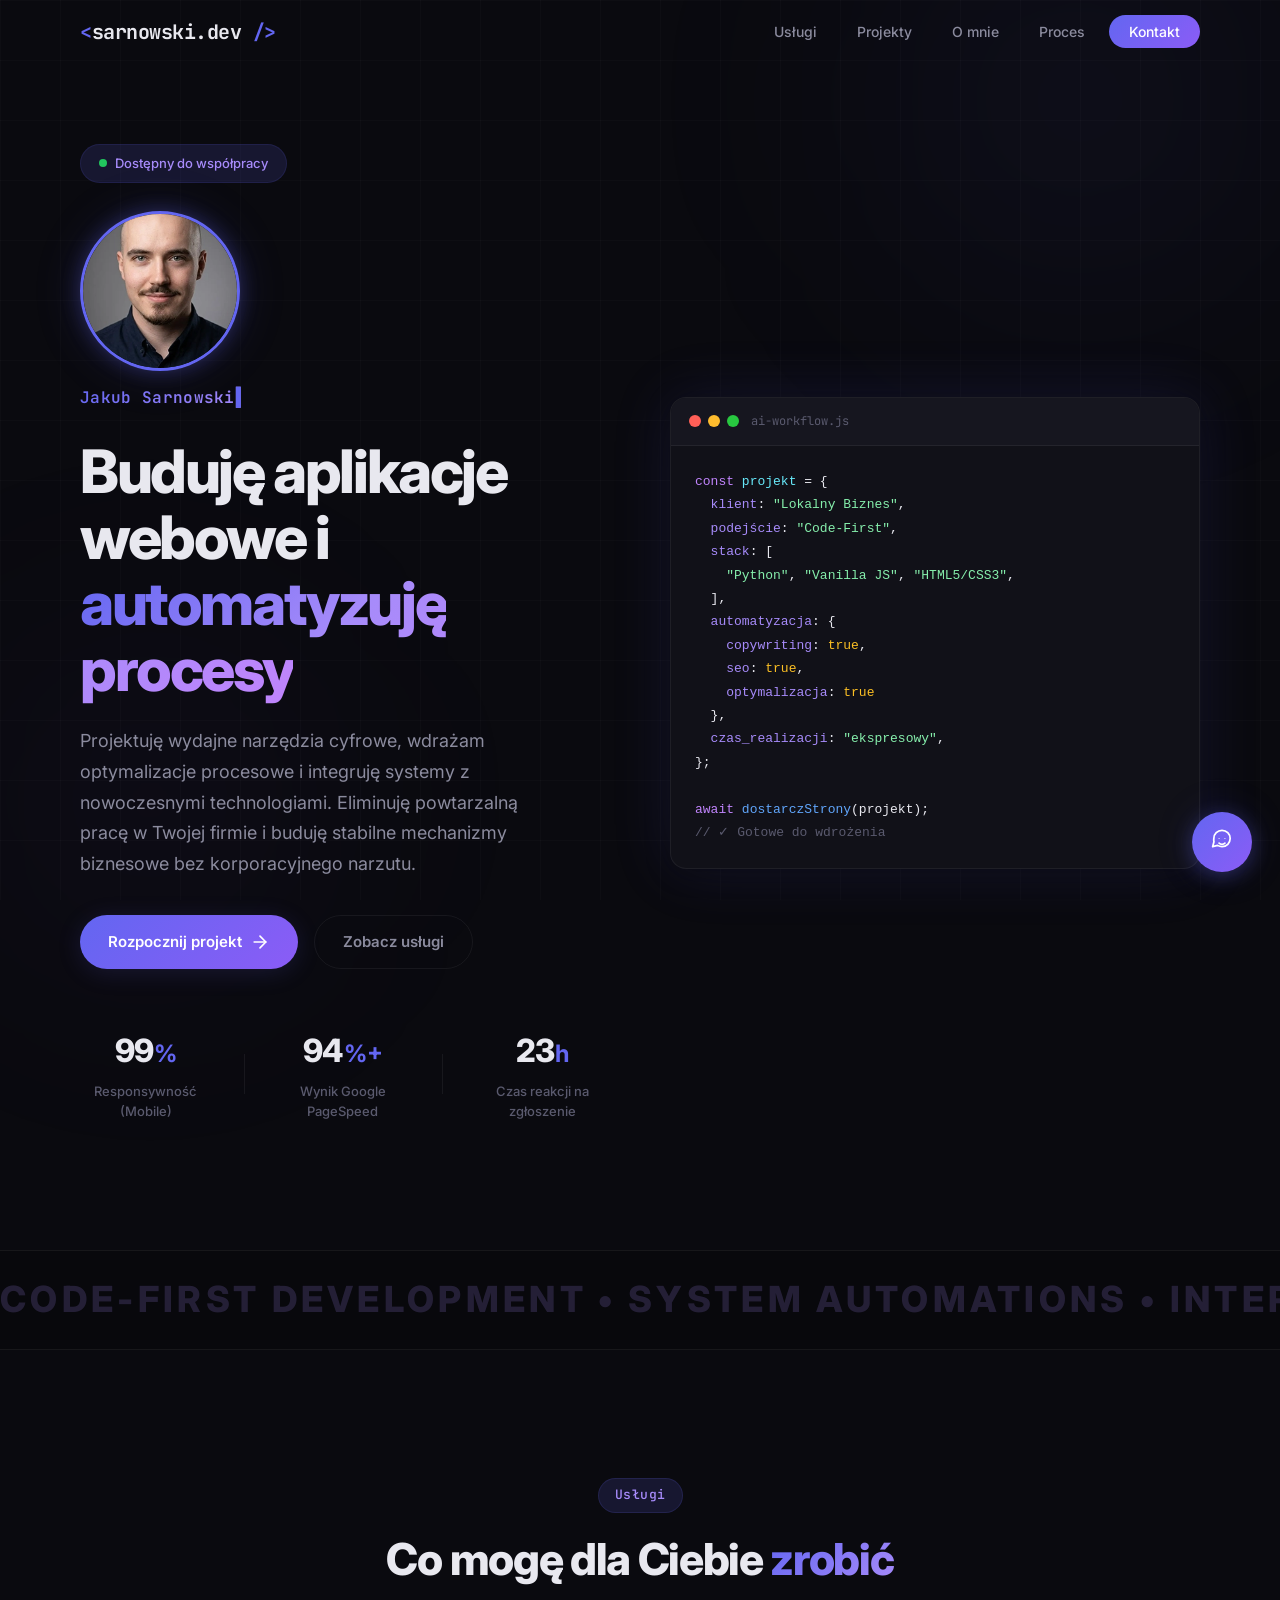
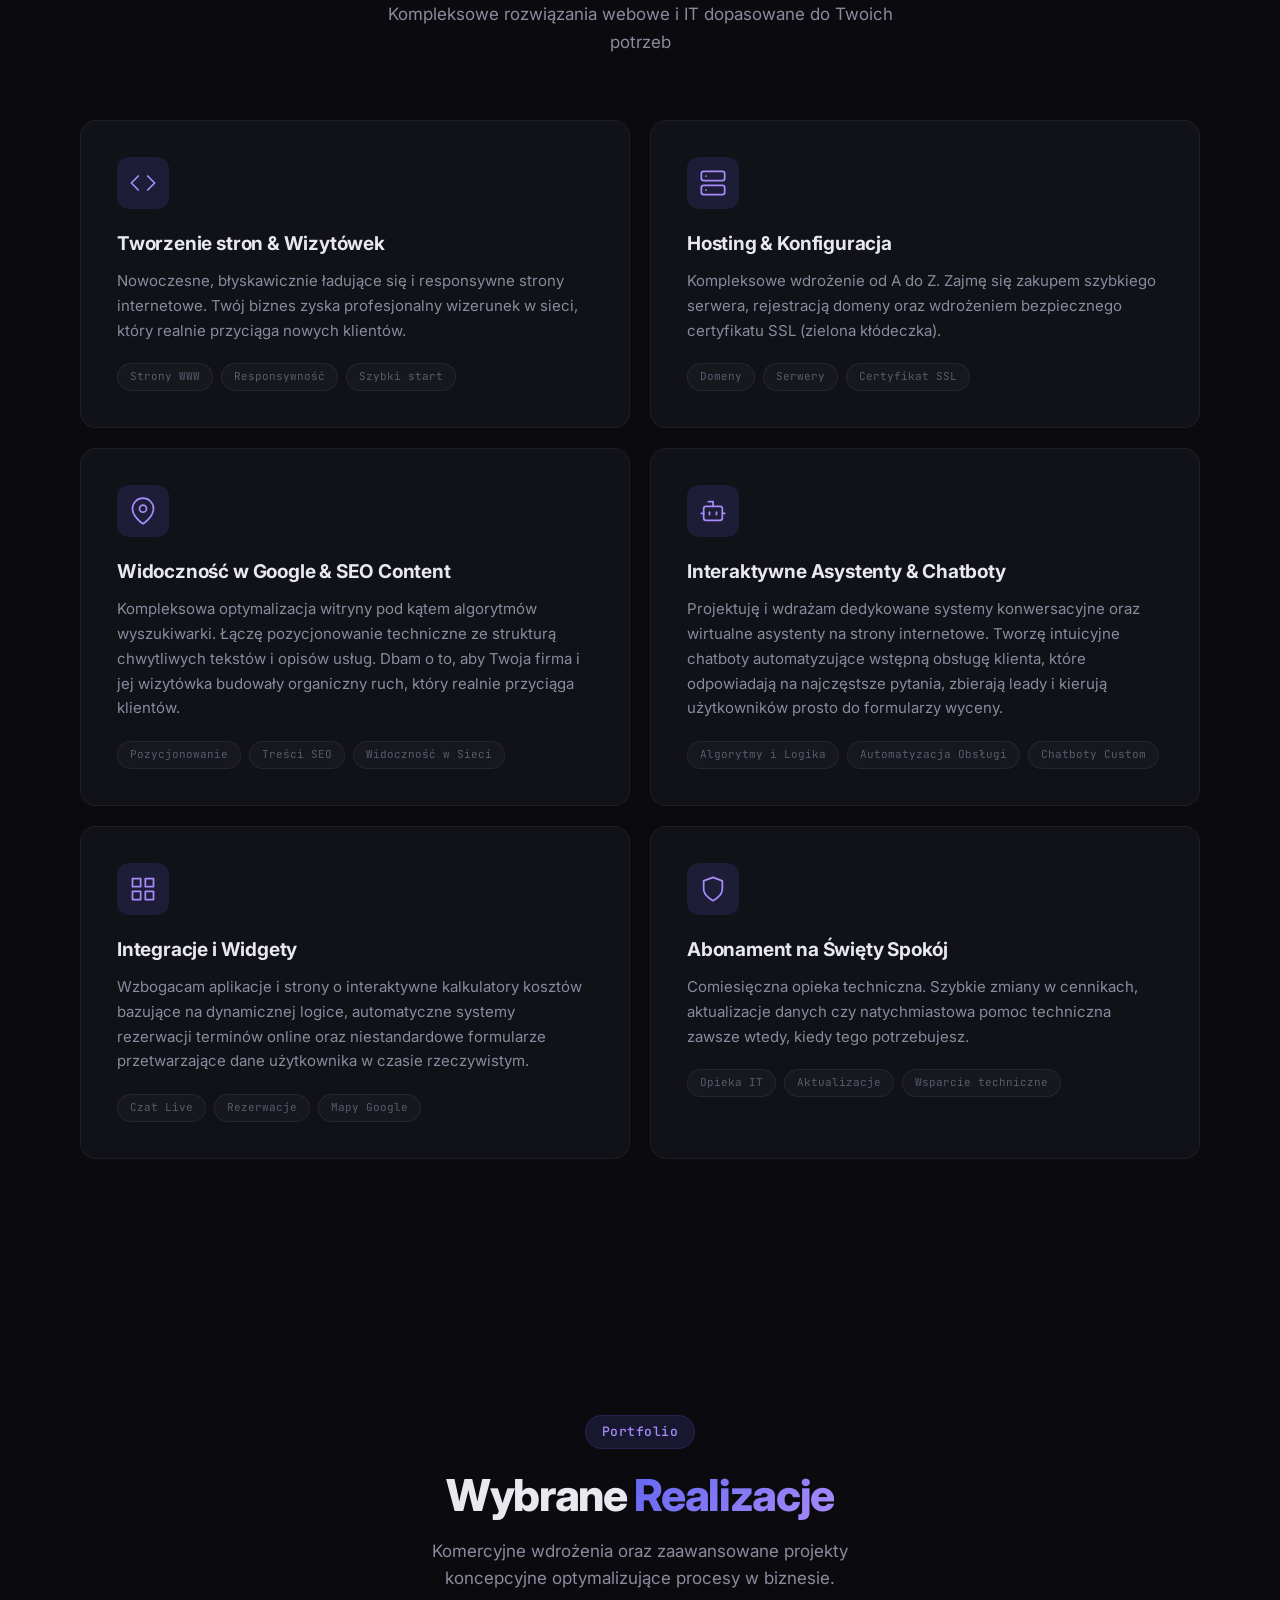
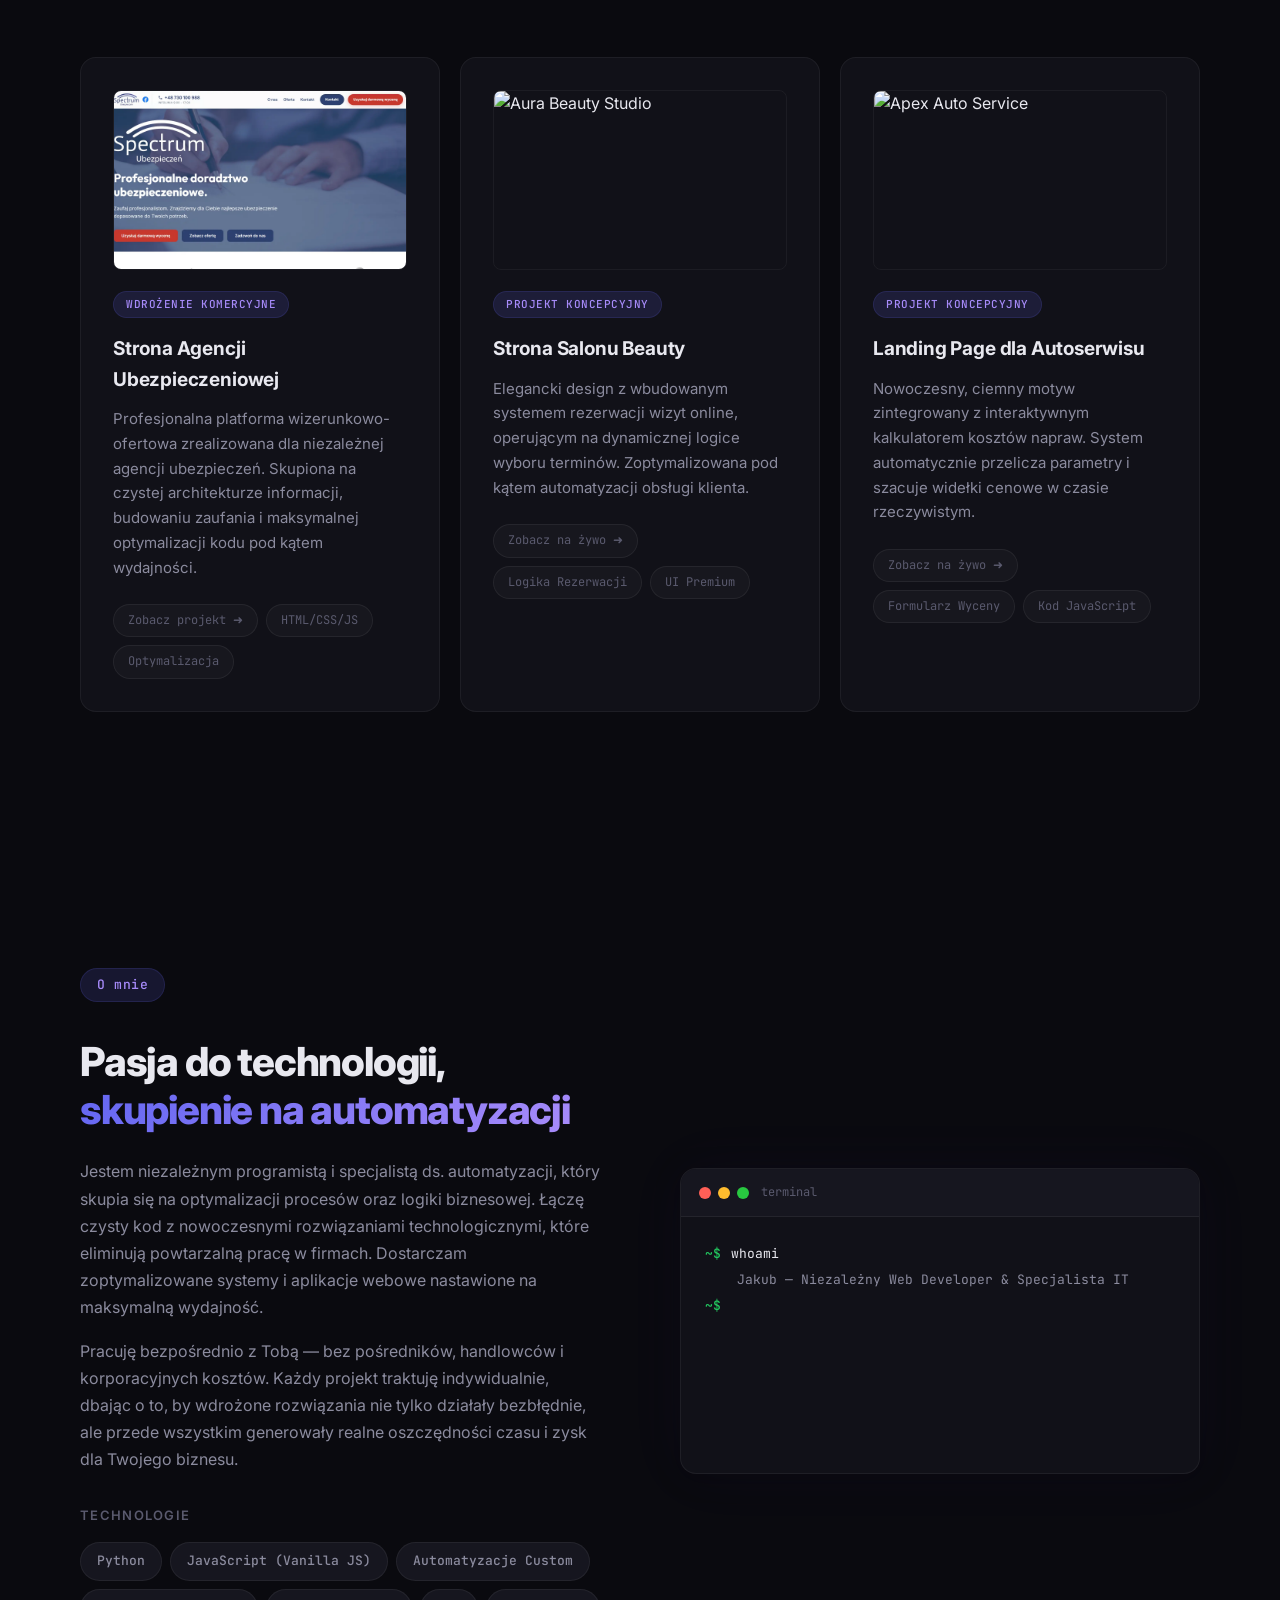
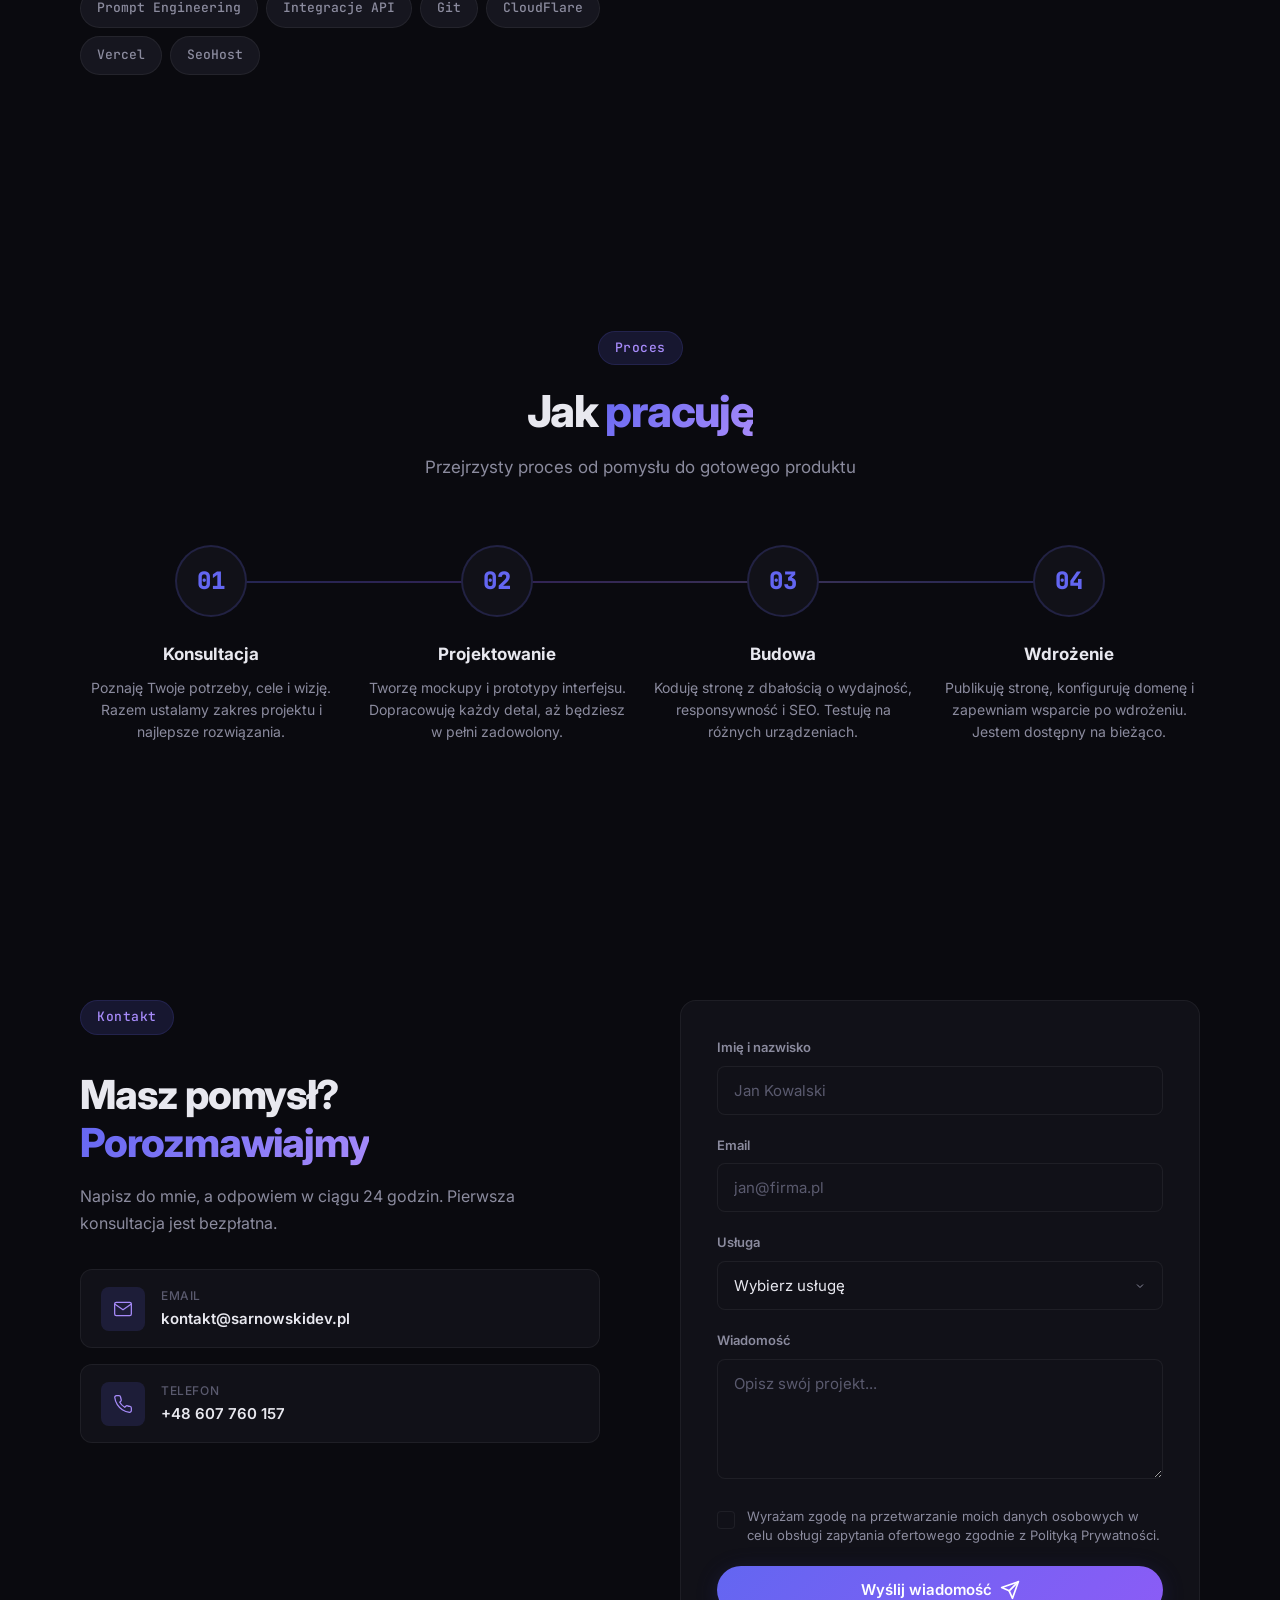
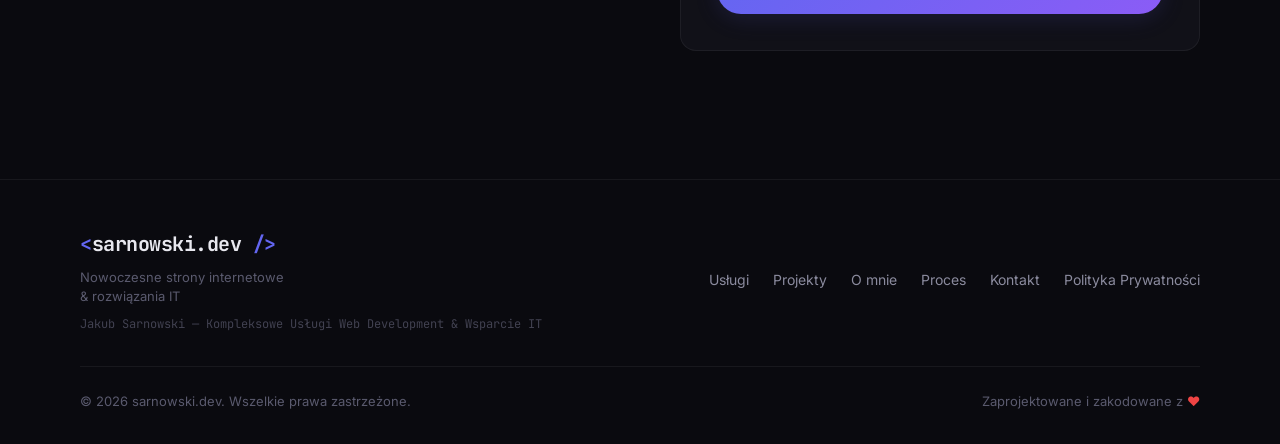
==== commit 1da44aad: "responsivity mobile v4" ====
--- a/index.html
+++ b/index.html
@@ -72,7 +72,7 @@
                     </div>
                     <div class="hero__profile" data-animate="fade-up" data-delay="50">
                         <img src="photo_of_me_1.webp" alt="Jakub — Web Developer" class="hero__profile-img" width="160" height="160">
-                        <span class="hero__profile-name" id="profileTyping"></span>
+                        <span class="hero__profile-name visible done" id="profileTyping">Jakub Sarnowski</span>
                     </div>
                     <h1 class="hero__title" data-animate="fade-up" data-delay="100">
                         Buduję aplikacje webowe i <span class="hero__title-gradient">automatyzuję procesy</span>
--- a/style.css
+++ b/style.css
@@ -1038,7 +1038,9 @@
     -webkit-text-fill-color: transparent;
     background-clip: text;
     letter-spacing: 0.02em;
-    min-height: 1.4em;
+    min-height: 24px;
+    min-width: 140px;
+    display: inline-block;
     opacity: 0;
     transform: translateY(4px);
     transition: opacity 0.3s var(--ease-out), transform 0.3s var(--ease-out);
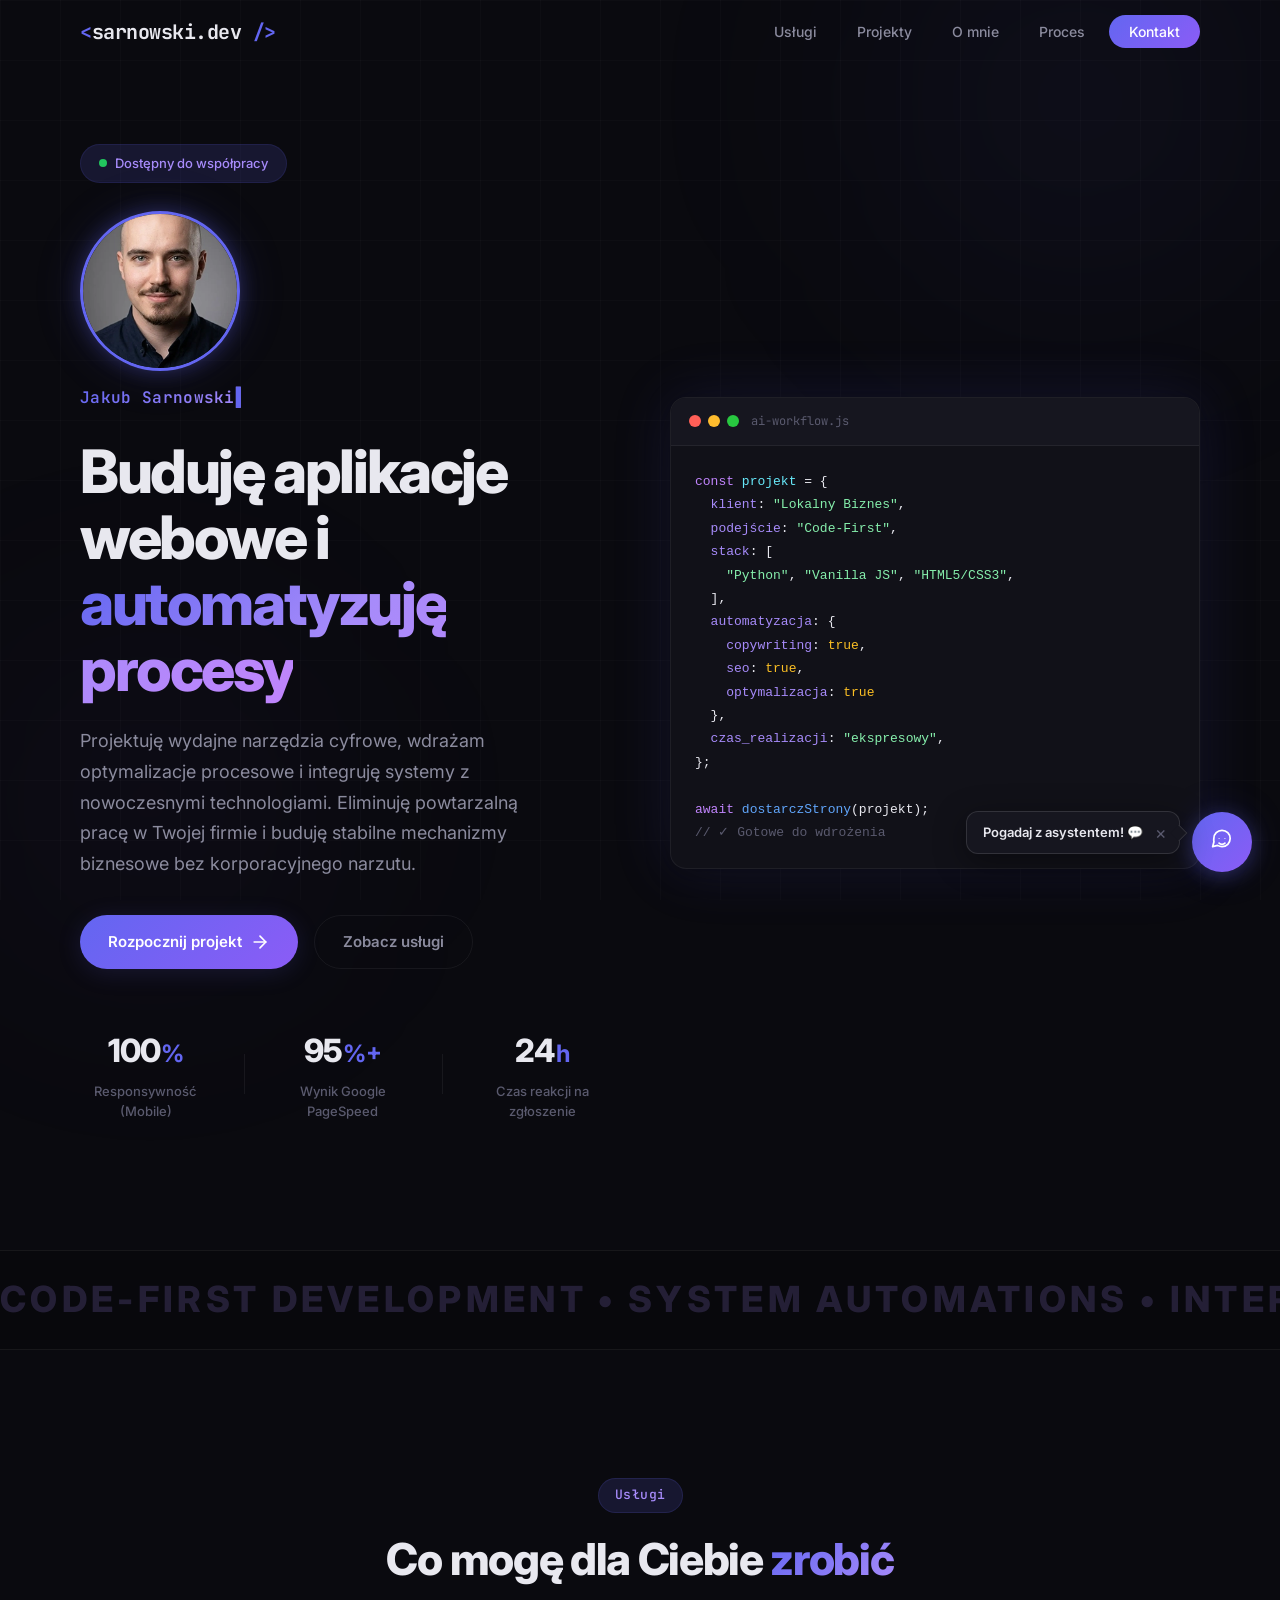
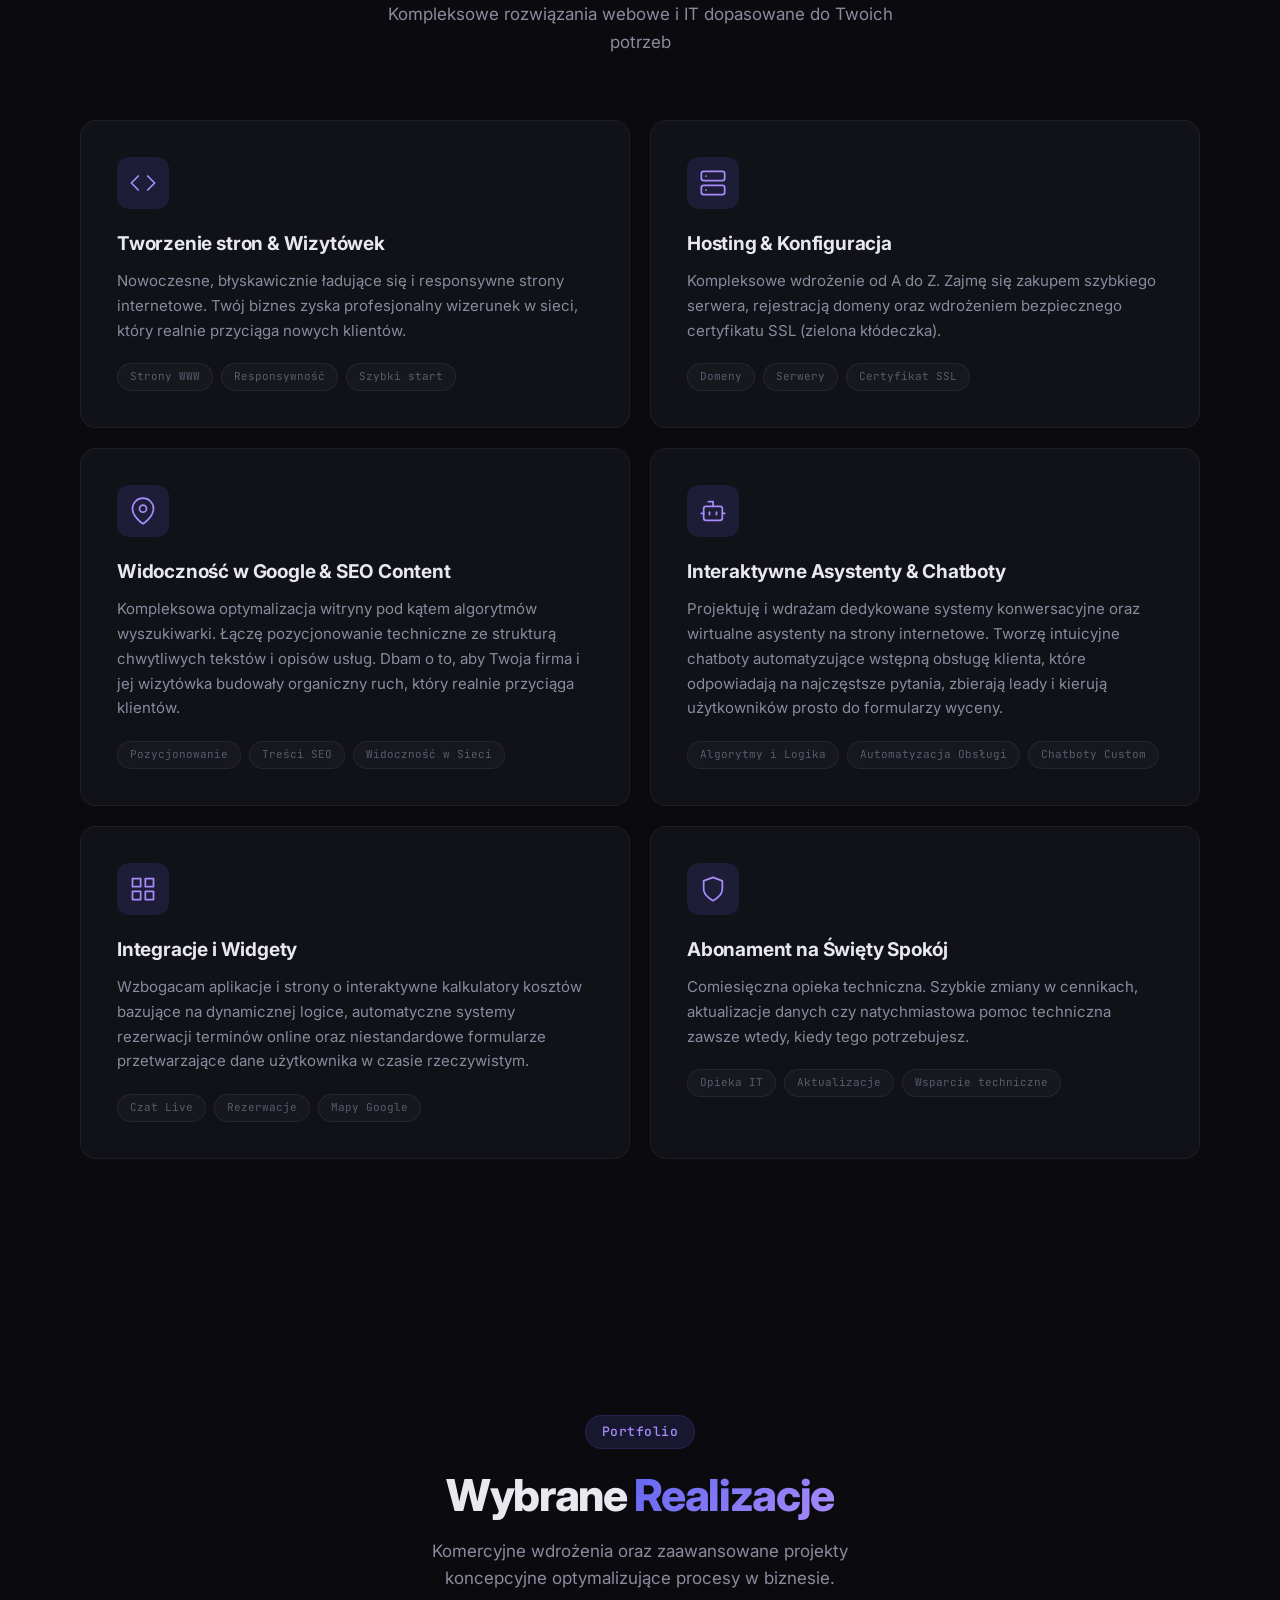
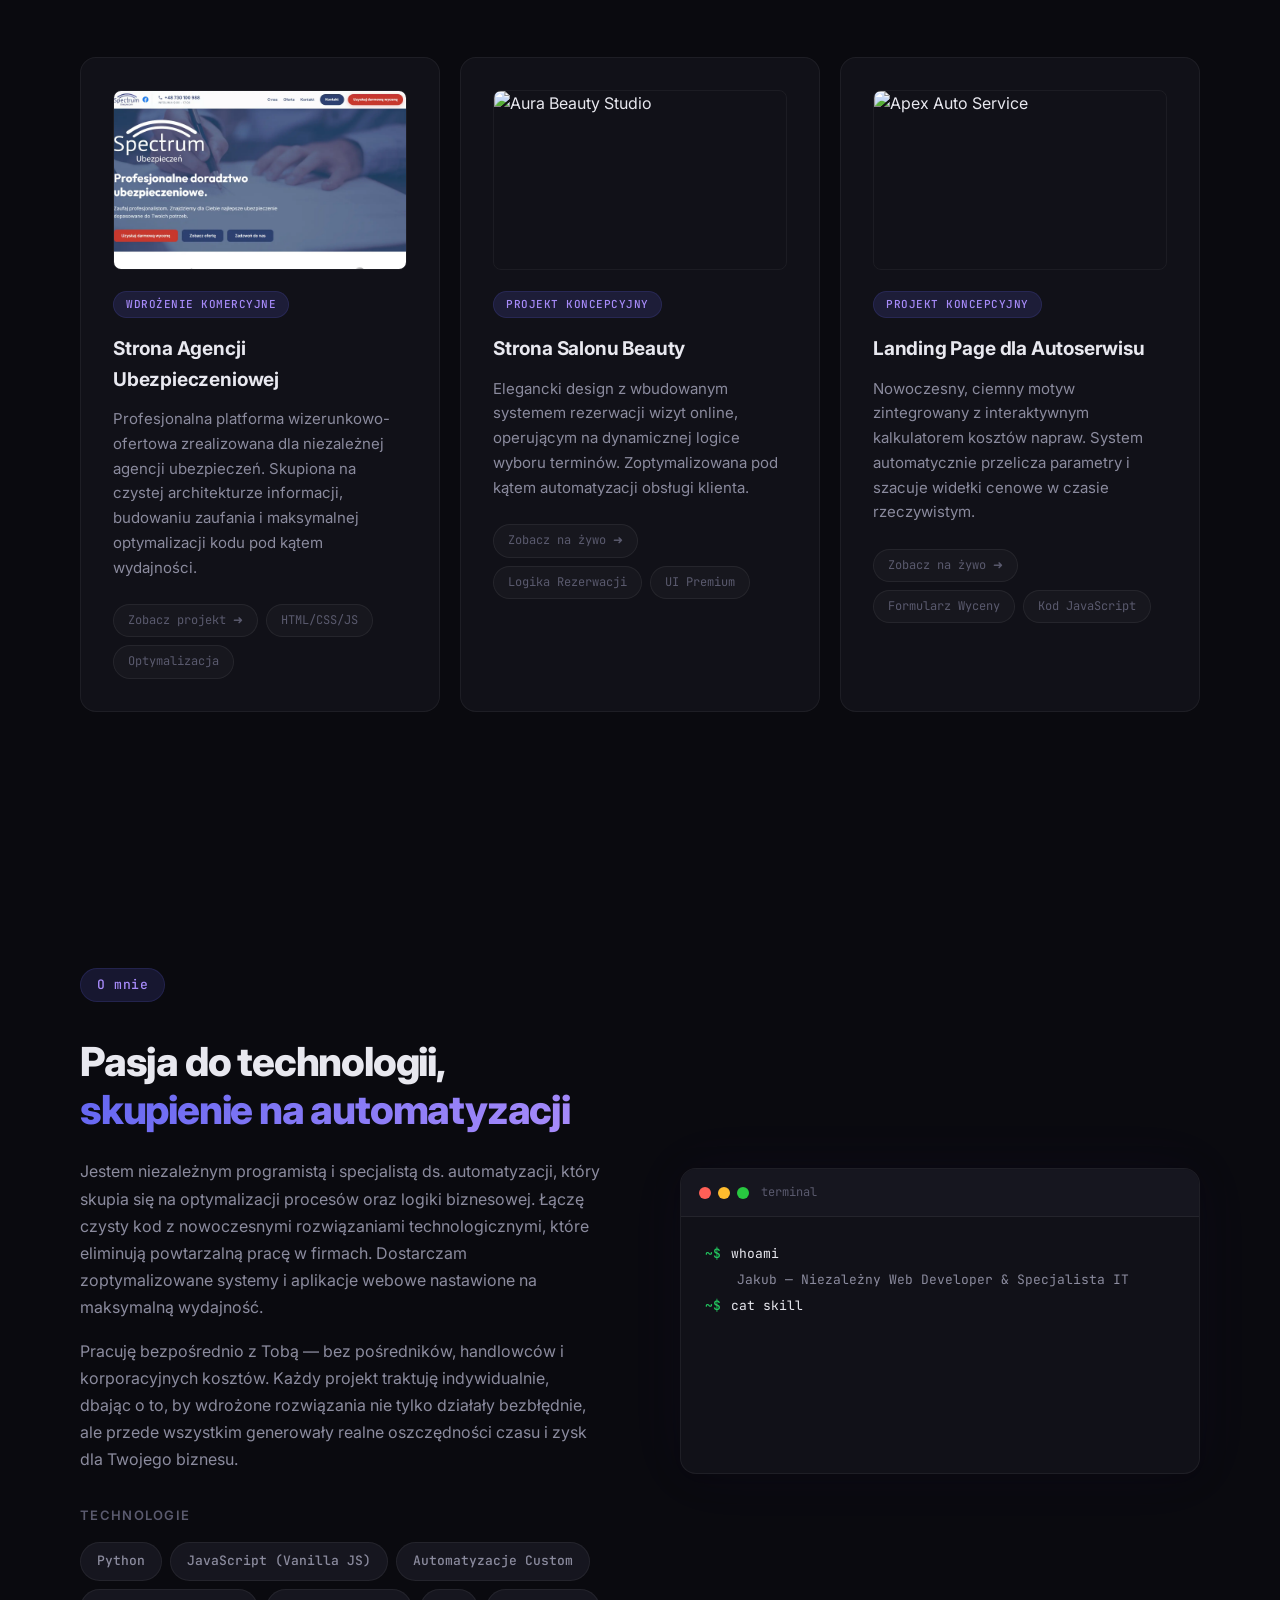
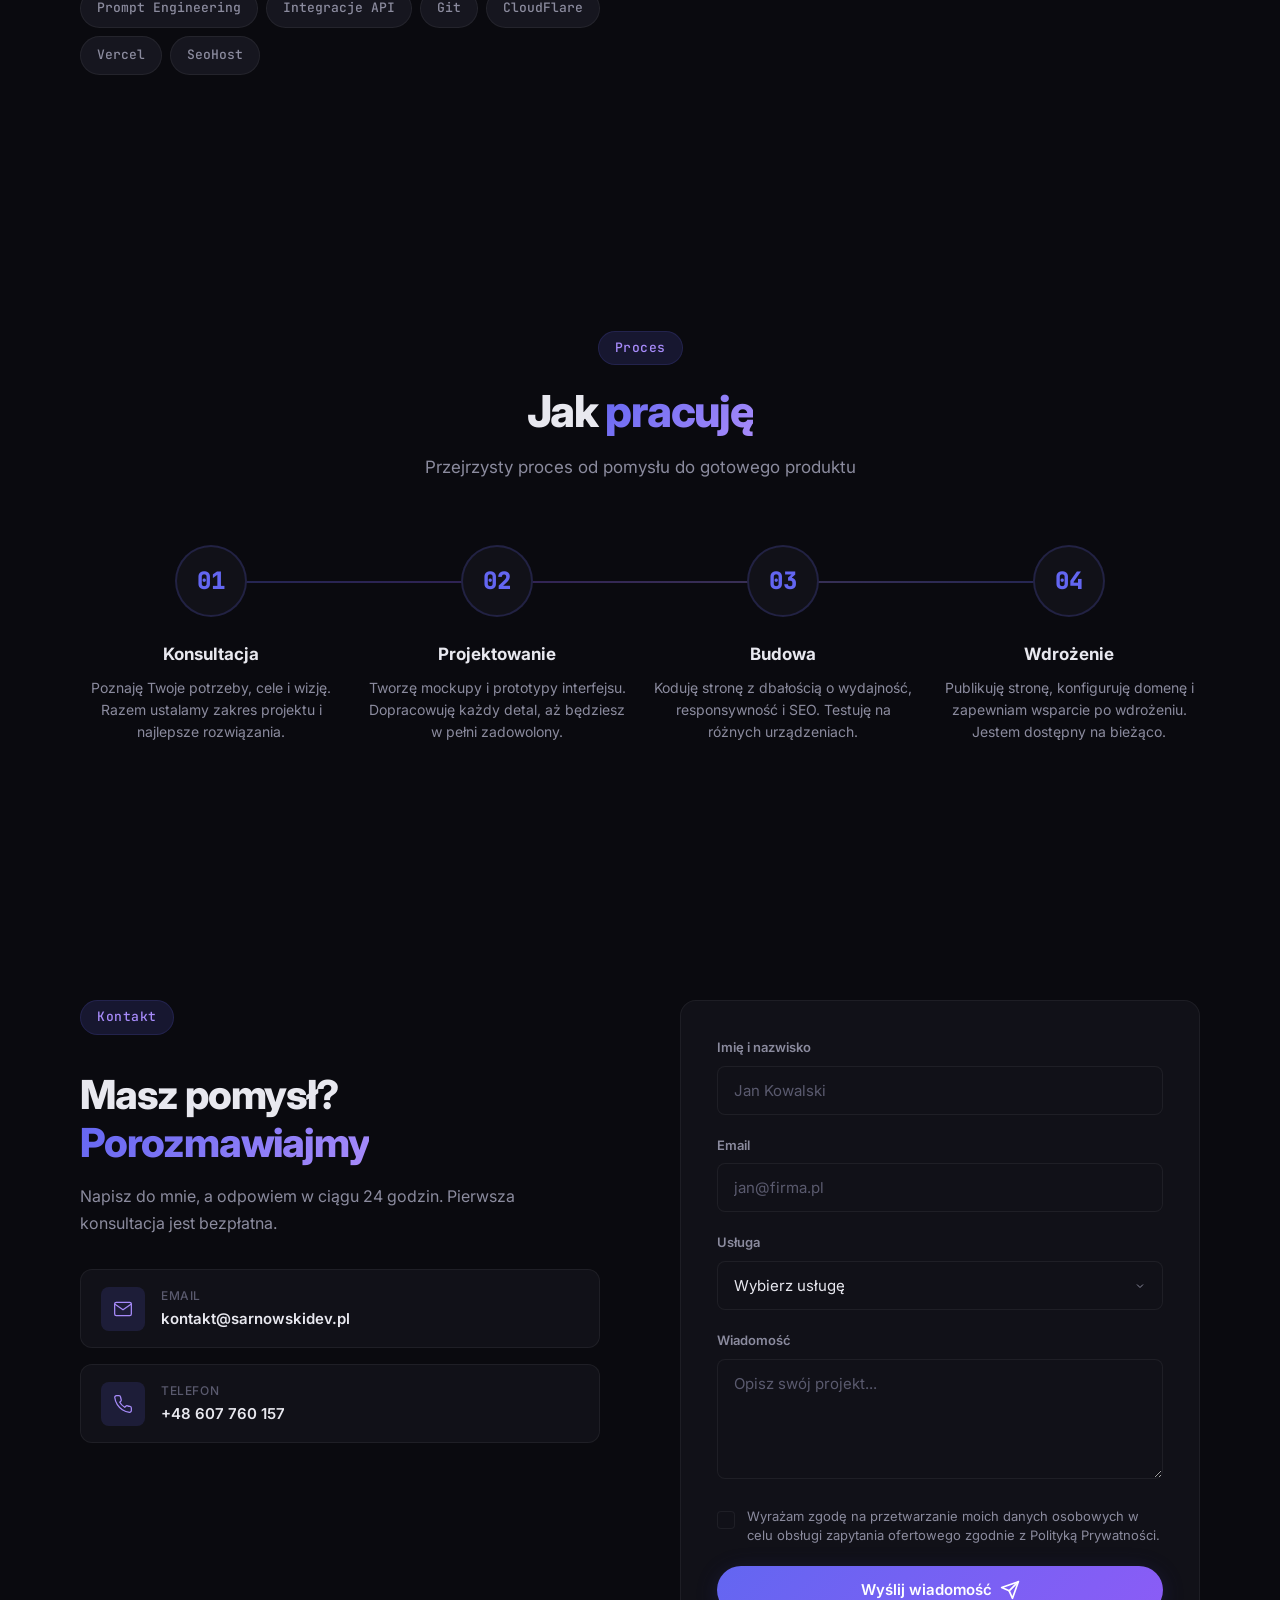
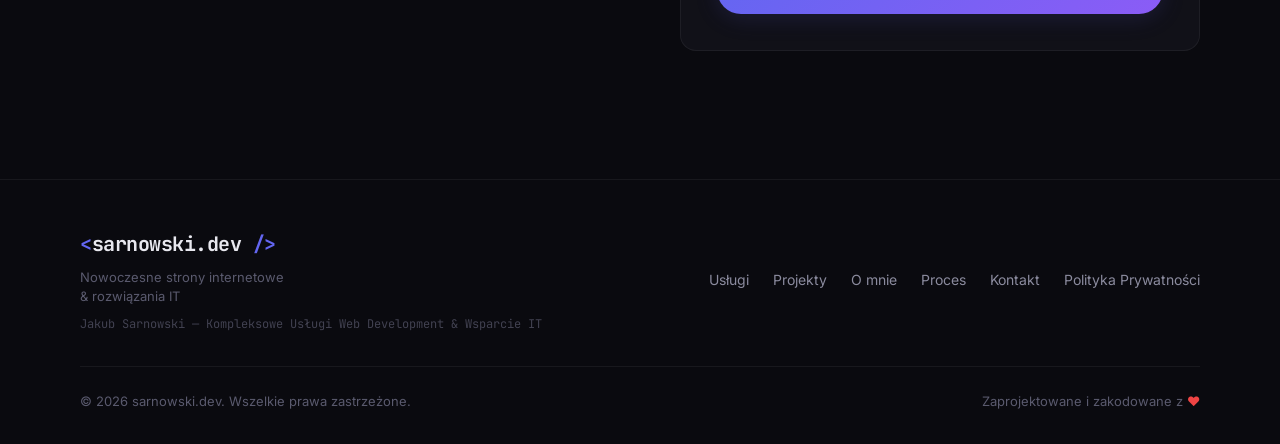
==== commit 1a643865: "responsivity mobile v5" ====
--- a/index.html
+++ b/index.html
@@ -3,7 +3,7 @@
 
 <head>
     <meta charset="UTF-8">
-    <meta name="viewport" content="width=device-width, initial-scale=1.0">
+    <meta name="viewport" content="width=device-width, initial-scale=1.0, maximum-scale=1.0, user-scalable=no">
     <meta name="description"
         content="Profesjonalne tworzenie stron internetowych, obsługa IT i wsparcie techniczne. Nowoczesne rozwiązania webowe dla Twojego biznesu.">
     <meta name="keywords"
--- a/style.css
+++ b/style.css
@@ -57,6 +57,7 @@
     scroll-behavior: smooth;
     scroll-padding-top: 80px;
     overflow-x: hidden;
+    max-width: 100vw;
 }
 
 body {
@@ -66,6 +67,7 @@
     line-height: 1.6;
     overflow-x: hidden;
     width: 100%;
+    max-width: 100vw;
     -webkit-font-smoothing: antialiased;
     -moz-osx-font-smoothing: grayscale;
     user-select: none;
@@ -662,7 +664,8 @@
 }
 
 .code-window__body pre {
-    white-space: pre;
+    white-space: pre-wrap;
+    word-break: break-word;
 }
 
 .code--keyword {
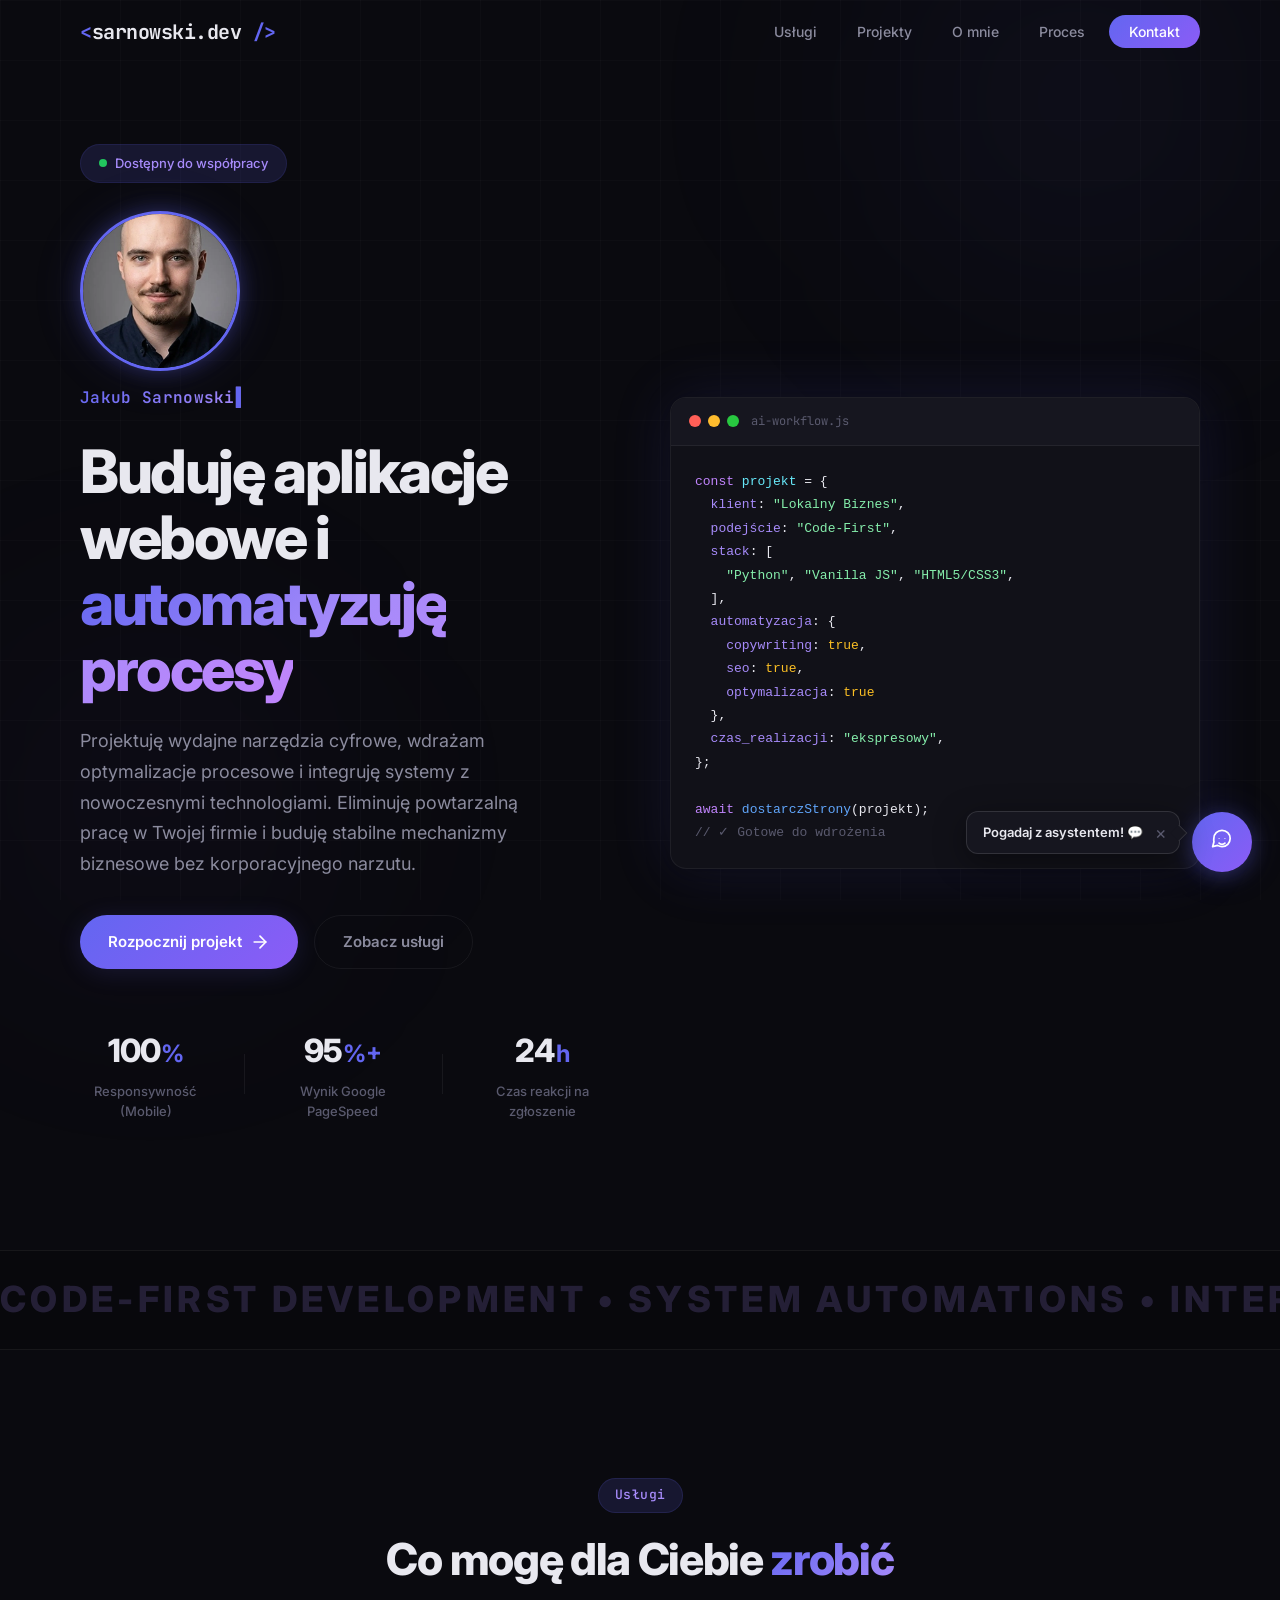
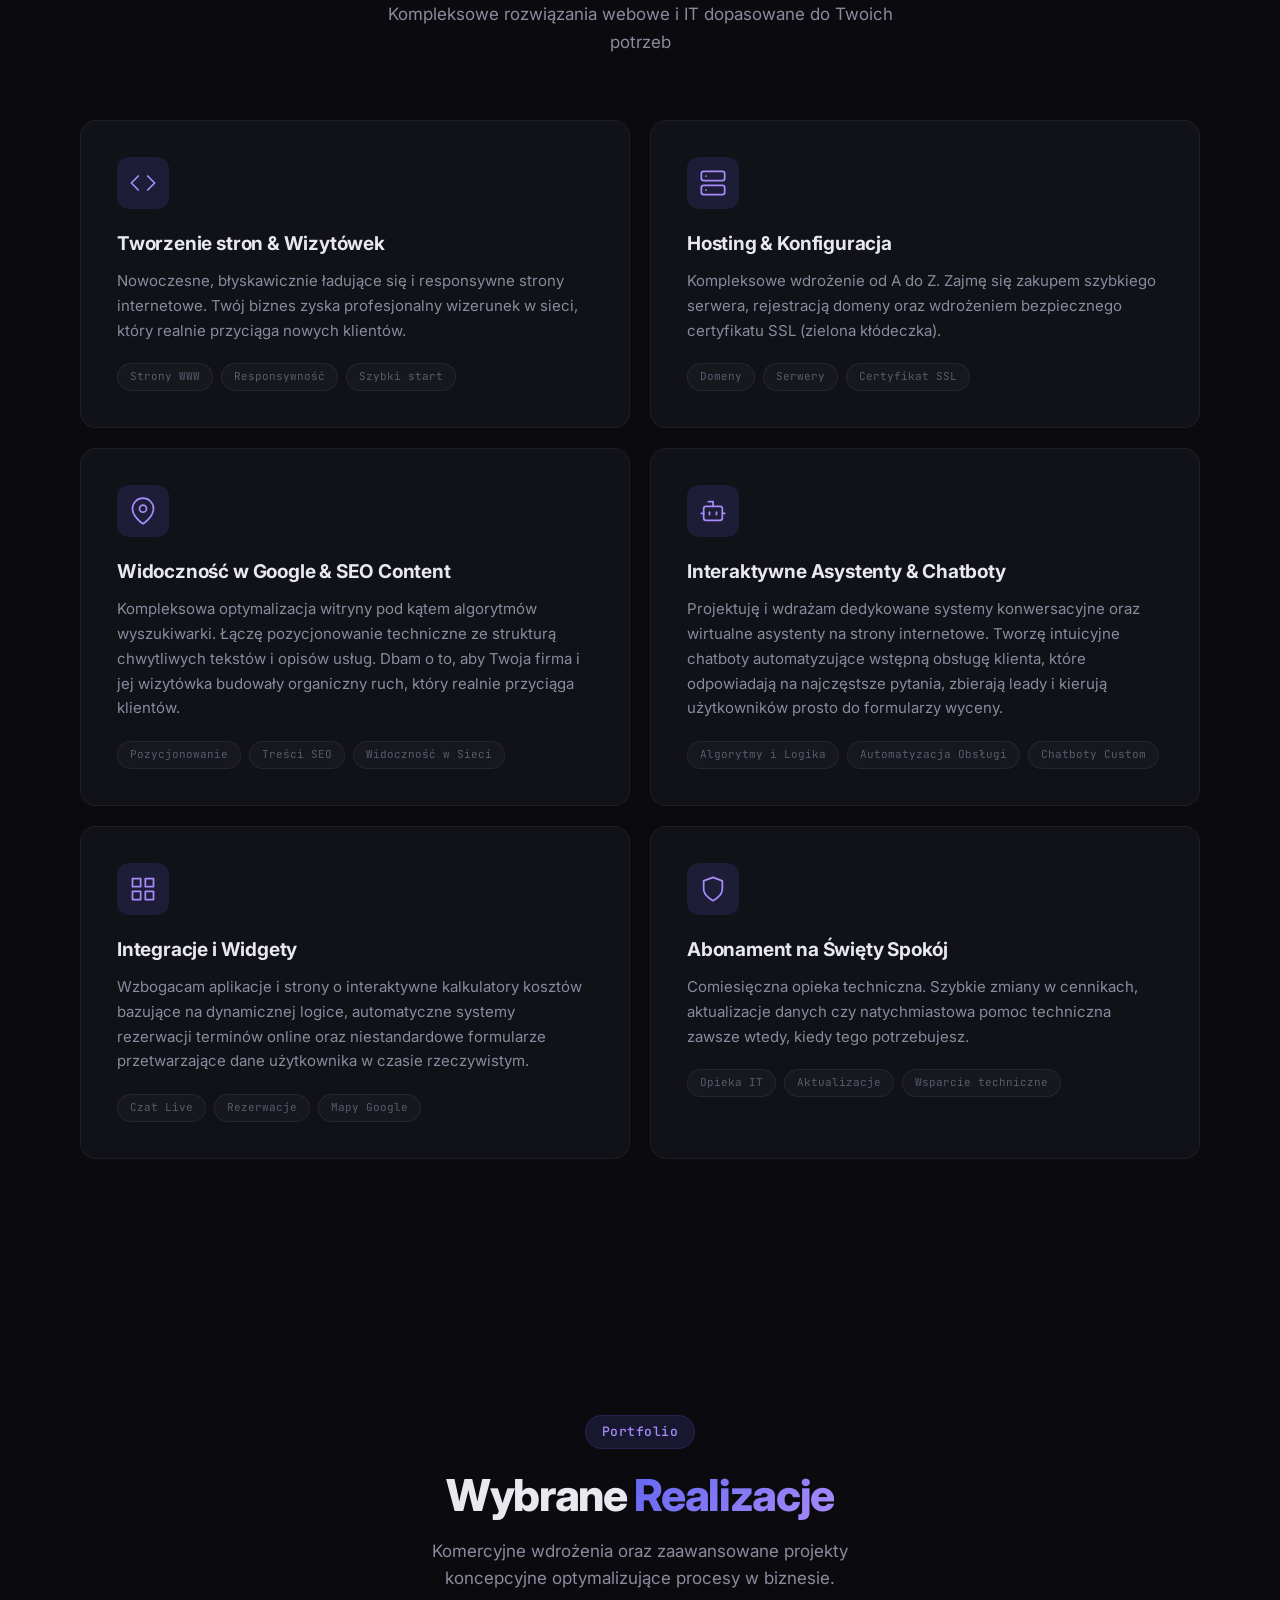
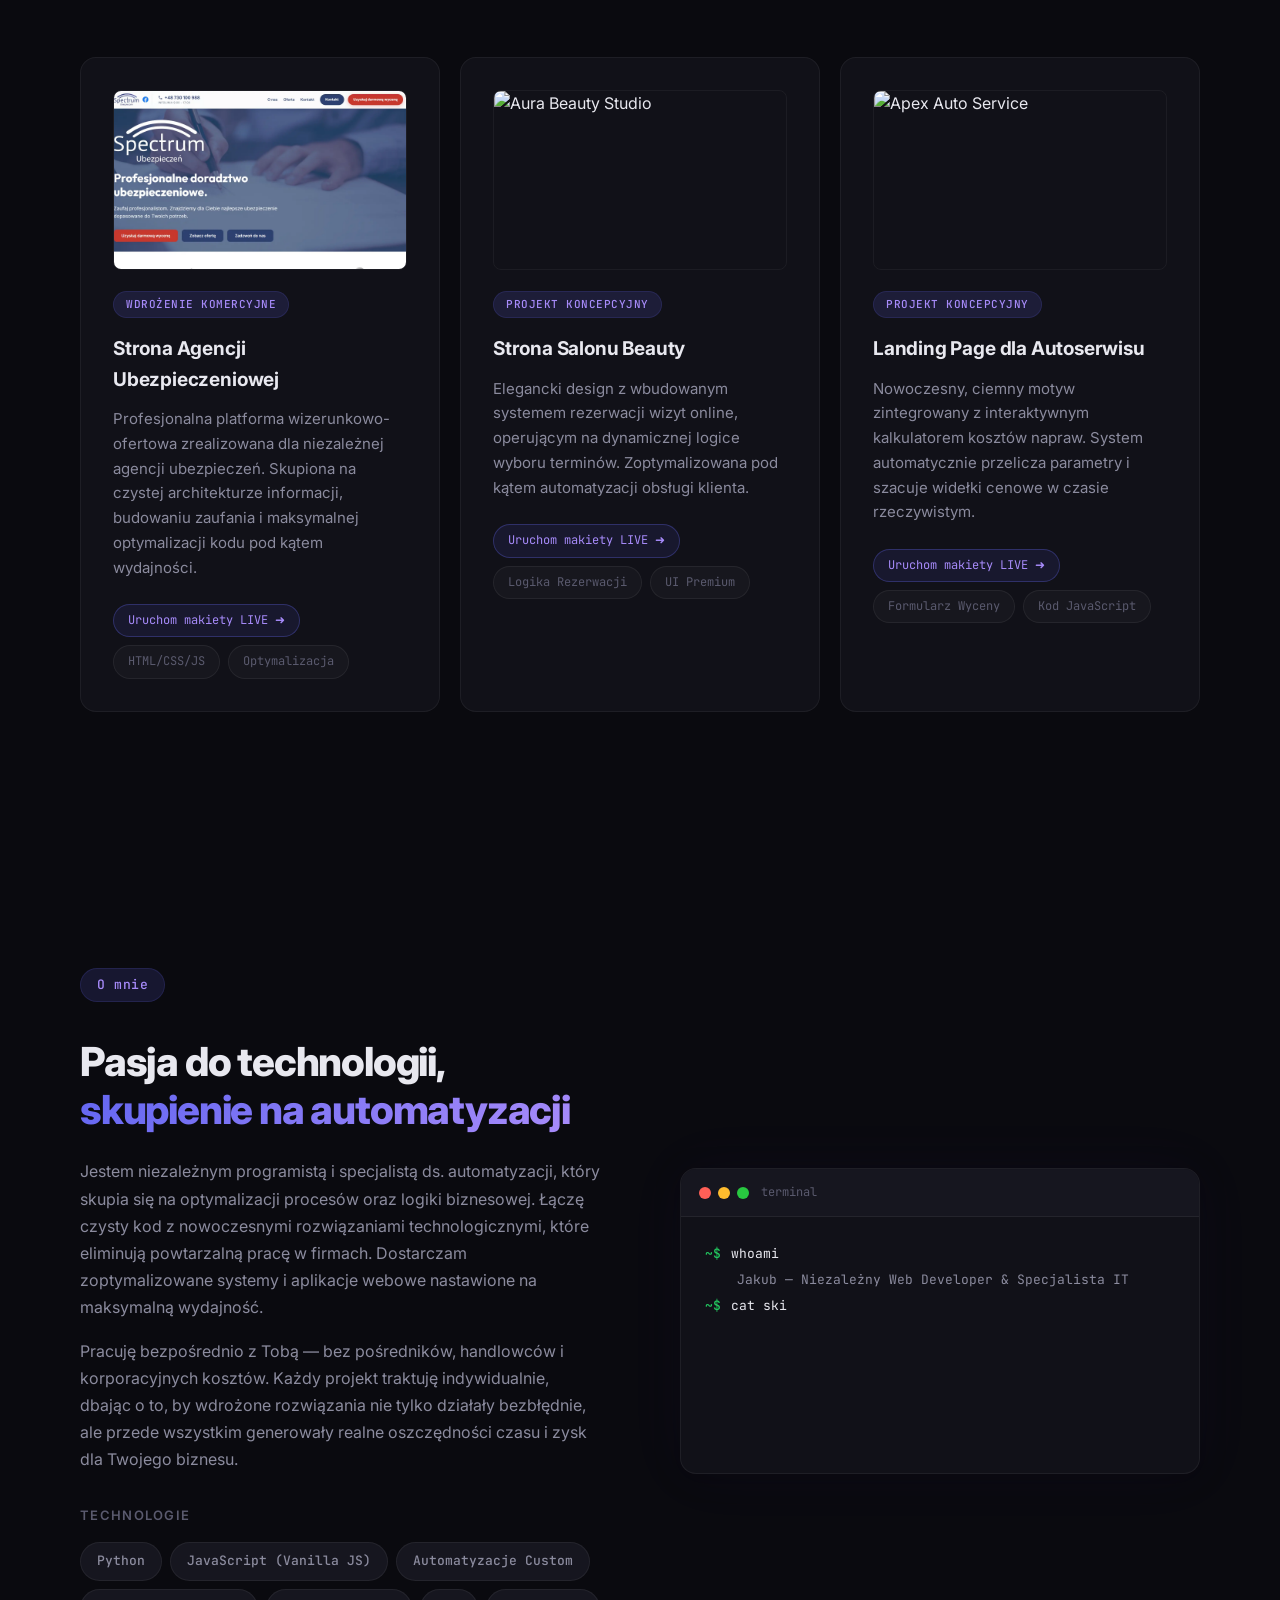
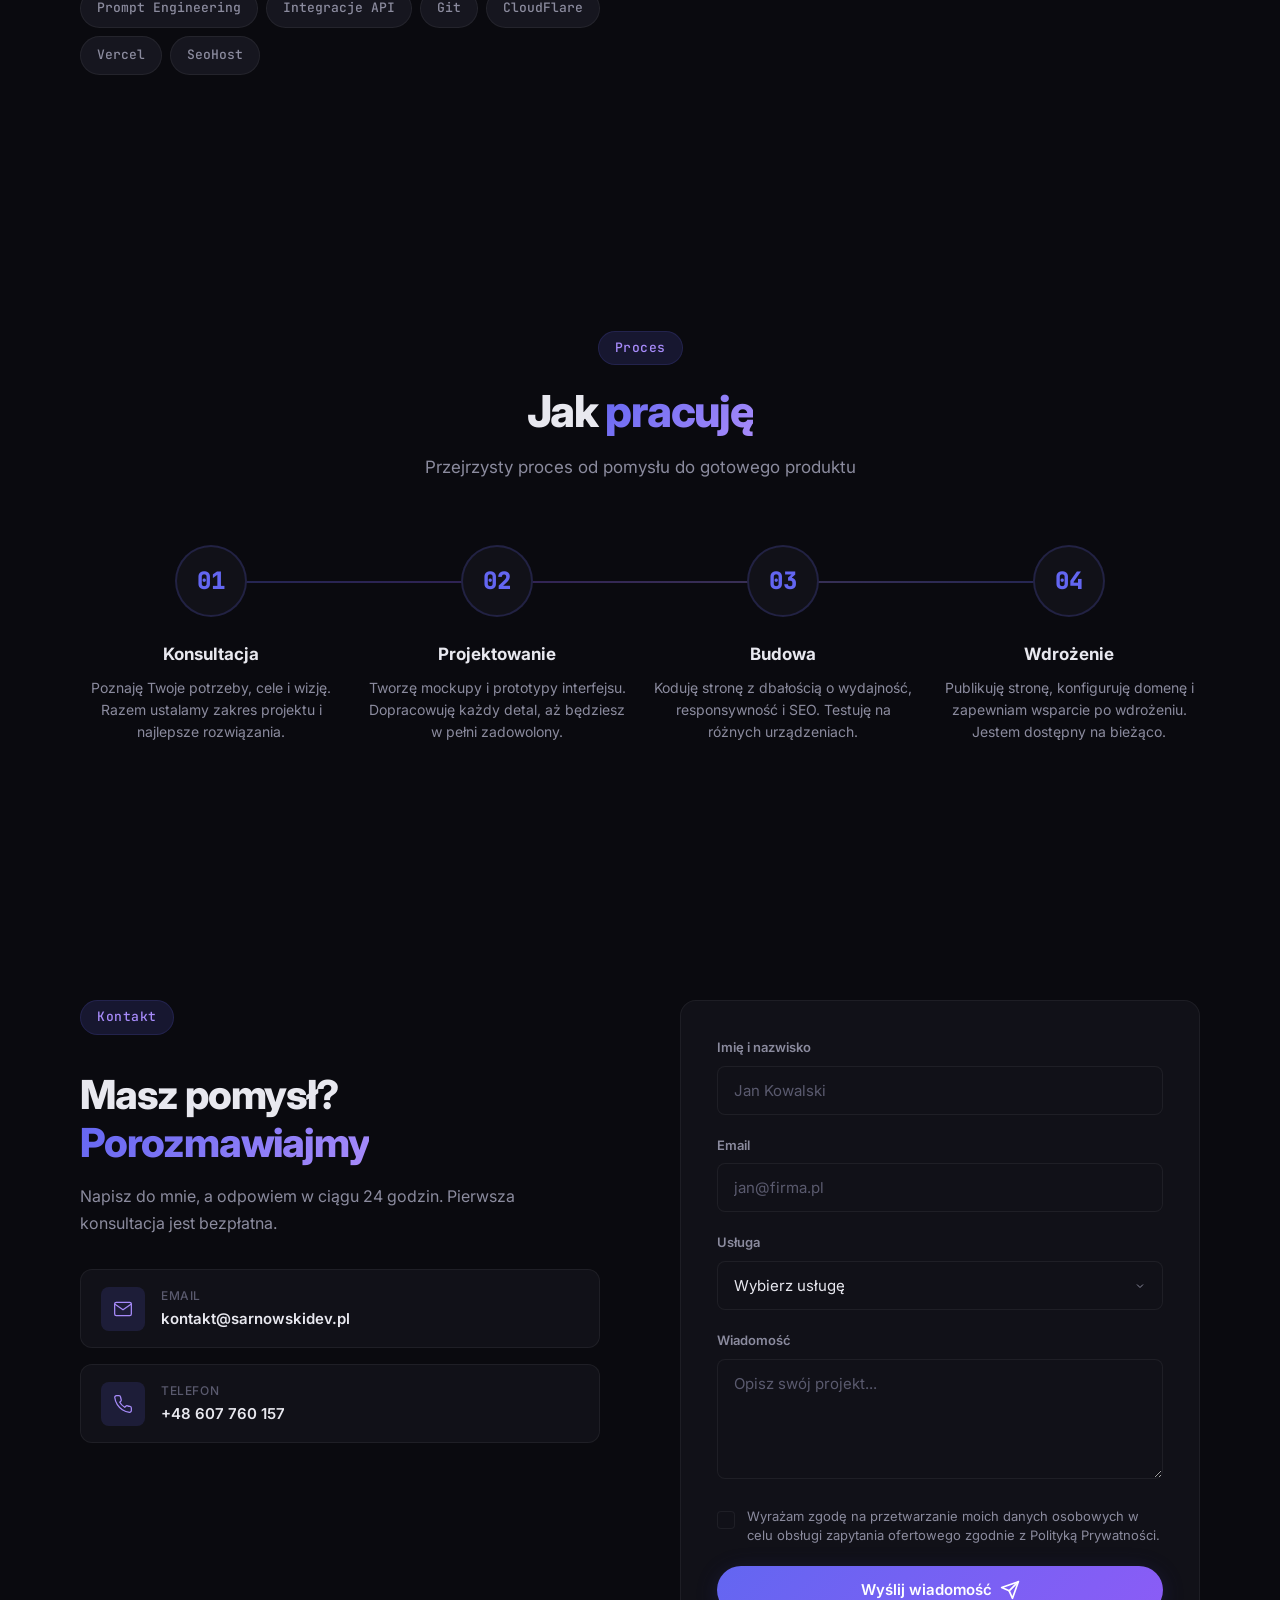
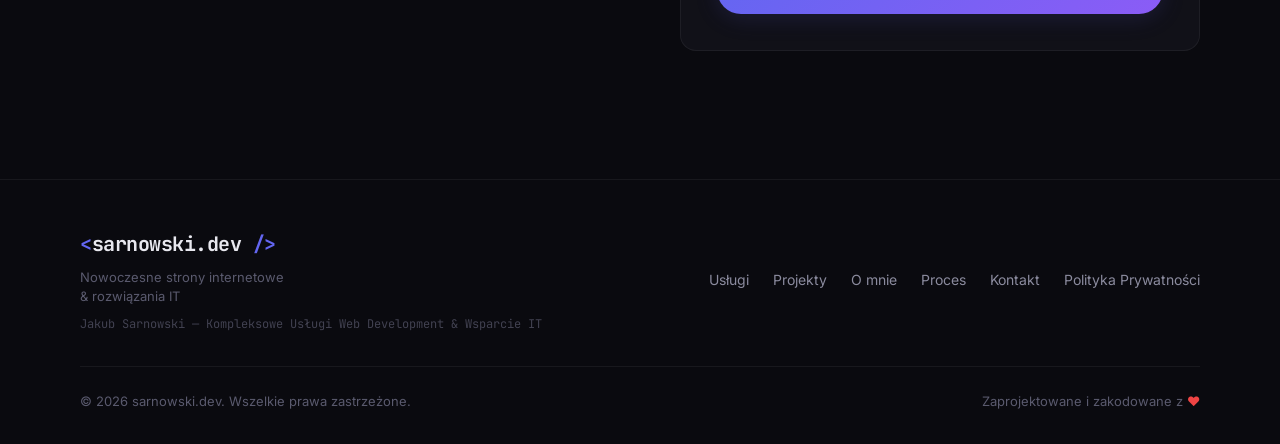
==== commit 995d300f: "responsivity mobile hopefully final" ====
--- a/index.html
+++ b/index.html
@@ -316,7 +316,7 @@
                             niezależnej agencji ubezpieczeń. Skupiona na czystej architekturze informacji, budowaniu
                             zaufania i maksymalnej optymalizacji kodu pod kątem wydajności.</p>
                         <ul class="project-card__tags">
-                            <li>Zobacz projekt ➜</li>
+                            <li class="project-tag-cta">Uruchom makiety LIVE ➜</li>
                             <li>HTML/CSS/JS</li>
                             <li>Optymalizacja</li>
                         </ul>
@@ -332,7 +332,7 @@
                             operującym na dynamicznej logice wyboru terminów. Zoptymalizowana pod kątem automatyzacji
                             obsługi klienta.</p>
                         <ul class="project-card__tags">
-                            <li>Zobacz na żywo ➜</li>
+                            <li class="project-tag-cta">Uruchom makiety LIVE ➜</li>
                             <li>Logika Rezerwacji</li>
                             <li>UI Premium</li>
                         </ul>
@@ -348,7 +348,7 @@
                             kosztów napraw. System automatycznie przelicza parametry i szacuje widełki cenowe w czasie
                             rzeczywistym.</p>
                         <ul class="project-card__tags">
-                            <li>Zobacz na żywo ➜</li>
+                            <li class="project-tag-cta">Uruchom makiety LIVE ➜</li>
                             <li>Formularz Wyceny</li>
                             <li>Kod JavaScript</li>
                         </ul>
@@ -406,7 +406,7 @@
                             <div class="terminal__body">
                                 <div class="terminal__line" data-line="1">
                                     <span class="terminal__prompt">~$</span>
-                                    <span class="terminal__text terminal__typing" data-text="whoami"></span>
+                                    <span class="terminal__text terminal__typing" data-text="whoami">whoami</span>
                                 </div>
                                 <div class="terminal__line terminal__output" data-line="2">
                                     <span class="terminal__result">Jakub — Niezależny Web Developer & Specjalista
@@ -414,7 +414,7 @@
                                 </div>
                                 <div class="terminal__line" data-line="3">
                                     <span class="terminal__prompt">~$</span>
-                                    <span class="terminal__text terminal__typing" data-text="cat skills.txt"></span>
+                                    <span class="terminal__text terminal__typing" data-text="cat skills.txt">cat skills.txt</span>
                                 </div>
                                 <div class="terminal__line terminal__output" data-line="4">
                                     <span class="terminal__result">→ Python Automation Scripts</span>
@@ -428,7 +428,7 @@
                                 <div class="terminal__line" data-line="7">
                                     <span class="terminal__prompt">~$</span>
                                     <span class="terminal__text terminal__typing"
-                                        data-text="echo 'Gotowy do współpracy!'"></span>
+                                        data-text="echo 'Gotowy do współpracy!'">echo 'Gotowy do współpracy!'</span>
                                 </div>
                                 <div class="terminal__line terminal__output" data-line="8">
                                     <span class="terminal__result terminal__result--highlight">Gotowy do współpracy!
--- a/style.css
+++ b/style.css
@@ -954,6 +954,19 @@
     color: var(--text-secondary);
 }
 
+.project-tag-cta {
+    color: var(--accent-end) !important;
+    border-color: rgba(99, 102, 241, 0.3) !important;
+    background: rgba(99, 102, 241, 0.1) !important;
+}
+
+.project-card:hover .project-tag-cta {
+    background: linear-gradient(135deg, var(--accent-start), var(--accent-mid)) !important;
+    color: white !important;
+    border-color: transparent !important;
+    box-shadow: 0 4px 12px rgba(99, 102, 241, 0.2);
+}
+
 /* ============================================
    ABOUT
    ============================================ */
@@ -1610,6 +1623,13 @@
 }
 
 @media (max-width: 768px) {
+    .bg-glow, .bg-grid, .hero-noise {
+        display: none !important;
+    }
+    body {
+        background-color: #0a0a0c !important; /* Czyste, głębokie, jednolite tło */
+    }
+
     .nav__links {
         display: none;
     }
@@ -2390,34 +2410,127 @@
         transition: none !important;
         animation: none !important;
     }
+
+    .terminal__line {
+        opacity: 1 !important;
+        transform: none !important;
+    }
+
+    .project-tag-cta {
+        background: linear-gradient(135deg, var(--accent-start), var(--accent-mid)) !important;
+        color: white !important;
+        border-color: transparent !important;
+        box-shadow: 0 4px 12px rgba(99, 102, 241, 0.3) !important;
+    }
 }
 
 @media (max-width: 768px) {
-
+    /* 1. CAŁKOWITY RESET POZYCJONOWANIA HERO NA MOBILE */
+    .hero,
+    .hero__content,
+    .hero__visual,
+    .hero__stats {
+        position: static !important;
+        margin-top: 0 !important;
+        margin-bottom: 0 !important;
+        margin-left: 0 !important;
+        margin-right: 0 !important;
+        height: auto !important;
+        min-height: initial !important;
+        width: 100% !important;
+        max-width: 100% !important;
+        transform: none !important;
+    }
+
+    /* 2. WDROŻENIE NATURALNEGO FLOW (FLEXBOX) */
+    .hero {
+        padding-top: 100px !important; /* Bezpieczny odstęp pod fixed navbar */
+        padding-bottom: 40px !important;
+        height: auto !important;
+        min-height: initial !important;
+        display: block !important;
+        position: relative !important; /* Dla ewentualnych pozycjonowanych teł w sekcji */
+    }
+
+    .hero .container {
+        display: block !important;
+        width: 100% !important;
+        padding-left: 20px !important;
+        padding-right: 20px !important;
+        box-sizing: border-box !important;
+    }
+
+    .hero__content {
+        display: flex !important;
+        flex-direction: column !important;
+        align-items: center !important;
+        text-align: center !important;
+        width: 100% !important;
+        max-width: 100% !important;
+    }
+
+    .hero__profile {
+        display: flex !important;
+        flex-direction: column !important;
+        align-items: center !important;
+        gap: 14px !important;
+    }
+
+    /* Upewnij się, że wizualne okno kodu (hero__visual) ląduje grzecznie na samym dole, pod statystykami */
+    .hero__visual {
+        margin-top: 40px !important;
+        width: 100% !important;
+        display: block !important;
+        position: static !important;
+        overflow: hidden;
+    }
+
+    .hero__code-window {
+        max-width: 100% !important;
+        box-sizing: border-box !important;
+    }
+
+    .code-window__body {
+        padding: 16px !important;
+    }
+
+    .hero__stats {
+        display: flex !important;
+        flex-direction: column !important;
+        gap: 16px !important;
+        margin-top: 32px !important;
+        width: 100% !important;
+    }
+
+    /* 3. USUNIĘCIE UKRYWANIA ELEMENTÓW */
+    .hero__profile-img,
+    .hero__title,
+    .hero__profile-name {
+        opacity: 1 !important;
+        visibility: visible !important;
+        transform: none !important;
+    }
+
+    .hero__profile-img,
+    .hero__title {
+        display: block !important;
+    }
+
+    /* Czyszczenie tła i efektów graficznych na mobile */
+    .bg-glow,
+    .bg-grid,
+    .hero-noise {
+        display: none !important;
+    }
+    
+    body {
+        background-color: #0a0a0c !important; /* Czyste, głębokie, jednolite tło */
+    }
+
+    /* Pozostałe konieczne style responsywne */
     .nav--scrolled,
     .mobile-menu {
         background: rgba(10, 10, 15, 0.98) !important;
         backdrop-filter: none !important;
     }
-
-    .container {
-        padding-left: 20px !important;
-        padding-right: 20px !important;
-        width: 100% !important;
-        box-sizing: border-box !important;
-    }
-
-    .hero__visual {
-        max-width: 100% !important;
-        overflow: hidden;
-    }
-
-    .hero__code-window {
-        max-width: 100%;
-        box-sizing: border-box;
-    }
-
-    .code-window__body {
-        padding: 16px;
-    }
 }
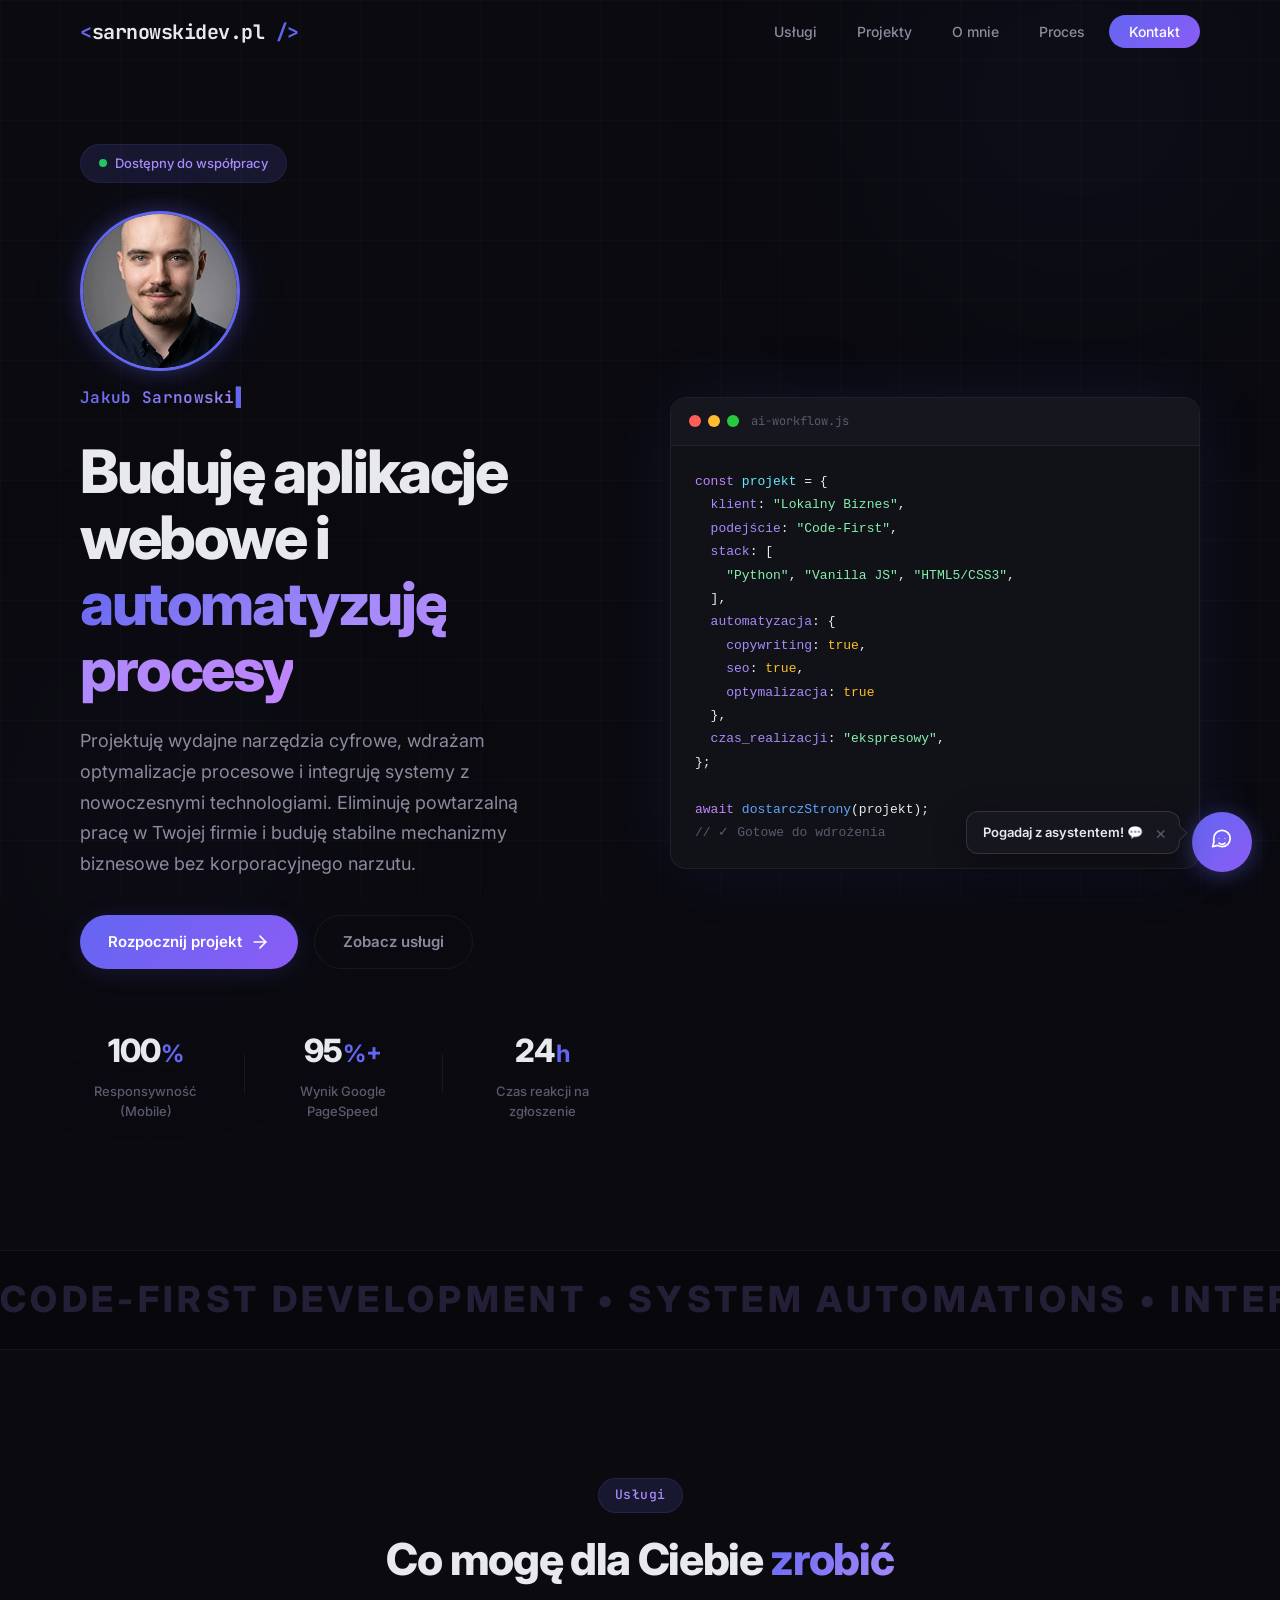
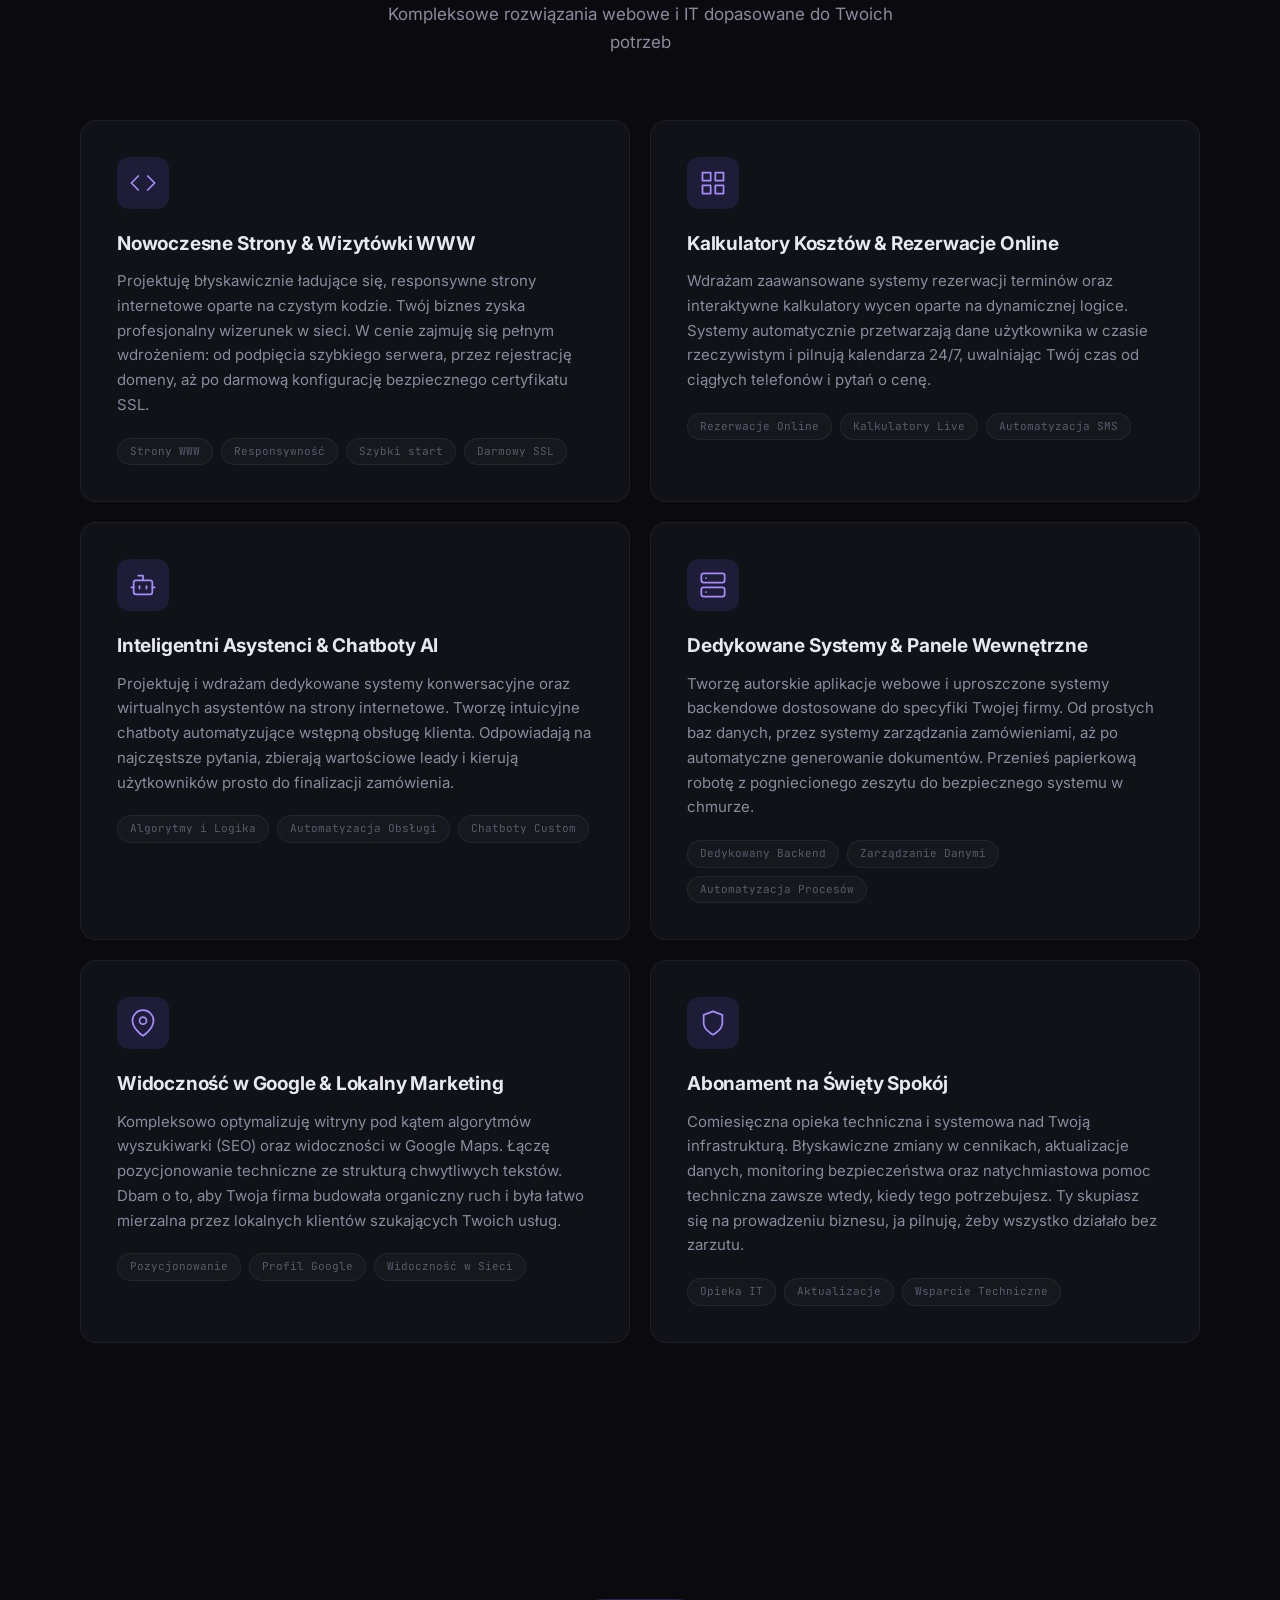
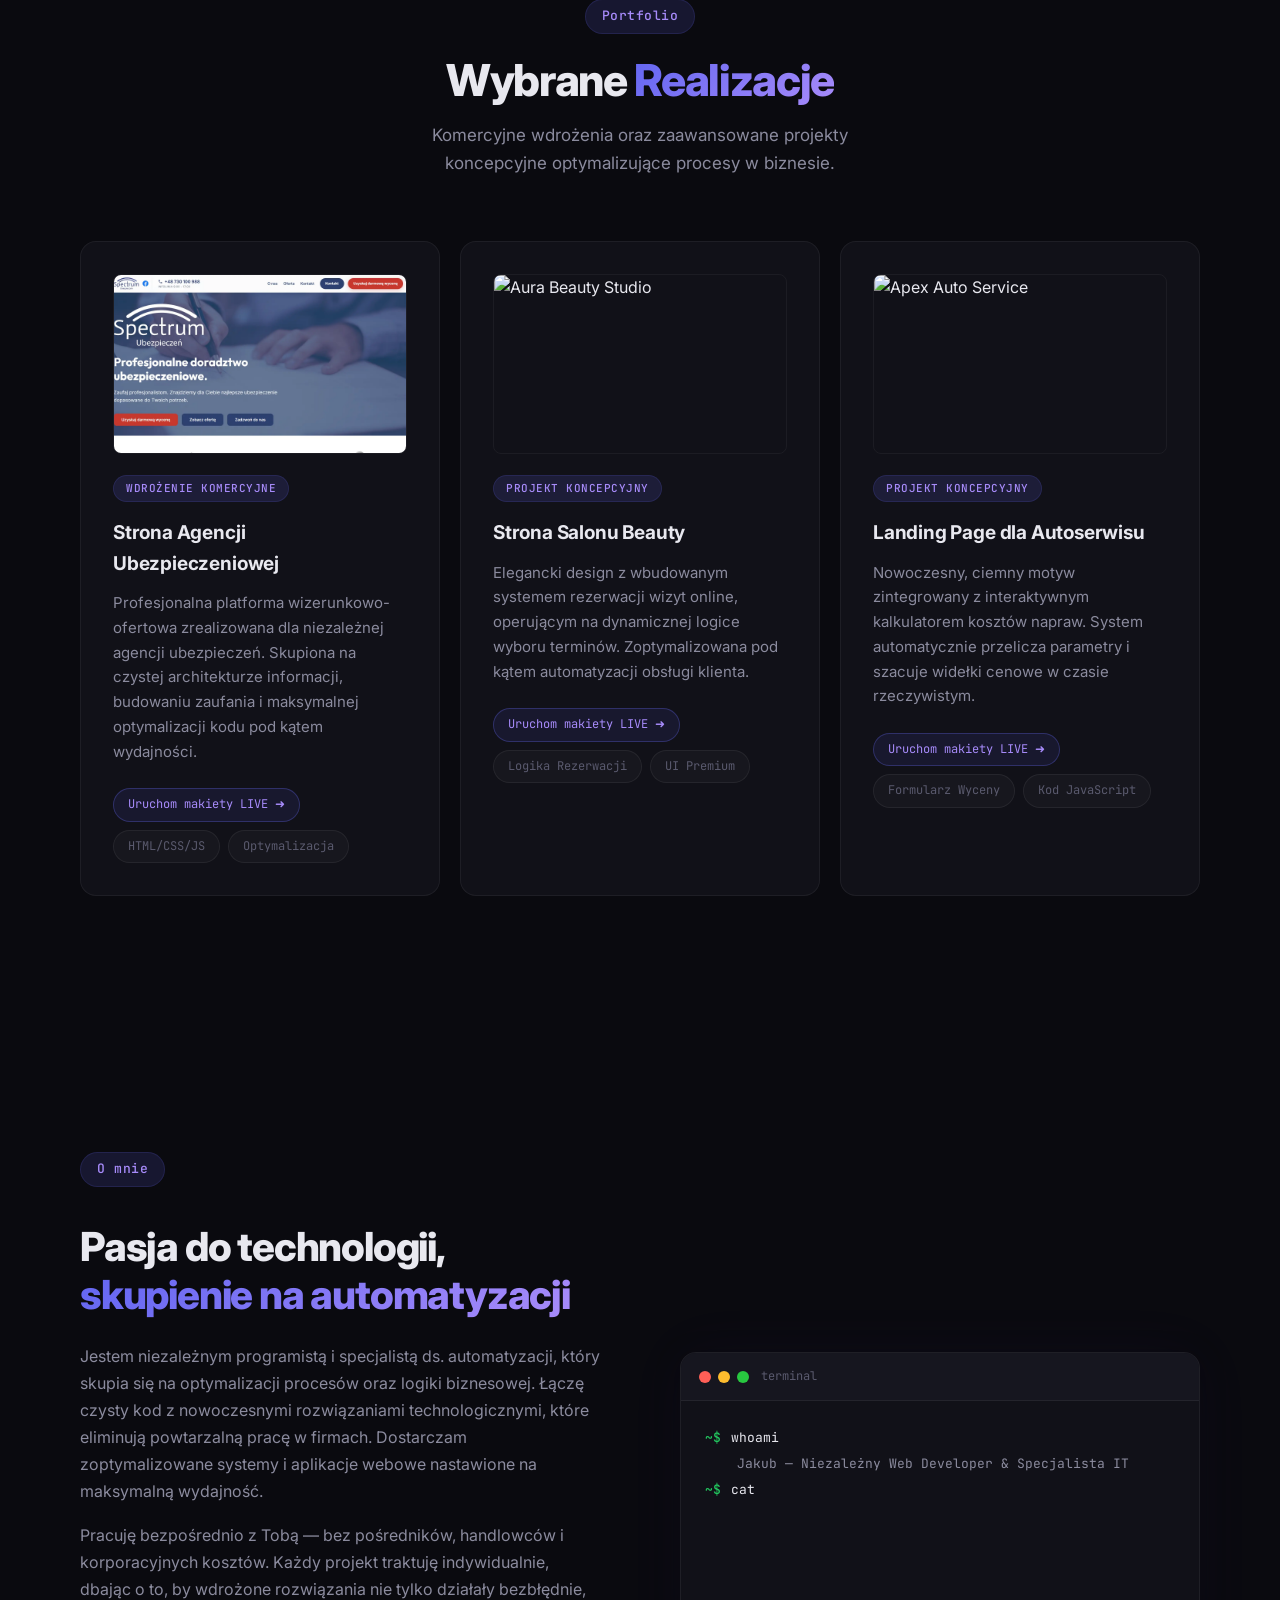
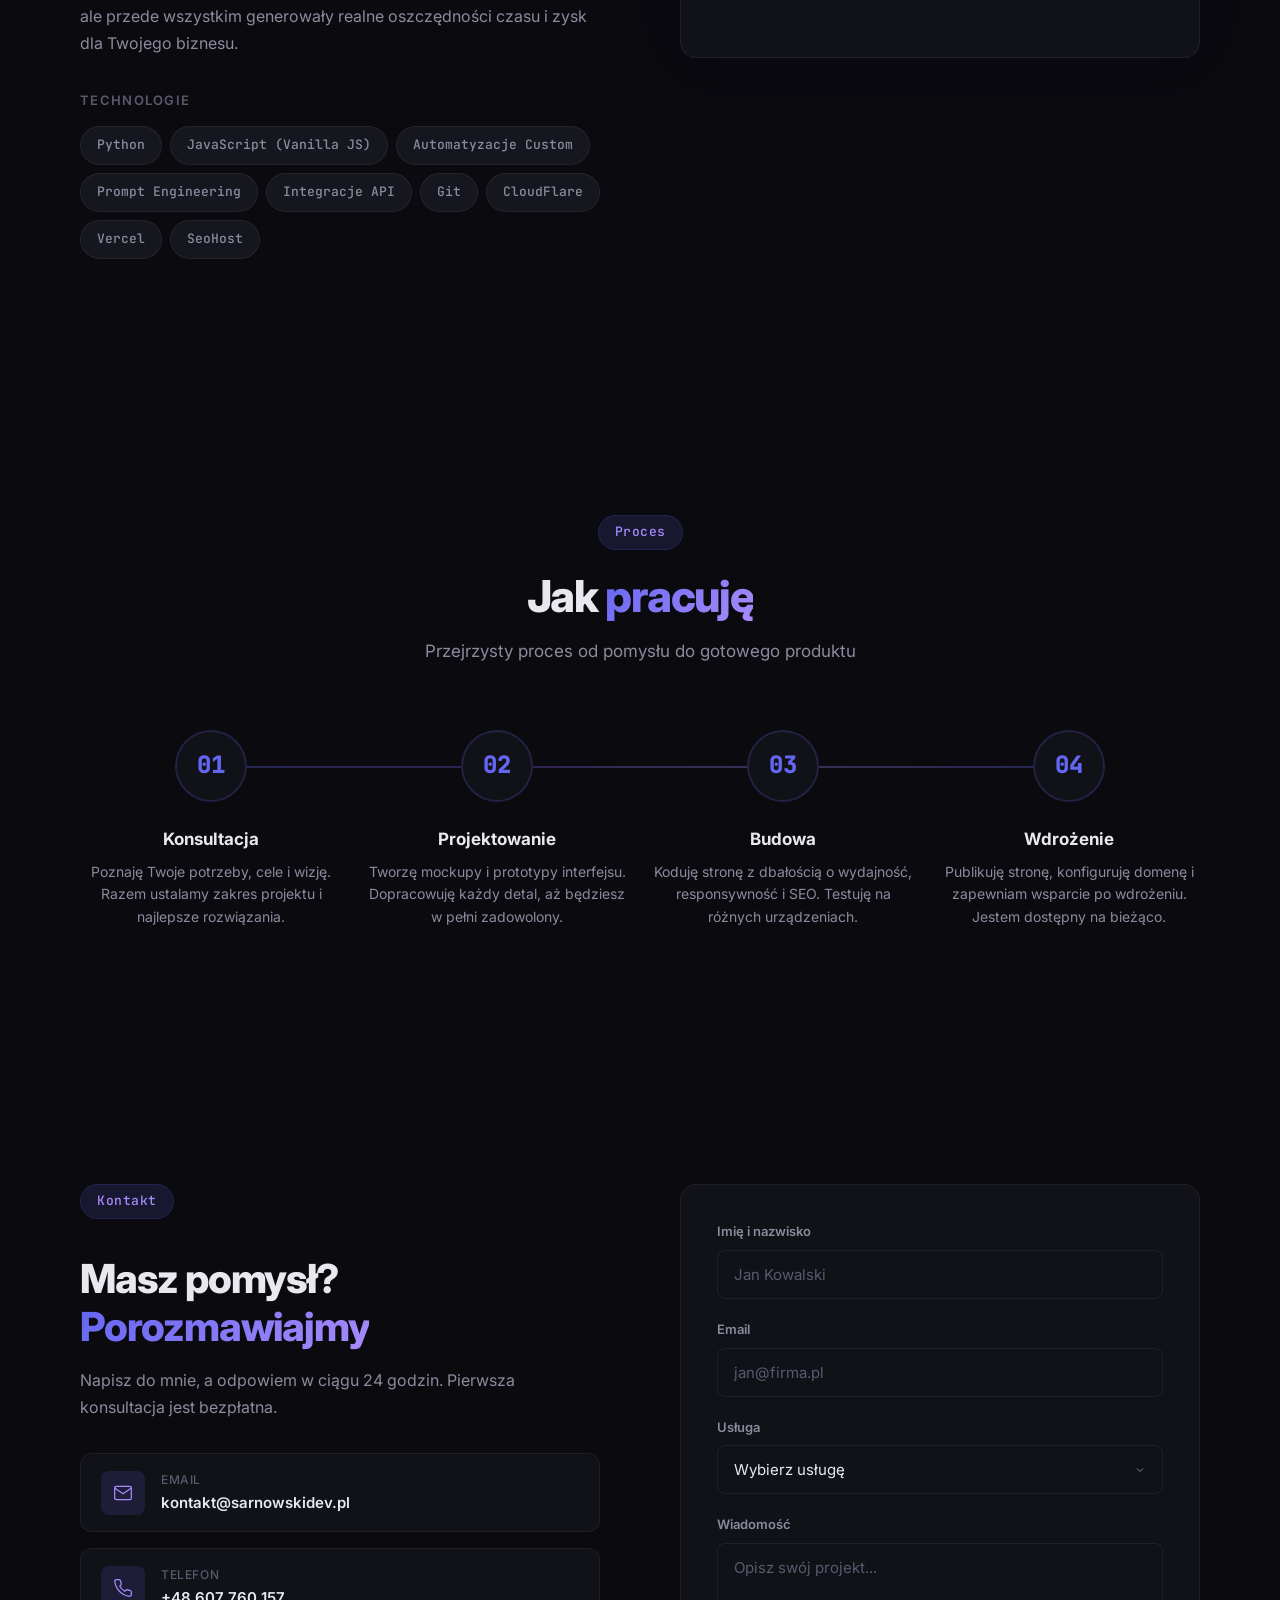
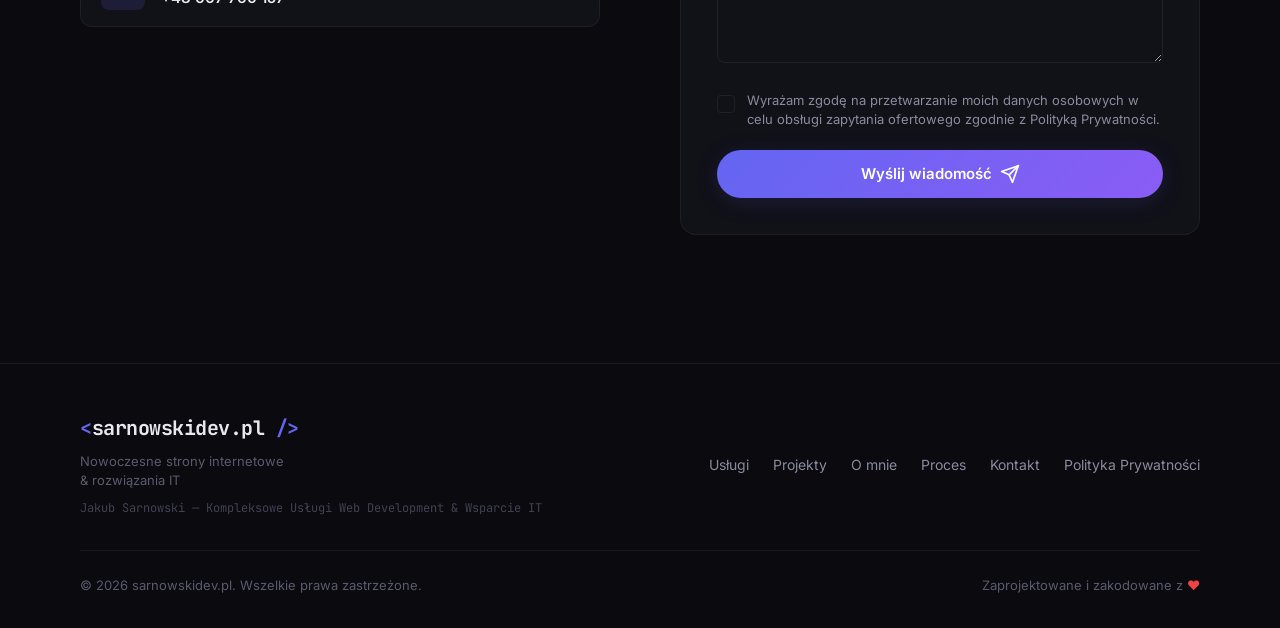
==== commit 9a50bbc6: "dodano zdj, zmiany kart, zmiana loga" ====
--- a/index.html
+++ b/index.html
@@ -9,8 +9,8 @@
     <meta name="keywords"
         content="strony internetowe, web developer, IT, pomoc informatyczna, portfolio, tworzenie stron">
     <meta name="author" content="Jakub">
-    <title>sarnowski.dev | Web Developer & IT Solutions</title>
-    <link rel="icon" type="image/svg+xml" href="brand-logo.svg">
+    <title>sarnowskidev.pl | Web Developer & IT Solutions</title>
+    <link rel="icon" type="image/webp" href="brand-logo.webp">
     <link rel="preload" fetchpriority="high" as="image" href="photo_of_me_1.webp" type="image/webp">
     <link rel="stylesheet" href="style.css">
     <link rel="preconnect" href="https://fonts.googleapis.com">
@@ -33,7 +33,7 @@
     <nav class="nav" id="navbar">
         <div class="nav__container">
             <a href="#hero" class="nav__logo">
-                <span class="nav__logo-bracket">&lt;</span>sarnowski.dev<span class="nav__logo-bracket"> /&gt;</span>
+                <span class="nav__logo-bracket">&lt;</span>sarnowskidev.pl<span class="nav__logo-bracket"> /&gt;</span>
             </a>
             <ul class="nav__links">
                 <li><a href="#uslugi" class="nav__link">Usługi</a></li>
@@ -167,7 +167,7 @@
                     <p class="section-header__desc">Kompleksowe rozwiązania webowe i IT dopasowane do Twoich potrzeb</p>
                 </div>
                 <div class="services__grid">
-                    <!-- 1. Tworzenie stron & Wizytówek -->
+                    <!-- 1. Nowoczesne Strony & Wizytówki WWW -->
                     <div class="service-card" data-animate="fade-up" data-delay="0">
                         <div class="service-card__icon">
                             <svg width="28" height="28" viewBox="0 0 24 24" fill="none" stroke="currentColor"
@@ -176,59 +176,36 @@
                                 <polyline points="8 6 2 12 8 18"></polyline>
                             </svg>
                         </div>
-                        <h3 class="service-card__title">Tworzenie stron & Wizytówek</h3>
-                        <p class="service-card__desc">Nowoczesne, błyskawicznie ładujące się i responsywne strony
-                            internetowe. Twój biznes zyska profesjonalny wizerunek w sieci, który realnie przyciąga
-                            nowych klientów.</p>
+                        <h3 class="service-card__title">Nowoczesne Strony & Wizytówki WWW</h3>
+                        <p class="service-card__desc">Projektuję błyskawicznie ładujące się, responsywne strony internetowe oparte na czystym kodzie. Twój biznes zyska profesjonalny wizerunek w sieci. W cenie zajmuję się pełnym wdrożeniem: od podpięcia szybkiego serwera, przez rejestrację domeny, aż po darmową konfigurację bezpiecznego certyfikatu SSL.</p>
                         <ul class="service-card__tags">
                             <li>Strony WWW</li>
                             <li>Responsywność</li>
                             <li>Szybki start</li>
-                        </ul>
-                    </div>
-                    <!-- 2. Hosting & Konfiguracja -->
+                            <li>Darmowy SSL</li>
+                        </ul>
+                    </div>
+                    <!-- 2. Kalkulatory Kosztów & Rezerwacje Online -->
                     <div class="service-card" data-animate="fade-up" data-delay="100">
                         <div class="service-card__icon">
                             <svg width="28" height="28" viewBox="0 0 24 24" fill="none" stroke="currentColor"
                                 stroke-width="1.5" stroke-linecap="round" stroke-linejoin="round">
-                                <rect x="2" y="2" width="20" height="8" rx="2" ry="2"></rect>
-                                <rect x="2" y="14" width="20" height="8" rx="2" ry="2"></rect>
-                                <line x1="6" y1="6" x2="6.01" y2="6"></line>
-                                <line x1="6" y1="18" x2="6.01" y2="18"></line>
-                            </svg>
-                        </div>
-                        <h3 class="service-card__title">Hosting & Konfiguracja</h3>
-                        <p class="service-card__desc">Kompleksowe wdrożenie od A do Z. Zajmę się zakupem szybkiego
-                            serwera, rejestracją domeny oraz wdrożeniem bezpiecznego certyfikatu SSL (zielona
-                            kłódeczka).</p>
+                                <rect x="3" y="3" width="7" height="7"></rect>
+                                <rect x="14" y="3" width="7" height="7"></rect>
+                                <rect x="14" y="14" width="7" height="7"></rect>
+                                <rect x="3" y="14" width="7" height="7"></rect>
+                            </svg>
+                        </div>
+                        <h3 class="service-card__title">Kalkulatory Kosztów & Rezerwacje Online</h3>
+                        <p class="service-card__desc">Wdrażam zaawansowane systemy rezerwacji terminów oraz interaktywne kalkulatory wycen oparte na dynamicznej logice. Systemy automatycznie przetwarzają dane użytkownika w czasie rzeczywistym i pilnują kalendarza 24/7, uwalniając Twój czas od ciągłych telefonów i pytań o cenę.</p>
                         <ul class="service-card__tags">
-                            <li>Domeny</li>
-                            <li>Serwery</li>
-                            <li>Certyfikat SSL</li>
-                        </ul>
-                    </div>
-                    <!-- 3. Widoczność w Google & SEO Content -->
+                            <li>Rezerwacje Online</li>
+                            <li>Kalkulatory Live</li>
+                            <li>Automatyzacja SMS</li>
+                        </ul>
+                    </div>
+                    <!-- 3. Inteligentni Asystenci & Chatboty AI -->
                     <div class="service-card" data-animate="fade-up" data-delay="200">
-                        <div class="service-card__icon">
-                            <svg width="28" height="28" viewBox="0 0 24 24" fill="none" stroke="currentColor"
-                                stroke-width="1.5" stroke-linecap="round" stroke-linejoin="round">
-                                <path d="M21 10c0 7-9 13-9 13s-9-6-9-13a9 9 0 0 1 18 0z"></path>
-                                <circle cx="12" cy="10" r="3"></circle>
-                            </svg>
-                        </div>
-                        <h3 class="service-card__title">Widoczność w Google & SEO Content</h3>
-                        <p class="service-card__desc">Kompleksowa optymalizacja witryny pod kątem algorytmów
-                            wyszukiwarki. Łączę pozycjonowanie techniczne ze strukturą chwytliwych tekstów i opisów
-                            usług. Dbam o to, aby Twoja firma i jej wizytówka budowały organiczny ruch, który realnie
-                            przyciąga klientów.</p>
-                        <ul class="service-card__tags">
-                            <li>Pozycjonowanie</li>
-                            <li>Treści SEO</li>
-                            <li>Widoczność w Sieci</li>
-                        </ul>
-                    </div>
-                    <!-- 4. Interaktywne Asystenty & Chatboty -->
-                    <div class="service-card" data-animate="fade-up" data-delay="300">
                         <div class="service-card__icon">
                             <svg width="28" height="28" viewBox="0 0 24 24" fill="none" stroke="currentColor"
                                 stroke-width="1.5" stroke-linecap="round" stroke-linejoin="round">
@@ -240,36 +217,48 @@
                                 <path d="M9 13v2"></path>
                             </svg>
                         </div>
-                        <h3 class="service-card__title">Interaktywne Asystenty & Chatboty</h3>
-                        <p class="service-card__desc">Projektuję i wdrażam dedykowane systemy konwersacyjne oraz
-                            wirtualne asystenty na strony internetowe. Tworzę intuicyjne chatboty automatyzujące wstępną
-                            obsługę klienta, które odpowiadają na najczęstsze pytania, zbierają leady i kierują
-                            użytkowników prosto do formularzy wyceny.</p>
+                        <h3 class="service-card__title">Inteligentni Asystenci & Chatboty AI</h3>
+                        <p class="service-card__desc">Projektuję i wdrażam dedykowane systemy konwersacyjne oraz wirtualnych asystentów na strony internetowe. Tworzę intuicyjne chatboty automatyzujące wstępną obsługę klienta. Odpowiadają na najczęstsze pytania, zbierają wartościowe leady i kierują użytkowników prosto do finalizacji zamówienia.</p>
                         <ul class="service-card__tags">
                             <li>Algorytmy i Logika</li>
                             <li>Automatyzacja Obsługi</li>
                             <li>Chatboty Custom</li>
                         </ul>
                     </div>
-                    <!-- 5. Integracje i Widgety -->
+                    <!-- 4. Dedykowane Systemy & Panele Wewnętrzne -->
+                    <div class="service-card" data-animate="fade-up" data-delay="300">
+                        <div class="service-card__icon">
+                            <svg width="28" height="28" viewBox="0 0 24 24" fill="none" stroke="currentColor"
+                                stroke-width="1.5" stroke-linecap="round" stroke-linejoin="round">
+                                <rect x="2" y="2" width="20" height="8" rx="2" ry="2"></rect>
+                                <rect x="2" y="14" width="20" height="8" rx="2" ry="2"></rect>
+                                <line x1="6" y1="6" x2="6.01" y2="6"></line>
+                                <line x1="6" y1="18" x2="6.01" y2="18"></line>
+                            </svg>
+                        </div>
+                        <h3 class="service-card__title">Dedykowane Systemy & Panele Wewnętrzne</h3>
+                        <p class="service-card__desc">Tworzę autorskie aplikacje webowe i uproszczone systemy backendowe dostosowane do specyfiki Twojej firmy. Od prostych baz danych, przez systemy zarządzania zamówieniami, aż po automatyczne generowanie dokumentów. Przenieś papierkową robotę z pogniecionego zeszytu do bezpiecznego systemu w chmurze.</p>
+                        <ul class="service-card__tags">
+                            <li>Dedykowany Backend</li>
+                            <li>Zarządzanie Danymi</li>
+                            <li>Automatyzacja Procesów</li>
+                        </ul>
+                    </div>
+                    <!-- 5. Widoczność w Google & Lokalny Marketing -->
                     <div class="service-card" data-animate="fade-up" data-delay="400">
                         <div class="service-card__icon">
                             <svg width="28" height="28" viewBox="0 0 24 24" fill="none" stroke="currentColor"
                                 stroke-width="1.5" stroke-linecap="round" stroke-linejoin="round">
-                                <rect x="3" y="3" width="7" height="7"></rect>
-                                <rect x="14" y="3" width="7" height="7"></rect>
-                                <rect x="14" y="14" width="7" height="7"></rect>
-                                <rect x="3" y="14" width="7" height="7"></rect>
-                            </svg>
-                        </div>
-                        <h3 class="service-card__title">Integracje i Widgety</h3>
-                        <p class="service-card__desc">Wzbogacam aplikacje i strony o interaktywne kalkulatory kosztów
-                            bazujące na dynamicznej logice, automatyczne systemy rezerwacji terminów online oraz
-                            niestandardowe formularze przetwarzające dane użytkownika w czasie rzeczywistym.</p>
+                                <path d="M21 10c0 7-9 13-9 13s-9-6-9-13a9 9 0 0 1 18 0z"></path>
+                                <circle cx="12" cy="10" r="3"></circle>
+                            </svg>
+                        </div>
+                        <h3 class="service-card__title">Widoczność w Google & Lokalny Marketing</h3>
+                        <p class="service-card__desc">Kompleksowo optymalizuję witryny pod kątem algorytmów wyszukiwarki (SEO) oraz widoczności w Google Maps. Łączę pozycjonowanie techniczne ze strukturą chwytliwych tekstów. Dbam o to, aby Twoja firma budowała organiczny ruch i była łatwo mierzalna przez lokalnych klientów szukających Twoich usług.</p>
                         <ul class="service-card__tags">
-                            <li>Czat Live</li>
-                            <li>Rezerwacje</li>
-                            <li>Mapy Google</li>
+                            <li>Pozycjonowanie</li>
+                            <li>Profil Google</li>
+                            <li>Widoczność w Sieci</li>
                         </ul>
                     </div>
                     <!-- 6. Abonament na Święty Spokój -->
@@ -281,13 +270,11 @@
                             </svg>
                         </div>
                         <h3 class="service-card__title">Abonament na Święty Spokój</h3>
-                        <p class="service-card__desc">Comiesięczna opieka techniczna. Szybkie zmiany w cennikach,
-                            aktualizacje danych czy natychmiastowa pomoc techniczna zawsze wtedy, kiedy tego
-                            potrzebujesz.</p>
+                        <p class="service-card__desc">Comiesięczna opieka techniczna i systemowa nad Twoją infrastrukturą. Błyskawiczne zmiany w cennikach, aktualizacje danych, monitoring bezpieczeństwa oraz natychmiastowa pomoc techniczna zawsze wtedy, kiedy tego potrzebujesz. Ty skupiasz się na prowadzeniu biznesu, ja pilnuję, żeby wszystko działało bez zarzutu.</p>
                         <ul class="service-card__tags">
                             <li>Opieka IT</li>
                             <li>Aktualizacje</li>
-                            <li>Wsparcie techniczne</li>
+                            <li>Wsparcie Techniczne</li>
                         </ul>
                     </div>
                 </div>
@@ -581,7 +568,7 @@
             <div class="footer__content">
                 <div class="footer__brand">
                     <a href="#hero" class="nav__logo">
-                        <span class="nav__logo-bracket">&lt;</span>sarnowski.dev<span class="nav__logo-bracket">
+                        <span class="nav__logo-bracket">&lt;</span>sarnowskidev.pl<span class="nav__logo-bracket">
                             /&gt;</span>
                     </a>
                     <p class="footer__tagline">Nowoczesne strony internetowe<br>& rozwiązania IT</p>
@@ -597,7 +584,7 @@
                 </div>
             </div>
             <div class="footer__bottom">
-                <p>&copy; 2026 sarnowski.dev. Wszelkie prawa zastrzeżone.</p>
+                <p>&copy; 2026 sarnowskidev.pl. Wszelkie prawa zastrzeżone.</p>
                 <p class="footer__made">Zaprojektowane i zakodowane z <span class="footer__heart">♥</span></p>
             </div>
         </div>
